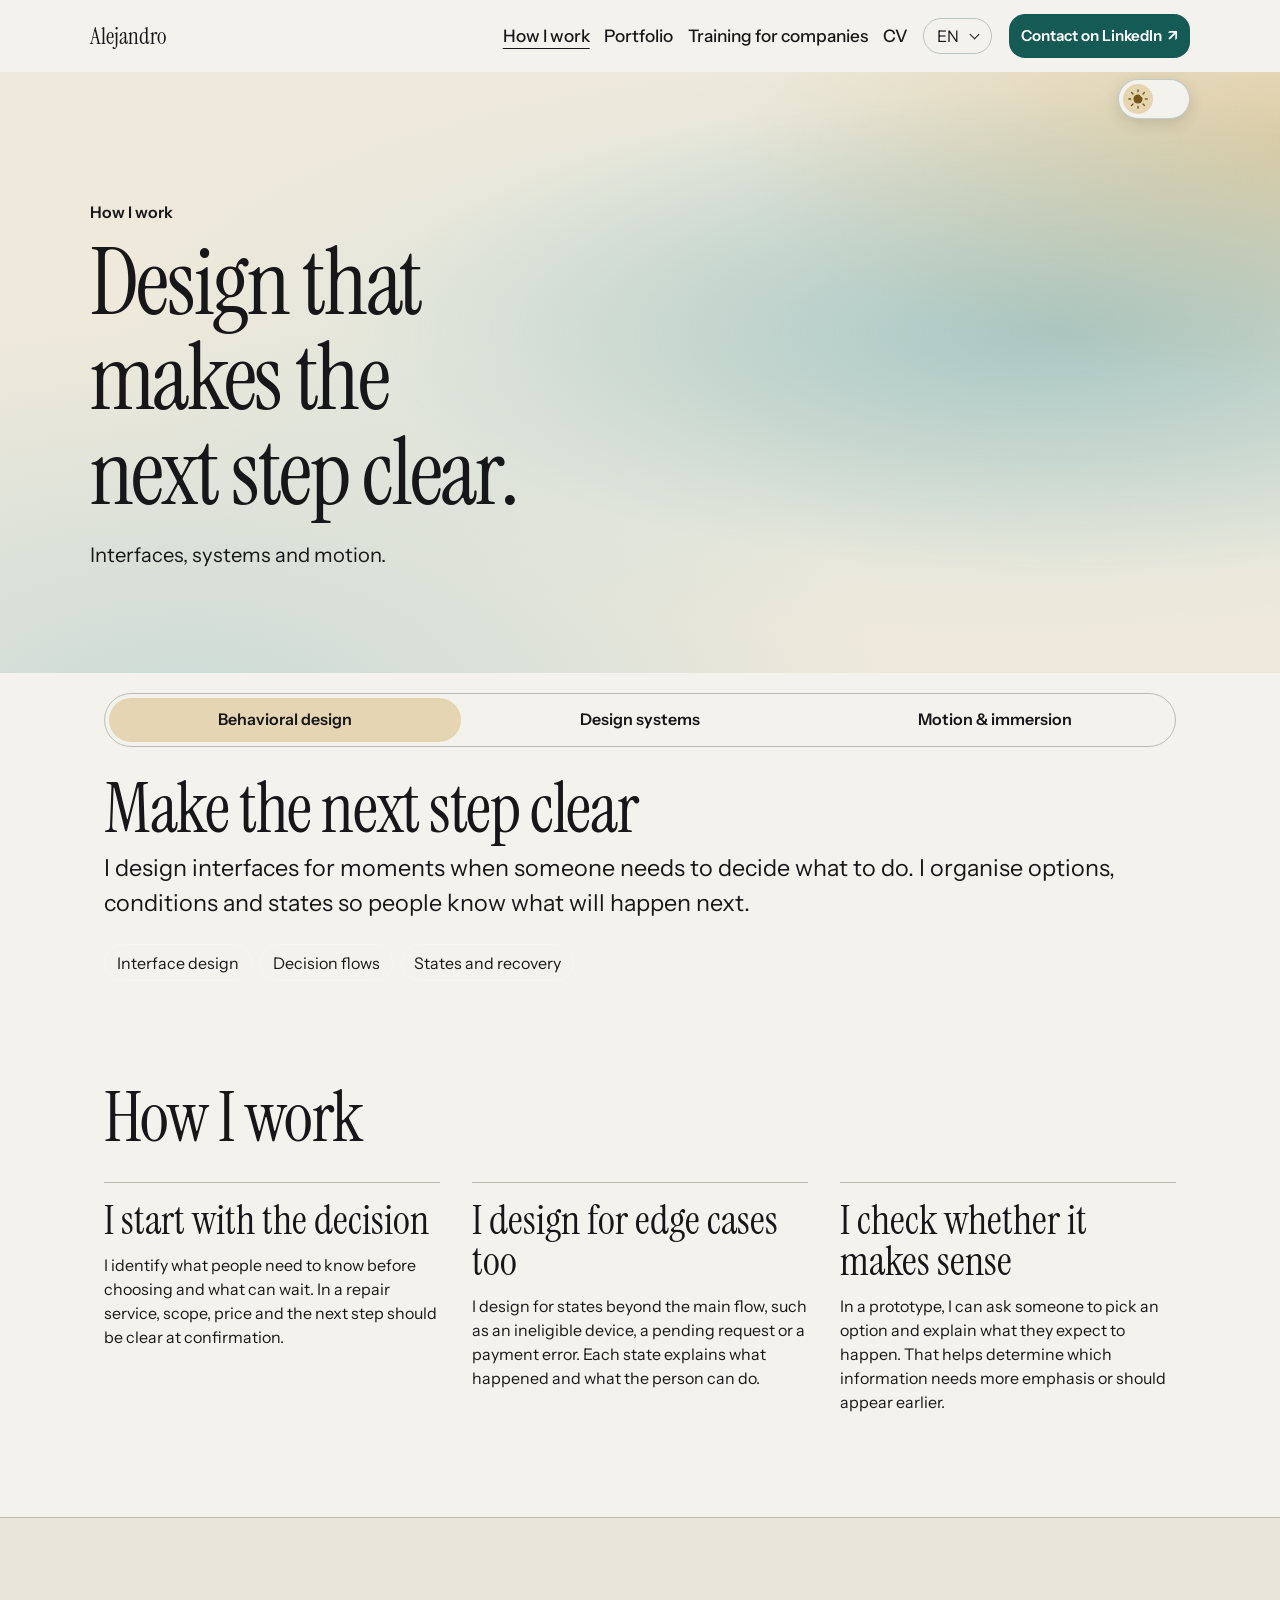
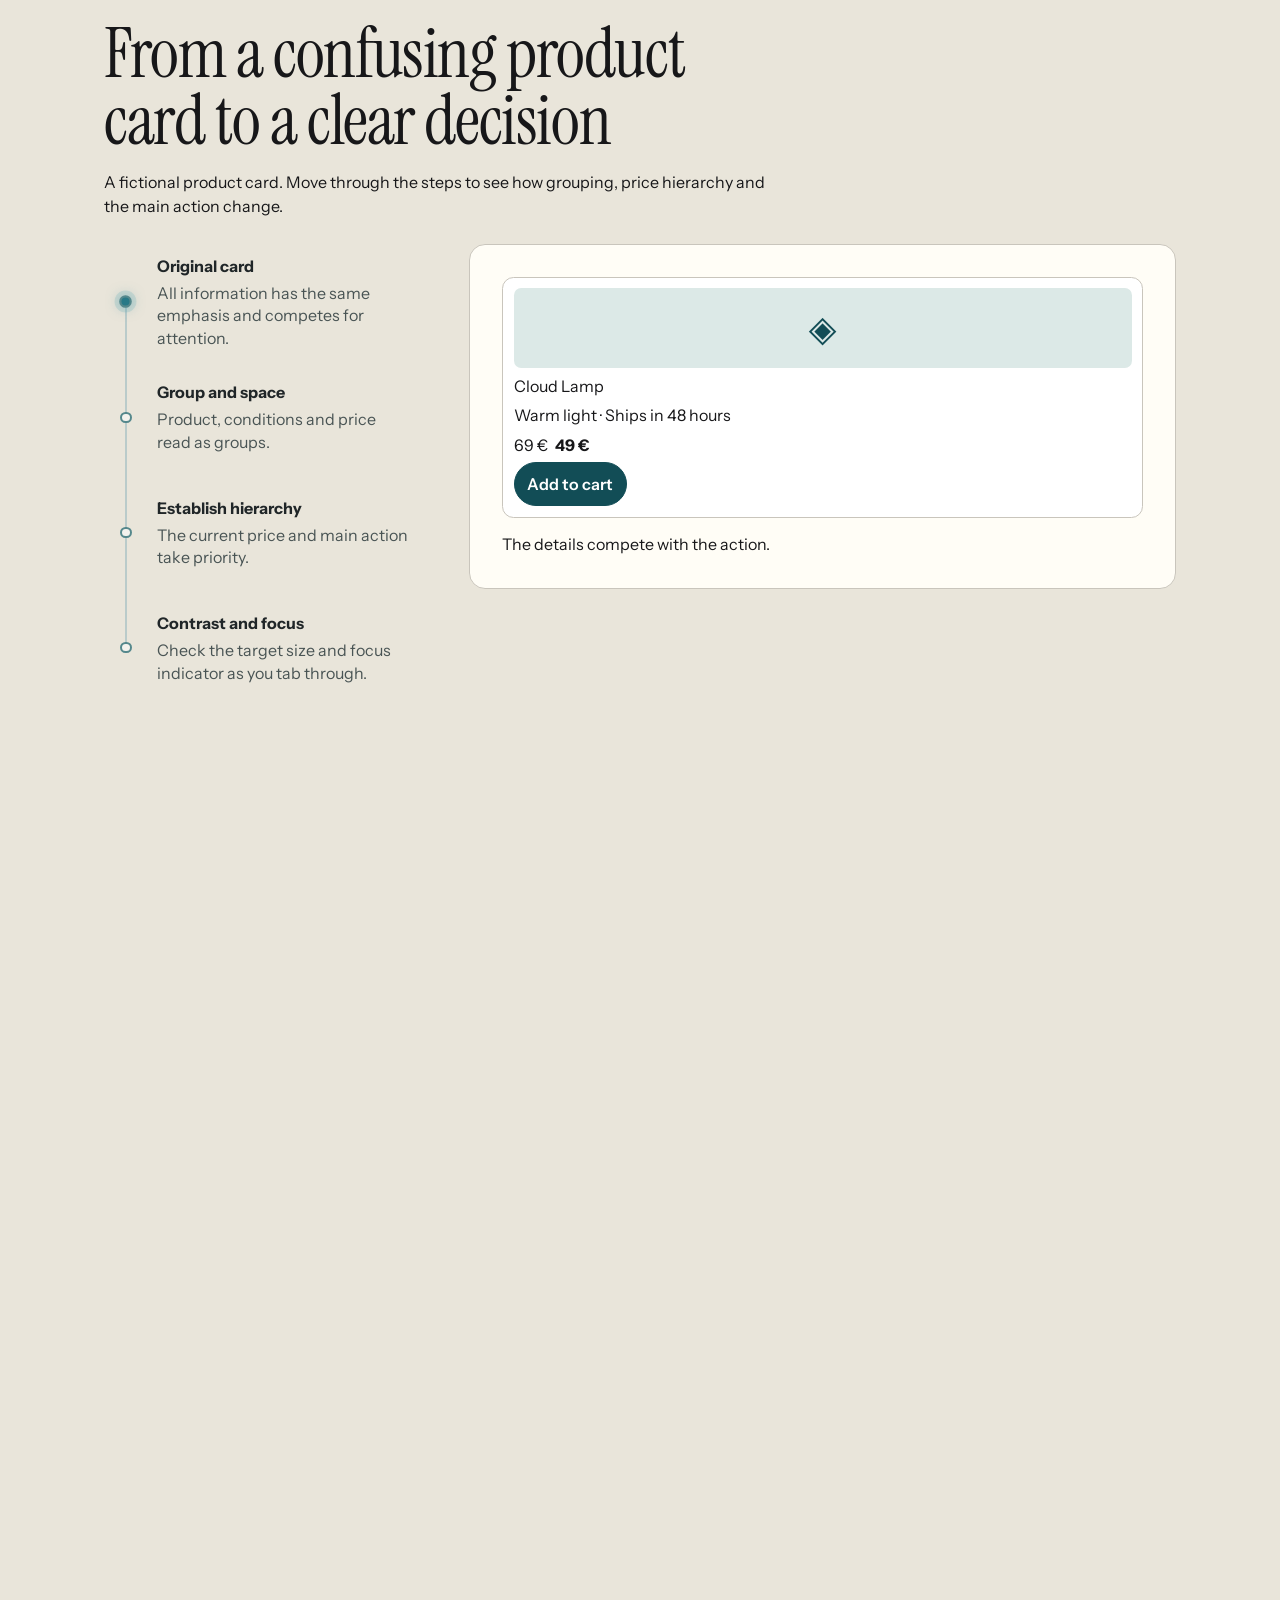
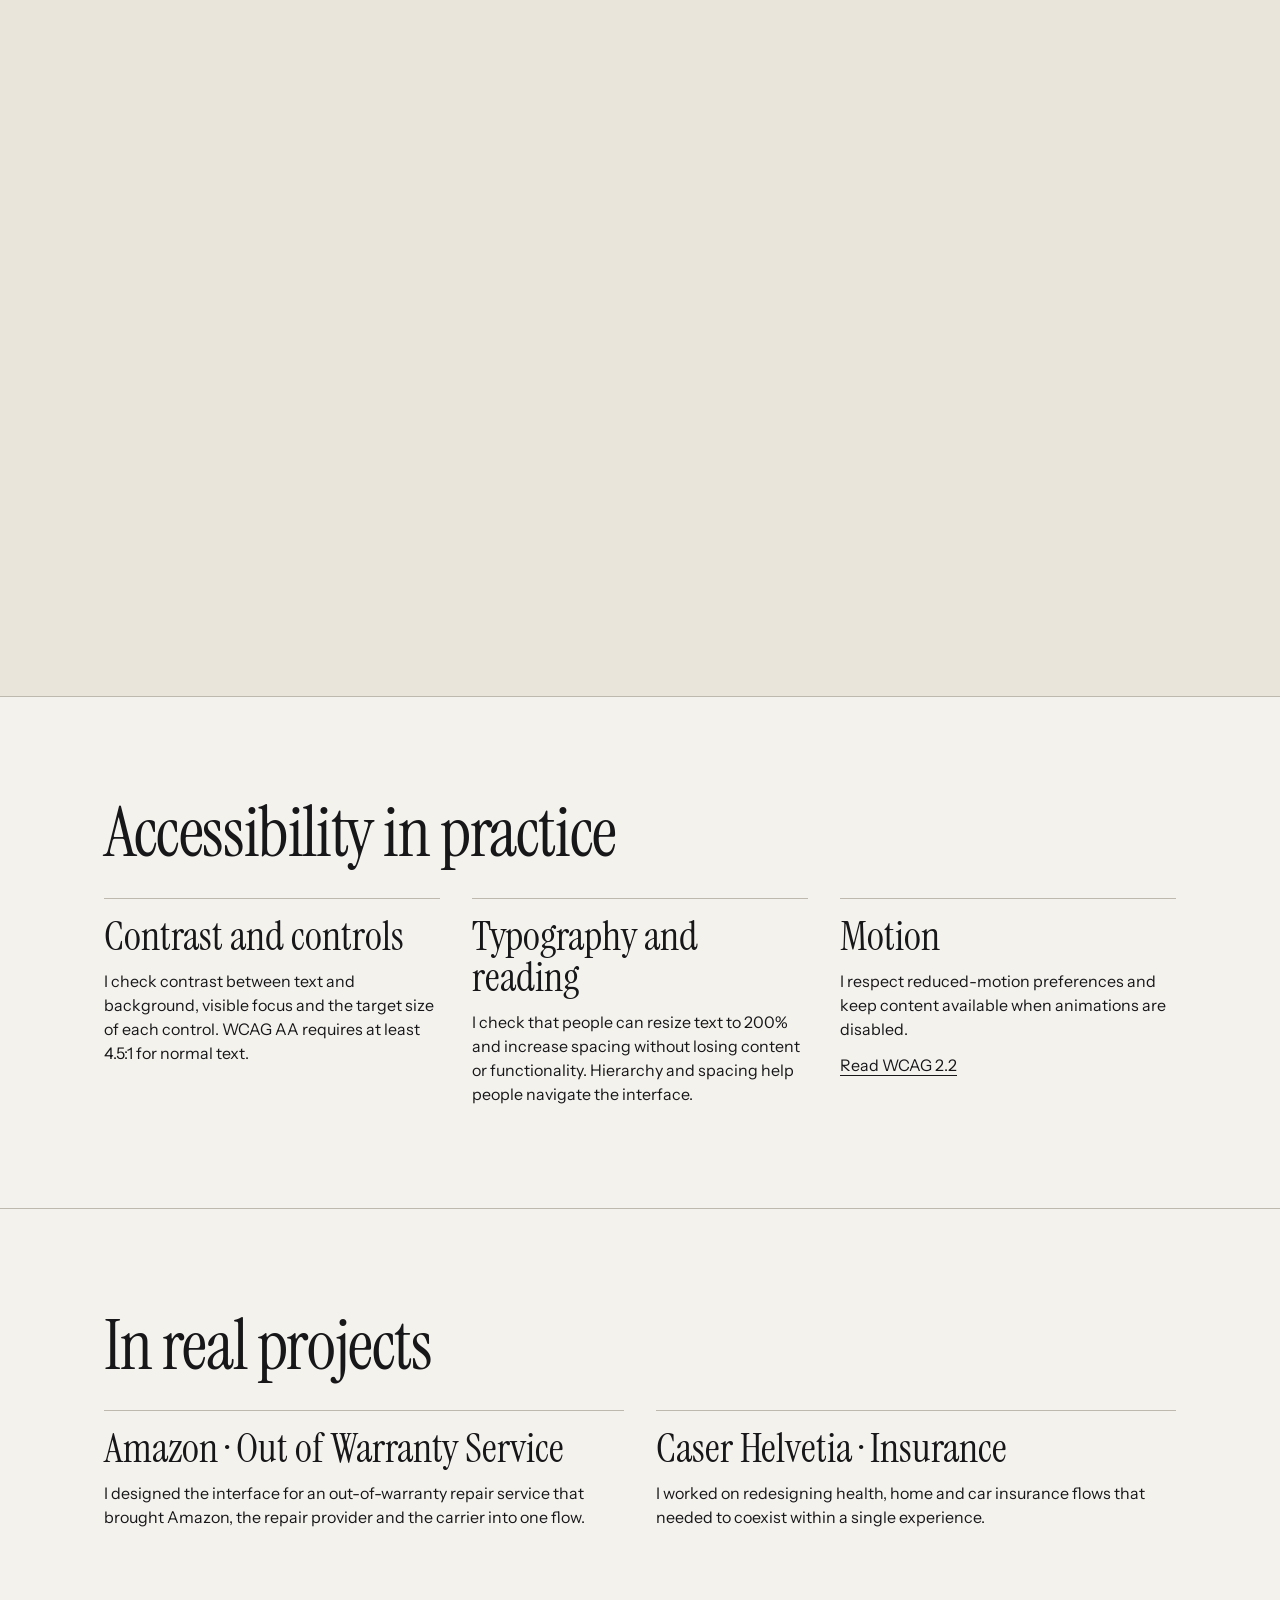
==== como-trabajo/index.html @ 4d93c833 "Add LinkedIn contact to the navigation and shorten CV and language labels" ====
<!doctype html>
<html lang="es">
<head>
<meta charset="utf-8">
<meta name="viewport" content="width=device-width,initial-scale=1">
<title>Cómo trabajo · Alejandro Sánchez Bretones</title>
<link rel="stylesheet" href="https://fonts.googleapis.com/css2?family=Instrument+Sans:wght@400;500;600&family=Instrument+Serif:ital@0;1&display=swap">
<link rel="stylesheet" href="../portfolio.css?v=nav-contact">
<script src="../site-preferences.js?v=nav-contact"></script>
<script defer src="../portfolio-interactions.js?v=specialty-controls"></script>
<script type="module" src="../portfolio-art.js?v=hero-v2"></script>
<link rel="stylesheet" href="../case-studies.css?v=section-padding">
<script defer src="../scroll-demos.js?v=2"></script>
<link rel="stylesheet" href="../curriculum/cv.css?v=interior-hero">
</head>
<body class="detail compact-program-site">
<header id="inicio" class="site-header"><a class="site-name" href="../#inicio">Alejandro</a><nav aria-label="Navegación principal"><a href="./" aria-current="page">Cómo trabajo</a><a href="../portfolio/">Portfolio</a><a href="../formaciones-a-empresas/">Formaciones a empresas</a><a href="../curriculum/">CV</a></nav><a class="site-contact-cta" href="https://www.linkedin.com/in/alejandrosanchezbretones/"><span>Contactar en LinkedIn</span><span aria-hidden="true">↗</span></a></header>
<main class="compact-program-page">
  <header class="cv-hero interior-hero"><div class="wrap cv-hero-inner"><div>
  <span class="hero-label"><span lang="es">Cómo trabajo</span><span lang="en">How I work</span></span>
  <h1><span lang="es">Diseño para que el siguiente paso esté claro.</span><span lang="en">Design that makes the next step clear.</span></h1>
  <p><span lang="es">Interfaces, sistemas y movimiento.</span><span lang="en">Interfaces, systems and motion.</span></p>
</div><canvas class="hero-art" data-interior-hero-art="work" aria-hidden="true"></canvas></div></header>
  <div class="program-selector-shell wrap">
<nav class="program-selector" data-program-selector aria-label="Especialidades" style="--segments:3">
    <a data-program="ui-behavioral-design" href="?tema=ui-behavioral-design"><span lang="es">Behavioral design</span><span lang="en">Behavioral design</span></a>
    <a data-program="sistemas-de-diseno" href="?tema=sistemas-de-diseno"><span lang="es">Sistemas de diseño</span><span lang="en">Design systems</span></a>
    <a data-program="motion-e-inmersion" href="?tema=motion-e-inmersion"><span lang="es">Motion e inmersión</span><span lang="en">Motion & immersion</span></a>
  </nav>
  </div>
  <section id="ui-behavioral-design" aria-label="Behavioral design">
<section class="program-intro"><div class="wrap"><h2>Que el siguiente paso esté claro</h2><p class="lead">Diseño interfaces para momentos en los que una persona necesita decidir qué hacer. Ordeno opciones, condiciones y estados para que pueda actuar con una idea clara de lo que viene después.</p><ul class="tags"><li>Diseño de interfaz</li><li>Flujos de decisión</li><li>Estados y recuperación</li></ul></div></section>
  <section class="detail-section"><div class="wrap"><h2>Cómo trabajo</h2><div class="story-grid"><article><h3>Empiezo por la decisión</h3><p>Identifico qué necesita saber la persona antes de elegir y qué información puede esperar. En un servicio de reparación, el alcance, el precio y el siguiente paso deben quedar claros en el momento de confirmar.</p></article><article><h3>Diseño también las excepciones</h3><p>Trabajo los estados que suelen quedar fuera del flujo principal: un dispositivo que no cumple las condiciones, una solicitud en espera o un error de pago. Cada estado explica qué ha pasado y qué puede hacer la persona.</p></article><article><h3>Compruebo si se entiende</h3><p>En un prototipo puedo pedir a alguien que elija una opción y explique qué cree que ocurrirá después. Esa respuesta ayuda a decidir qué información necesita más peso o debe aparecer antes.</p></article></div></div></section>
  <section class="detail-section example"><div class="wrap ui-demo-layout"><div><h2>De una ficha confusa a una decisión clara</h2><p>Una tarjeta ficticia. Recorre los pasos o cambia el estado para ver cómo se agrupa la información, gana jerarquía el precio y se distingue la acción.</p></div><div class="scroll-story" data-scroll-story style="--story-steps:3"><div class="scroll-story-stage case-demo-layout"><div><ol class="case-timeline" aria-label="Pasos de la demostración"><li><button type="button" data-story-node="0" aria-controls="ui-behavioral-design-preview" aria-current="step"><span class="case-node" aria-hidden="true"></span><span class="case-step-copy"><strong>Ficha inicial</strong><span>Los datos tienen el mismo peso y compiten entre sí.</span></span></button></li><li><button type="button" data-story-node="1" aria-controls="ui-behavioral-design-preview"><span class="case-node" aria-hidden="true"></span><span class="case-step-copy"><strong>Agrupar y espaciar</strong><span>Producto, condiciones y precio se leen como grupos.</span></span></button></li><li><button type="button" data-story-node="2" aria-controls="ui-behavioral-design-preview"><span class="case-node" aria-hidden="true"></span><span class="case-step-copy"><strong>Dar jerarquía</strong><span>El precio vigente y la acción ganan prioridad.</span></span></button></li><li><button type="button" data-story-node="3" aria-controls="ui-behavioral-design-preview"><span class="case-node" aria-hidden="true"></span><span class="case-step-copy"><strong>Contraste y foco</strong><span>Comprueba el tamaño del área pulsable y el foco al navegar con Tab.</span></span></button></li></ol><p class="case-mobile-step" aria-hidden="true"><strong>Ficha inicial</strong><span>Los datos tienen el mismo peso y compiten entre sí.</span></p></div><div class="demo-tool" id="ui-behavioral-design-preview" data-demo="ui"><article class="product-card" data-preview data-step="0"><div class="product-image" aria-hidden="true">◈</div><strong class="product-name">Lámpara Nube</strong><span class="product-meta">Luz cálida · Envío en 48 h</span><div class="product-price"><span class="old-price">69 €</span><strong class="current-price">49 €</strong></div><button type="button" class="demo-action product-cta">Añadir al carrito</button></article><p class="demo-caption" data-caption aria-live="polite">Los datos compiten con la acción.</p></div></div><div class="scroll-story-distance" aria-hidden="true"></div></div></div></section>
  <section class="detail-section"><div class="wrap"><h2>Accesibilidad en la práctica</h2><div class="story-grid">
    <article><h3>Contraste y controles</h3><p>Compruebo el contraste entre texto y fondo, el foco visible y el área pulsable de cada control. Para texto normal, WCAG AA pide un contraste de al menos 4,5:1.</p></article>
    <article><h3>Tipografía y lectura</h3><p>Compruebo que se pueda ampliar el texto al 200 % y aumentar su espaciado sin perder contenido ni funcionalidad. La jerarquía y el espacio ayudan a recorrer la interfaz.</p></article>
    <article><h3>Movimiento</h3><p>Respeto la preferencia de movimiento reducido y mantengo accesible el contenido cuando se desactivan las animaciones.</p><p><a href="https://www.w3.org/TR/WCAG22/">Consultar WCAG 2.2</a></p></article>
  </div></div></section>
  <section class="detail-section"><div class="wrap"><h2>En proyectos reales</h2><div class="case-grid"><article><h3>Amazon · Out of Warranty Service</h3><p>Diseñé la interfaz de un servicio de reparación fuera de garantía que reunía en un mismo recorrido a Amazon, el servicio técnico y la empresa de paquetería.</p></article><article><h3>Caser Helvetia · Seguros</h3><p>Trabajé en el rediseño de procesos e interfaces de salud, hogar y auto, con flujos que tenían que convivir dentro de una misma experiencia.</p></article></div></div></section>
  </section>
  <section id="sistemas-de-diseno" aria-label="Sistemas de diseño">
<section class="program-intro"><div class="wrap"><h2>Una base común para productos distintos</h2><p class="lead">Diseño sistemas que permiten compartir componentes, patrones y criterios entre productos o unidades de negocio, con espacio para que cada marca y cada servicio tengan sus propias necesidades.</p><ul class="tags"><li>Gobernanza</li><li>Componentes y variantes</li><li>Sistemas multiproducto</li></ul></div></section>
  <section class="detail-section"><div class="wrap"><h2>Cómo trabajo</h2><div class="story-grid"><article><h3>Defino qué merece ser común</h3><p>Reviso qué comportamientos se repiten entre productos. Un estado de confirmación puede compartir estructura, accesibilidad y reglas aunque el color, el texto o los pasos previos dependan de cada marca.</p></article><article><h3>Hago explícito qué puede variar</h3><p>Organizo los componentes para que una variante de marca sea una decisión reconocible. Los equipos pueden adaptar identidad y contenido manteniendo patrones compartidos de interacción.</p></article><article><h3>Acompaño la adopción</h3><p>Alineo prioridades con cliente y desarrollo, documento estados y excepciones, y planteo cómo introducir el sistema en productos que ya están en marcha. La gobernanza define quién revisa los cambios y cómo llegan al resto.</p></article></div></div></section>
  <section class="detail-section example"><div class="wrap "><div><h2>Un componente, tres marcas</h2><p>Cambia de marca para ver cómo los tokens de color, espaciado, radio y tipografía transforman la misma tarjeta. Su contenido y su estructura se comparten.</p></div><div class="scroll-story" data-scroll-story style="--story-steps:2"><div class="scroll-story-stage case-demo-layout"><div><ol class="case-timeline" aria-label="Pasos de la demostración"><li><button type="button" data-story-node="0" aria-controls="sistemas-de-diseno-preview" aria-current="step"><span class="case-node" aria-hidden="true"></span><span class="case-step-copy"><strong>Marca 1</strong><span>Azul petróleo, espaciado medio y tipografía sans.</span></span></button></li><li><button type="button" data-story-node="1" aria-controls="sistemas-de-diseno-preview"><span class="case-node" aria-hidden="true"></span><span class="case-step-copy"><strong>Marca 2</strong><span>Tonos cálidos, más espacio y tipografía serif.</span></span></button></li><li><button type="button" data-story-node="2" aria-controls="sistemas-de-diseno-preview"><span class="case-node" aria-hidden="true"></span><span class="case-step-copy"><strong>Marca 3</strong><span>Azul intenso, espaciado compacto y esquinas rectas.</span></span></button></li></ol><p class="case-mobile-step" aria-hidden="true"><strong>Marca 1</strong><span>Azul petróleo, espaciado medio y tipografía sans.</span></p></div><div class="demo-tool" id="sistemas-de-diseno-preview" data-demo="brands"><article class="brand-preview" data-preview data-step="0"><strong>Configura tu entrega</strong><span>Elige la franja que mejor te venga.</span><span class="sample-button">Continuar</span></article><p class="demo-caption" data-caption aria-live="polite">Petróleo, espaciado medio y tipografía sans.</p></div></div><div class="scroll-story-distance" aria-hidden="true"></div></div></div></section>
  <section class="detail-section"><div class="wrap"><h2>En proyectos reales</h2><div class="case-grid"><article><h3>Zennio · Sistema multiproducto</h3><p>Creé un sistema de diseño y definí su gobernanza e implementación para dar coherencia a distintos productos, incluidas interfaces domóticas y herramientas internas.</p></article><article><h3>Caser Helvetia · Líneas de negocio</h3><p>Participé en la actualización del sistema de diseño y en flujos de salud, hogar y auto, donde conviven patrones comunes y reglas específicas de cada servicio.</p></article></div></div></section>
  </section>
  <section id="motion-e-inmersion" aria-label="Motion e inmersión">
<section class="program-intro"><div class="wrap"><h2>Movimiento que ayuda a orientarse</h2><p class="lead">Diseño microinteracciones y experiencias web que muestran qué ha cambiado y dónde seguir. Trabajo desde el prototipo hasta la implementación, con especial atención al ritmo, el scroll y el comportamiento en móvil.</p><ul class="tags"><li>Motion e inmersión</li><li>Prototipos</li><li>Webflow</li></ul></div></section>
  <section class="detail-section"><div class="wrap"><h2>Cómo trabajo</h2><div class="story-grid"><article><h3>Doy continuidad a la acción</h3><p>Si una tarjeta cambia de estado, mantengo visible la información que permite reconocerla. La transición conecta el antes y el después y la confirmación sigue siendo legible cuando termina.</p></article><article><h3>Pruebo el ritmo con la interacción real</h3><p>Prototipo la entrada, la salida y los casos en que alguien interrumpe o repite un gesto. En esta web, el relieve señala la rama activa y la misma geometría acompaña el paso entre secciones.</p></article><article><h3>Lo llevo al navegador</h3><p>He desarrollado experiencias en Webflow y trabajado el comportamiento responsive. Ajusto la densidad, la duración y el movimiento según el dispositivo y la preferencia de movimiento reducido.</p></article></div></div></section>
  <section class="detail-section example"><div class="wrap "><div><h2>Enfoca la atención con motion</h2><p>Prueba cómo el movimiento señala contenido relevante, confirma una acción o mantiene el contexto al abrir un detalle.</p></div><div class="scroll-story" data-scroll-story style="--story-steps:2"><div class="scroll-story-stage case-demo-layout"><div><ol class="case-timeline" aria-label="Pasos de la demostración"><li><button type="button" data-story-node="0" aria-controls="motion-e-inmersion-preview" aria-current="step"><span class="case-node" aria-hidden="true"></span><span class="case-step-copy"><strong>Contenido en foco</strong><span>El detalle aparece tras un breve tiempo a la vista.</span></span></button></li><li><button type="button" data-story-node="1" aria-controls="motion-e-inmersion-preview"><span class="case-node" aria-hidden="true"></span><span class="case-step-copy"><strong>Confirmación</strong><span>La respuesta aparece junto a la acción y conserva el contexto.</span></span></button></li><li><button type="button" data-story-node="2" aria-controls="motion-e-inmersion-preview"><span class="case-node" aria-hidden="true"></span><span class="case-step-copy"><strong>Abrir detalle</strong><span>La tarjeta se amplía en su sitio para mostrar más información.</span></span></button></li></ol><p class="case-mobile-step" aria-hidden="true"><strong>Contenido en foco</strong><span>El detalle aparece tras un breve tiempo a la vista.</span></p></div><div class="demo-tool" id="motion-e-inmersion-preview" data-demo="motion"><div class="focus-scene" data-motion-panel="0"><article class="focus-card"><h3>Entrega del dispositivo</h3><p>Elige cuándo podemos recogerlo.</p><div class="extra"><div><p>Disponible de lunes a viernes. Podrás cambiar la franja desde el seguimiento.</p></div></div><button class="demo-action" type="button" data-focus>Mostrar detalle</button></article></div><div data-motion-panel="1" hidden><div class="motion-status-row"><strong>Solicitud de reparación</strong><span class="status" aria-live="polite" data-confirm-state>Lista para enviar</span></div><button class="demo-action" type="button" data-confirm>Enviar solicitud</button></div><div data-motion-panel="2" hidden><article class="focus-card is-near"><h3>Seguimiento de la reparación</h3><div class="extra"><div><p>El dispositivo está en revisión. Te avisaremos cuando esté listo.</p></div></div><button class="demo-action" type="button" data-detail aria-expanded="false">Abrir detalle</button></article></div><p class="demo-caption" data-caption aria-live="polite">Al entrar en foco, la tarjeta crece un poco. Tras 1,5 segundos a la vista muestra más información.</p></div></div><div class="scroll-story-distance" aria-hidden="true"></div></div></div></section>
  <section class="detail-section"><div class="wrap"><h2>En proyectos reales</h2><div class="case-grid"><article><h3>SweetRush · Aprendizaje digital</h3><p>Diseñé y desarrollé experiencias de formación en Webflow. Entre los proyectos del portfolio anterior están It’s about time y una experiencia de onboarding para Manpower.</p></article><article><h3>BBC English Mobile · Web</h3><p>Trabajé en el rediseño y desarrollo en Webflow, además de landings promocionales y comunicaciones por correo.</p></article></div></div></section>
  </section>
  <script>
(() => {
  const links = [...document.querySelectorAll("[data-program-selector] a")];
  if (new URLSearchParams(location.search).get("tema") === "liderazgo-y-formacion") {
    const url = new URL("../formaciones-a-empresas/", location.href);
    url.search = location.search;
    url.searchParams.delete("tema");
    location.replace(url);
    return;
  }
  const panels = links.map(link => document.getElementById(link.dataset.program));

  const selector = links[0].closest("nav");
  const mobile = matchMedia("(max-width:700px)");
  function revealSelection() {
    const selected = selector.querySelector('[aria-current="true"]');
    if (!mobile.matches || !selected) return;
    const bounds = selector.getBoundingClientRect();
    const item = selected.getBoundingClientRect();
    selector.scrollLeft += item.left - bounds.left - (bounds.width - item.width) / 2;
  }
  function select() {
    const url = new URL(location.href);
    const id = url.searchParams.get("tema") || url.hash.slice(1);
    const index = Math.max(0, links.findIndex(link => link.dataset.program === id));
    links.forEach((link, i) => {
      if (i === index) link.setAttribute("aria-current", "true");
      else link.removeAttribute("aria-current");
      panels[i].hidden = i !== index;
    });
    revealSelection();
  }
  links.forEach(link => link.addEventListener("click", event => {
    if (event.button !== 0 || event.metaKey || event.ctrlKey || event.shiftKey || event.altKey) return;
    event.preventDefault();
    const url = new URL(location.href);
    url.searchParams.set("tema", link.dataset.program);
    url.hash = "";
    if (location.href !== url.href) history.pushState(null, "", url);
    select();
  }));
  window.addEventListener("popstate", select);
  window.addEventListener("hashchange", select);
  select();
})();
</script>
</main>
</body>
</html>
---- portfolio.css ----
:root{--paper:#f4f2ed;--ink:#171719;--petrol:#124d56;--line:#c9c5bc;--display:"Instrument Serif",Georgia,serif;--header-padding:clamp(1.35rem,5vw,5rem);--reading-padding:clamp(1.35rem,5vw,5rem);--reading-width:75rem;--gutter:var(--header-padding)}
*{box-sizing:border-box}
body.detail{margin:0;background:var(--paper);color:var(--ink);font-family:"Instrument Sans",system-ui,sans-serif;line-height:1.5}
.detail h1,.detail h2,.detail h3,.detail p{margin:0}
.detail a,.site-footer a{color:inherit;text-underline-offset:.23em}
.detail a:focus-visible,.detail button:focus-visible,.site-footer a:focus-visible{outline:2px solid currentColor;outline-offset:5px}
.detail .wrap{width:min(100%,var(--reading-width));margin-inline:auto;padding-inline:var(--reading-padding)}
.detail :is(.detail-hero,.cv-hero) .wrap{width:100%;padding-inline:var(--header-padding)}
.detail-header{background:var(--ink);color:var(--paper)}
.detail-header .wrap{display:flex;justify-content:space-between;align-items:center;gap:1rem 2rem;flex-wrap:wrap;padding-block:1.2rem}
.detail-header .name{font:400 clamp(1.45rem,3vw,2rem)/1 var(--display);text-decoration:none}
.detail-header nav{display:flex;gap:1rem;flex-wrap:wrap;font-size: 1rem}
.detail-header nav a{text-decoration:none}
.detail-header nav a:hover{text-decoration:underline}
.detail-hero{background:var(--ink);color:var(--paper);padding-block:clamp(3.75rem,10vw,9rem)}
.detail h1{font:400 clamp(3.45rem,8.7vw,8rem)/.89 var(--display);letter-spacing:-.025em;max-width:14ch;text-wrap:balance}
.detail .category{margin-bottom:1.2rem;font-size: 1rem;color:#d3d0c8}
.detail .lead{margin-top:1.5rem;font-size:clamp(1.13rem,2vw,1.46rem);max-width:52ch}
.detail .tags{list-style:none;padding:0;margin:1.5rem 0 0;display:flex;gap:.5rem;flex-wrap:wrap}
.detail .tags li{padding:.35rem .75rem;border:1px solid #ffffff38;border-radius:999px;font-size: 1rem}
.detail-section{padding-block:clamp(3.4rem,8vw,7rem)}
.detail-section+.detail-section{border-top:1px solid var(--line)}
.detail h2{font:400 clamp(2.7rem,5.5vw,4.7rem)/.95 var(--display);letter-spacing:-.02em;text-wrap:balance}
.detail h3{font:400 clamp(1.75rem,3.2vw,2.6rem)/1 var(--display)}
.story-grid,.case-grid{display:grid;grid-template-columns:repeat(3,minmax(0,1fr));gap:2rem;margin-top:2rem}
.case-grid{grid-template-columns:repeat(2,minmax(0,1fr))}
.story-grid article,.case-grid article{border-top:1px solid var(--line);padding-top:1.05rem}
.story-grid p,.case-grid p{margin-top:.75rem;max-width:53ch}
.detail .example{background:#e9e5da}
.example .wrap{display:grid;grid-template-columns:1fr 1.08fr;align-items:center;gap:2.25rem}
.example p{max-width:36ch;margin-top:1rem}
.option-demo,.motion-demo,.workflow-demo,.system-demo{margin:0;background:#fffdf6;border:1px solid #c9c5bc;border-radius:1rem;padding:1rem;min-width:0;color:var(--ink)}
.option-demo legend{padding:.2rem .45rem;font-weight:600}
.option-demo label{display:flex;align-items:center;gap:.7rem;padding:.7rem;border:1px solid #d4d0c5;border-radius:.7rem;cursor:pointer}
.option-demo label+label{margin-top:.5rem}
.option-demo label:has(input:checked){border-color:var(--petrol);background:#edf4f2}
.option-demo input{accent-color:var(--petrol)}
.option-demo small{display:block}
.demo-row{display:flex;justify-content:space-between;align-items:center;gap:.6rem;flex-wrap:wrap;margin-bottom:.85rem}
.status{padding:.25rem .6rem;border-radius:999px;background:#ece9df;font-size: 1rem}
.motion-demo.is-sent .status{background:#e3efeb;color:#124d56;animation:status-in 340ms cubic-bezier(.2,.7,.3,1)}
@keyframes status-in{from{transform:translateY(5px);opacity:.4}}
.action{min-height:44px;border:0;border-radius:.6rem;padding:.55rem .9rem;background:var(--petrol);color:#fff;font:inherit;cursor:pointer}
.workflow-demo{list-style:none;padding:1rem 1.2rem}
.workflow-demo li{display:grid;grid-template-columns:5rem 1fr;gap:.65rem;padding:.6rem 0}
.workflow-demo li+li{border-top:1px solid #d4d0c5}
.system-demo{display:grid;grid-template-columns:1fr 1fr;gap:.65rem}
.example-theme{display:grid;gap:.8rem;background:#ebf1ef;padding:.8rem;border-radius:.7rem}
.example-theme.warm{background:#f5ead8}
.sample-button{background:#124d56;color:#fff;border-radius:.55rem;padding:.45rem .65rem;text-align:center}
.warm .sample-button{background:#753f29}
.related{display:flex;flex-wrap:wrap;gap:.65rem;margin-top:1.4rem}
.related a{border:1px solid var(--line);border-radius:.65rem;padding:.65rem .85rem;text-decoration:none}
.related a:hover{text-decoration:underline}
.site-footer{display:block;background:#171719;color:#f4f2ed;padding:0;border:0}
.footer-inner{width:min(100%,var(--reading-width));margin-inline:auto;padding:clamp(3rem,8vw,7rem) var(--reading-padding)}
.site-footer h2{font:400 clamp(3.2rem,8vw,7rem)/.93 var(--display);margin:0}
.site-footer p{margin:1rem 0 1.65rem;max-width:45ch}
.contact-blocks{display:grid;grid-template-columns:repeat(3,minmax(0,1fr));gap:.7rem}
.contact-blocks a{display:flex;justify-content:space-between;gap:.65rem;align-items:center;min-height:5rem;padding:.85rem 1.05rem;background:#124d56;border:1px solid #ffffff22;border-radius:.85rem;color:#f4f2ed;text-decoration:none;font-size:clamp(1rem,2vw,1.3rem)}
.contact-blocks a:hover{background:#19606a}
.footer-bottom{display:flex;justify-content:space-between;gap:1rem;flex-wrap:wrap;border-top:1px solid #ffffff35;margin-top:2.3rem;padding-top:1rem;font-size: 1rem}
@media(max-width:700px){.story-grid,.case-grid,.example .wrap,.contact-blocks{grid-template-columns:1fr}.contact-blocks a{min-height:3.65rem}.detail-header nav{gap:.7rem}}
@media(prefers-reduced-motion:reduce){.motion-demo.is-sent .status{animation:none}}

html{scroll-padding-top:var(--nav-height,4.2rem)}
.site-header{position:sticky;top:0;z-index:10;display:flex;justify-content:space-between;align-items:center;flex-wrap:wrap;gap:.55rem 1.4rem;padding:.88rem var(--gutter);background:#171719;color:#f4f2ed}
.site-header .site-name{font:400 clamp(1.22rem,1.8vw,1.54rem)/1.05 var(--display);text-decoration:none;color:inherit}
.site-header nav{display:flex;justify-content:center;gap:clamp(.7rem,1.8vw,1.55rem);flex-wrap:wrap}
.site-header nav a{font:500 clamp(.93rem,1.35vw,1.08rem)/1.4 "Instrument Sans",system-ui,sans-serif;color:inherit;text-decoration:none}
.site-header nav a:hover{text-decoration:underline}
@media(max-width:570px){.site-header{justify-content:center;text-align:center;padding-block:.65rem}}
.demo-tool{padding:clamp(1rem,2.6vw,2rem);background:#fffdf6;border:1px solid #c9c5bc;border-radius:1rem;min-width:0}
.demo-tool h3{font:600 1.15rem/1.2 "Instrument Sans",system-ui,sans-serif}
.demo-controls{display:flex;flex-wrap:wrap;gap:.42rem;margin-bottom:1rem}
.demo-controls button,.demo-action{min-height:44px;border:1px solid #c9c5bc;background:transparent;color:#171719;border-radius:999px;padding:.43rem .78rem;font:600 1rem/1.2 "Instrument Sans",system-ui,sans-serif;cursor:pointer}
.demo-controls button[aria-pressed=true],.demo-action{background:#124d56;color:#fff;border-color:#124d56}
.demo-controls button:hover,.demo-action:hover{box-shadow:0 0 0 2px #124d5626}
.demo-caption{font-size: 1rem;line-height:1.5;margin-top:.9rem!important;max-width:55ch!important}
.demo-tool button:focus-visible{outline:2px solid #124d56;outline-offset:3px}
.product-card{min-height:15rem;border:1px solid #c9c5bc;border-radius:.72rem;padding:.65rem;display:grid;gap:.34rem;align-content:start;background:#fff;transition:padding .4s,gap .4s}
.product-card .product-image{display:grid;place-items:center;background:#dce9e7;color:#124d56;border-radius:.45rem;min-height:5rem;font-size:2.25rem;line-height:1}
.product-card .product-name,.product-card .product-price,.product-card .product-meta{font-size:1rem;font-weight:400}
.product-card .product-price{display:flex;align-items:baseline;gap:.45rem}
.product-card .old-price{text-decoration:none}
.product-card .product-cta{justify-self:start;font-size: 1rem}
.product-card[data-step="1"],.product-card:is([data-step="2"],[data-step="3"]){padding:1rem;gap:.85rem}
.product-card[data-step="1"] .product-name,.product-card:is([data-step="2"],[data-step="3"]) .product-name{font-weight:600;font-size:1.16rem}
.product-card[data-step="1"] .product-meta,.product-card:is([data-step="2"],[data-step="3"]) .product-meta{font-size: 1rem;color:#4b5654}
.product-card:is([data-step="2"],[data-step="3"]) .current-price{font-size:1.55rem;font-weight:600;color:#124d56}
.product-card:is([data-step="2"],[data-step="3"]) .old-price{text-decoration:line-through;color:#515b59;font-size: 1rem}
.product-card:is([data-step="2"],[data-step="3"]) .product-cta{justify-self:stretch}
.ui-demo-layout{align-items:start!important}
.ui-demo-layout .demo-tool{position:sticky;top:calc(var(--nav-height,4rem) + 1rem)}
.design-steps{display:grid;gap:.6rem;margin-top:1.15rem}
.design-steps article{padding:.75rem 0;border-top:1px solid #c9c5bc}
.design-steps p{margin-top:.32rem!important;font-size: 1rem}
.focus-scene{min-height:13.8rem;display:grid;align-content:center;overflow:hidden;padding:.45rem}
.focus-card{display:grid;gap:.55rem;background:#edf2ef;border:1px solid #c7d7d3;border-radius:.85rem;padding:1rem;transform:scale(.97);transition:transform .4s,background .4s}
.focus-card.is-near{transform:scale(1)}
.focus-card.is-reading{transform:scale(1.02);background:#e0eeea}
.focus-card .extra{display:grid;grid-template-rows:0fr;opacity:0;transition:grid-template-rows .45s,opacity .35s}
.focus-card.is-reading .extra{grid-template-rows:1fr;opacity:1}
.focus-card .extra>div{overflow:hidden}
.focus-card p{margin:0!important}
.motion-status-row{display:flex;justify-content:space-between;align-items:center;gap:.5rem;flex-wrap:wrap;padding:1rem .1rem}
.handoff-map{position:relative;display:grid;grid-template-columns:1fr 1fr;gap:.65rem;padding-top:3.8rem}
.handoff-source{position:absolute;top:0;left:0;width:calc((100% - .65rem)/2);border-radius:.65rem;background:#124d56;color:#fff;padding:.52rem;text-align:center;font-weight:600;transition:transform .55s cubic-bezier(.25,.75,.25,1)}
.handoff-map[data-step="1"] .handoff-source{transform:translateX(calc(100% + .65rem)) translateY(.3rem) rotate(-4deg)}
.handoff-map[data-step="2"] .handoff-source{transform:translateX(calc(100% + .65rem)) translateY(3.8rem)}
.handoff-slot{border:1px dashed #808a87;border-radius:.7rem;padding:.65rem;min-height:7.1rem;font-size: 1rem}
.handoff-slot strong{display:block;font-size: 1rem}
.handoff-slot small{display:block;margin-top:.45rem}
.handoff-map[data-step="1"] .handoff-slot:last-child{background:#fff0e7;border-color:#8d4029}
.handoff-map[data-step="2"] .handoff-slot:last-child{background:#e9f3ef;border-color:#1f6959;padding-top:3rem}
.brand-preview{--brand-bg:#e7f2ef;--brand-ink:#124d56;--brand-pad:1rem;--brand-radius:.65rem;--brand-font:"Instrument Sans",sans-serif;--brand-size:1.18rem;padding:var(--brand-pad);border-radius:var(--brand-radius);background:var(--brand-bg);color:var(--brand-ink);display:grid;gap:.55rem;transition:background .35s,color .35s,padding .35s,border-radius .35s}
.brand-preview[data-step="1"]{--brand-bg:#f5e7dc;--brand-ink:#703821;--brand-pad:1.45rem;--brand-radius:1.2rem;--brand-font:"Instrument Serif",Georgia,serif;--brand-size:1.7rem}
.brand-preview[data-step="2"]{--brand-bg:#e8e9f7;--brand-ink:#393f78;--brand-pad:.8rem;--brand-radius:.3rem;--brand-font:system-ui,sans-serif;--brand-size:1.02rem}
.brand-preview strong{font:600 var(--brand-size)/1.15 var(--brand-font)}
.brand-preview .sample-button{justify-self:start;background:var(--brand-ink);border-radius:var(--brand-radius);font-family:var(--brand-font)}
@media(max-width:700px){.ui-demo-layout .demo-tool{position:static}.focus-scene{min-height:12rem}}
@media(prefers-reduced-motion:reduce){.demo-tool *{transition:none!important;animation:none!important}}

.demo-tool [hidden]{display:none!important}
.status.is-confirmed{background:#d8eee5;color:#145349;animation:status-in 340ms cubic-bezier(.2,.7,.3,1)}

.contact-item{min-width:0;position:relative;display:flex;flex-direction:column;align-items:flex-start;border-radius:.85rem;background:#124d56;border:1px solid #ffffff22}
.contact-item a{width:100%;min-height:3.25rem;background:transparent;border:0;border-radius:.85rem .85rem 0 0;font-size:clamp(1rem,1.35vw,1.12rem)}
.contact-value{overflow-wrap:anywhere;user-select:text;-webkit-user-select:text}
.contact-copy{margin:0 .9rem .65rem;min-height:36px;border:1px solid #ffffff60;border-radius:999px;background:transparent;color:#f4f2ed;padding:.25rem .72rem;font:600 .78rem "Instrument Sans",system-ui,sans-serif;cursor:pointer}
.contact-copy:hover{background:#ffffff22}
.contact-copy:focus-visible{outline:2px solid #f4f2ed;outline-offset:3px}
.site-footer .contact-status{margin:.55rem 0 0;font-size: 1rem}
.contact-status:empty{display:none}
@media(max-width:700px){.contact-item a{font-size:1rem}}

.site-header nav a[aria-current=page]{text-decoration:underline;text-underline-offset:.35em}
.specialty-selector{background:#171719;color:#f4f2ed;padding:clamp(3.5rem,8vw,7rem) var(--reading-padding)}
.specialty-inner{width:min(100%,calc(var(--reading-width) - 2 * var(--reading-padding)));margin-inline:auto}
.specialty-inner h2{font:400 clamp(2.8rem,6vw,5.8rem)/.95 var(--display);margin:0 0 1.65rem}
.specialty-cards{display:grid;grid-template-columns:repeat(auto-fit,minmax(min(100%,14rem),1fr));gap:.65rem}
.specialty-cards .specialty-card{min-height:9.5rem;display:grid;align-content:start;gap:.52rem;position:relative;padding:1.05rem 2.35rem 1.05rem 1.05rem;border:1px solid #ffffff35;border-radius:.9rem;color:#f4f2ed;text-decoration:none;background:#232326;transition:background .22s,border-color .22s,transform .22s}
.specialty-card strong{font:400 clamp(1.5rem,2.2vw,2.1rem)/1 var(--display)}
.specialty-card span{font-size: 1rem;line-height:1.4}
.specialty-card .specialty-arrow{position:absolute;right:1rem;top:1rem}
.specialty-cards .specialty-card:is(:hover,:focus-visible,.is-previewed){background:#124d56;border-color:#a7cbc8;transform:translateY(-3px)}
.selector-visual{display:grid;place-items:center;height:clamp(10rem,29vw,20rem);margin-top:1rem;overflow:hidden}
.selector-visual[hidden]{display:none}
.selector-visual canvas{display:block}
.contact-item{transition:background .25s,border-color .25s,box-shadow .25s}
.contact-blocks>a,.contact-item{position:relative}
.contact-blocks>a:is(:hover,:focus-visible),.contact-item:is(:hover,:focus-within){background:#19606a;border-color:#b2ded8;box-shadow:0 0 18px #73c2b54d}
.contact-item a:is(:hover,:focus-visible){background:transparent}
@media(max-width:570px){.specialty-cards{grid-template-columns:1fr}.specialty-cards .specialty-card{min-height:6.8rem}}
@media(prefers-reduced-motion:reduce){.specialty-cards .specialty-card,.contact-item{transition:none}}

.product-card[data-step="3"] .product-meta,.product-card[data-step="3"] .old-price{color:#333b3a}
.product-card[data-step="3"] .product-cta{min-height:48px;background:#124d56;color:#fff}
.product-card[data-step="3"] .product-cta:focus-visible{outline:3px solid #171719;outline-offset:3px}
.notes{background:var(--page);color:var(--home-ink)}

.hero{position:relative;isolation:isolate;overflow:hidden;--floor-tint:#224b59;--floor-x:73%;background:
  radial-gradient(ellipse 42% 39% at 82% 32%,#326b7a2d,transparent 100%),
  radial-gradient(ellipse 52% 42% at 51% 87%,#c2a77c3b,transparent 100%),
  radial-gradient(ellipse 38% 36% at 16% 18%,#42707833,transparent 100%),
  #171719}
.hero::before{content:"";position:absolute;inset:0;pointer-events:none;z-index:-1;
  background-color:var(--hero-key-light,#d7c7a9);opacity:.78;
  mask-image:radial-gradient(ellipse 49% 66% at var(--floor-x) 47%,#000b,transparent 91%);
  transition:background-color .85s ease}
.hero[data-lit-piece="0"]{--hero-key-light:#d7c7a9}
.hero[data-lit-piece="1"]{--hero-key-light:#368f9e}
.hero[data-lit-piece="2"]{--hero-key-light:#b79a71}
.hero[data-lit-piece="3"]{--hero-key-light:#7f858d}
.hero-floor{position:absolute;pointer-events:none;z-index:-1}
:is(.hero,.accordion-specialties)[data-lit-piece="0"]{--floor-tint:#756247}
:is(.hero,.accordion-specialties)[data-lit-piece="1"]{--floor-tint:#438a99}
:is(.hero,.accordion-specialties)[data-lit-piece="2"]{--floor-tint:#967852}
:is(.hero,.accordion-specialties)[data-lit-piece="3"]{--floor-tint:#54788b}
.hero-floor{inset:0;background:
  radial-gradient(ellipse 17% 8% at calc(var(--floor-x) + 2%) 68%,#050709dc,transparent 100%),
  radial-gradient(ellipse 23% 12% at calc(var(--floor-x) + 9%) 71%,#080c10ac,transparent 100%),
  radial-gradient(ellipse 18% 10% at calc(var(--floor-x) - 9%) 65%,#100e0ca3,transparent 100%);
}
.hero-floor::after{content:"";position:absolute;inset:0;background-color:var(--floor-tint);opacity:.52;transition:background-color .85s ease;mask-image:
  radial-gradient(ellipse 28% 19% at calc(var(--floor-x) - 16%) 75%,#000b,transparent 100%),
  radial-gradient(ellipse 31% 17% at calc(var(--floor-x) + 15%) 69%,#000a,transparent 100%),
  radial-gradient(ellipse 22% 11% at var(--floor-x) 82%,#0007,transparent 100%);
}
.accordion-specialties{position:relative;isolation:isolate;overflow:hidden;background:
  radial-gradient(ellipse 40% 38% at 24% 26%,#57695266,transparent 100%),
  radial-gradient(ellipse 45% 43% at 82% 31%,#326b7a87,transparent 100%),
  radial-gradient(ellipse 52% 40% at 60% 86%,#4b3b5860,transparent 100%),
  #171719}
.accordion-specialties::before{content:"";position:absolute;inset:0;z-index:-1;pointer-events:none;
  background-color:var(--floor-tint);opacity:.53;transition:background-color .85s ease;
  mask-image:
    radial-gradient(ellipse 37% 40% at 33% 44%,#000b,transparent 100%),
    radial-gradient(ellipse 42% 46% at 75% 59%,#000a,transparent 100%)}
.accordion-branches{display:flex;gap:.55rem}
.accordion-branches article[data-accordion-branch]{position:relative;overflow:hidden;flex:1 1 0;min-width:0;min-height:8.5rem;text-align:left;padding:clamp(.65rem,1.55vw,1.15rem);display:grid;align-content:start;gap:.55rem;border:1px solid #ffffff30;border-radius:.85rem;background:#252b2b96;backdrop-filter:blur(16px);color:#f4f2ed;text-decoration:none;transition:border-color .35s,box-shadow .35s}
.accordion-branches article[data-accordion-branch]::after{content:"";position:absolute;inset:0 0 auto;height:1px;background:linear-gradient(90deg,transparent,#c8e5e38c,transparent);opacity:.55;animation:edge-light 7s ease-in-out infinite alternate;pointer-events:none}
@keyframes edge-light{from{transform:translateX(-62%)}to{transform:translateX(64%)}}
.accordion-branches article[data-accordion-branch].is-previewed{border-color:#a8e4e4a0;box-shadow:0 0 1rem #69b5c34a,inset 0 0 .65rem #92d2db22}
.accordion-branches article[data-accordion-branch].is-previewed::after{opacity:1}
.branch-card-copy{display:grid;align-content:start;gap:.55rem}
.accordion-branches article[data-accordion-branch] strong{font:400 clamp(1.33rem,2.1vw,2rem)/1.03 var(--display);text-wrap:balance}
.accordion-branches article[data-accordion-branch] .branch-card-copy span{font-size:clamp(1rem,1.12vw,1rem);line-height:1.3;color:#d1dedb}
.accordion-branches .branch-arrow{position:absolute;z-index:2;top:.65rem;right:.65rem;display:grid;place-items:center;width:2.25rem;aspect-ratio:1;border:1px solid #cae6e64d;border-radius:50%;background:#263b40ad;backdrop-filter:blur(12px);box-shadow:inset 0 1px #f3ffff24,0 3px 12px #10141642;color:#d9eef0;font-size:1.05rem;line-height:1;opacity:0;pointer-events:none;transition:opacity .2s,background .25s,color .25s}
@media(hover:hover){.accordion-branches article[data-accordion-branch]:hover .branch-arrow{opacity:1;background:#3f6973d6;color:#fff}}
.accordion-branches article[data-accordion-branch]:focus-visible .branch-arrow{opacity:1;background:#3f6973d6;color:#fff}
@media(prefers-reduced-motion:reduce){.accordion-branches .branch-arrow{transition:none}}
.accordion-branches article[data-accordion-branch]:focus-visible{outline:2px solid #b1e6df;outline-offset:3px}
.accordion-visual{height:clamp(18rem,34vw,26rem);display:grid;place-items:center;grid-template-rows:minmax(0,1fr)}
.accordion-panel{width:min(100%,55rem);height:100%;min-height:0;display:grid;place-items:center;grid-template-rows:minmax(0,1fr)}
.accordion-panel[hidden]{display:none}
.branch-scene{position:relative;width:100%;height:100%}
.branch-scene canvas,.system-connectors{position:absolute;inset:0;width:100%;height:100%;display:block}
.system-connectors{pointer-events:none}
.system-connectors path{vector-effect:non-scaling-stroke}
.is-3d-unavailable{visibility:hidden}
.accordion-branches .branch-card-cta{display:none}
.system-track,.system-fill{fill:none;stroke-width:3.2;stroke-linecap:round}
.system-track{stroke:#fff;stroke-opacity:.20}
.system-fill{stroke:#a9d9df;stroke-dasharray:1;stroke-dashoffset:1;animation:trace-fill .34s calc(.16s + var(--step) * .38s) ease-out forwards}
@keyframes trace-fill{to{stroke-dashoffset:0}}
@media(max-width:700px){
  .hero{--floor-x:50%}
  .hero-floor{background:
    radial-gradient(ellipse 30% 5% at 50% 59%,#050709cf,transparent 100%),
    radial-gradient(ellipse 49% 7% at 62% 62%,#080c108c,transparent 100%)}
  .accordion-branches{overflow-x:auto;align-items:flex-start;min-height:var(--gallery-height,13rem);scroll-snap-type:x mandatory;scroll-padding-inline:12%;padding:4px 12% 0;overscroll-behavior-x:contain;scrollbar-width:none;gap:.75rem}
  .accordion-branches::-webkit-scrollbar{display:none}
  .accordion-branches article[data-accordion-branch],.accordion-branches article[data-accordion-branch].is-previewed{flex:0 0 100%;min-height:7.25rem;scroll-snap-align:center;padding:1rem}
  .accordion-branches article[data-accordion-branch] .branch-card-copy span{font-size: 1rem}
  .accordion-branches .branch-card-cta{display:flex;justify-content:center;align-items:center;gap:.45rem;text-align:center;min-height:44px;padding:.55rem .65rem;border-radius:.7rem;background:#194653;color:#fff;font-size: 1rem;line-height:1.22;font-weight:600}
  .accordion-branches article[data-accordion-branch]:not(.is-previewed) .branch-card-cta{position:absolute;inset:auto 1rem 1rem;visibility:hidden}
  .accordion-branches article[data-accordion-branch]:focus-visible{outline-offset:-3px}
  .accordion-visual{height:clamp(12.5rem,54vw,17rem)}
  .action,.demo-action{width:100%}
}
@media(prefers-reduced-motion:reduce){
  .accordion-branches article[data-accordion-branch]::after,.system-fill{animation:none}
  .hero-floor::after,.accordion-specialties::before,.accordion-branches article[data-accordion-branch],.branch-pagination button::before{transition:none}
  .system-fill{stroke-dashoffset:0}
}


.hero .tagline{font:400 clamp(.95rem,1.65vw,1.5rem)/1.25 "Instrument Sans",system-ui,sans-serif}
.hero-typed{display:block;min-height:1.22em;margin-top:.32em;color:#f4f2ed;font:italic 400 clamp(1.9rem,4vw,3.85rem)/1.16 var(--display)}
.hero-specialties-reader{position:absolute;width:1px;height:1px;overflow:hidden;clip-path:inset(50%);white-space:nowrap}
.system-track{stroke:#a7d2d6;stroke-opacity:.24}
.system-fill{stroke:#92d3de;filter:drop-shadow(0 0 4px #71d7efad);animation:none}
.system-pulse{visibility:hidden;filter:drop-shadow(0 0 5px #77d8e9)}
.system-halo{fill:#77d8e930;stroke:#a9e8f2;stroke-opacity:.6}
.system-core{fill:#e2fcff}
@media(max-width:700px){
  .hero .tagline{font-size:1rem}
  .hero-typed{font-size:clamp(1.85rem,7vw,3rem)}
}

.hero-title{--hero-controls-width:min(100%,23rem)}
.hero-rotation{width:var(--hero-controls-width)}
.hero-rotation,.hero-pagination{display:flex;align-items:center}
.hero-rotation{gap:.45rem;margin-top:.55rem;flex-wrap:nowrap}
.hero-pagination{flex:0 0 auto;margin-inline-start:clamp(.65rem,1.5vw,1.25rem)}
.hero-rotation button{position:relative;flex:0 0 44px;width:44px;height:44px;border:0;padding:0;color:#dbe9e8;background:transparent;cursor:pointer}
.hero-rotation .hero-pagination button{flex-basis:32px;width:32px}
.hero-rotation button:focus-visible{outline:2px solid #b1e6df;outline-offset:-5px;border-radius:8px}
.hero-rotation button.hero-rotation-toggle{flex-basis:54px;width:54px;border:1px solid #d0ecec45;border-radius:999px;background:#d5f0f018;backdrop-filter:blur(12px);box-shadow:inset 0 1px #efffff26;font:600 1rem/1 system-ui,sans-serif}
.hero-rotation button.hero-rotation-toggle:is(:hover,:focus-visible){background:#d5f0f02b;border-color:#d0ecec72}
@media(max-width:700px){.hero-rotation{margin-inline:auto}}
@media(prefers-reduced-motion:reduce){.hero-rotation .hero-rotation-toggle{display:none}}

.experience-belt{padding:.85rem var(--gutter);background:#0b0b0c;color:#f4f2ed}
.experience-belt .stats{justify-content:center;gap:clamp(.85rem,6vw,5rem);margin:0;text-align:center}
.experience-belt .stats div+div{padding-left:clamp(.85rem,6vw,5rem)}
.experience-belt .stats dt{color:#d6d9d8}
.scene-floor{position:absolute;inset:0;width:100%;height:100%;overflow:visible;pointer-events:none}
.scene-floor text{fill:#ecdbbc;font:400 var(--scene-type,38px) var(--display)}
.scene-floor .scene-back{fill:#dfcfb1;opacity:.81}

.intro-fold{min-height:calc(100svh - var(--nav-height,4.5rem));display:grid;grid-template-rows:1fr auto}
.intro-fold .hero{min-height:0;padding-block:clamp(1.25rem,4svh,3.25rem)}
.intro-fold :is(.hero-copy,.hero-visual){top:auto}
.intro-fold .hero-visual{height:clamp(13rem,47svh,29rem)}
.intro-next{display:flex;justify-content:center;margin-top:.5rem;transition:opacity .2s,visibility .2s}
.intro-next.is-away{opacity:0;visibility:hidden;pointer-events:none}

:is(#especialidades,#mobile-specialties-title,#feature-title){scroll-margin-top:calc(var(--nav-height,4.5rem) + 1rem)}
:is(#mobile-specialties-title,#feature-title):focus{outline:none}
@media(prefers-reduced-motion:reduce){.intro-next,.hero::before{transition:none}}
.intro-next-link{display:inline-flex;gap:.5rem;align-items:center;justify-content:center;min-height:44px;padding:.35rem .65rem;color:#e7e5db;font-size: 1rem;text-decoration:none}
.intro-next-link:hover{color:#9dd9e3;text-decoration:underline}
.intro-next-link:focus-visible{outline:2px solid #b1e6df;outline-offset:3px}
@media(max-width:700px){
  .intro-fold .hero{gap:.6rem;padding-block:clamp(.75rem,2svh,1.2rem)}
  .intro-fold .hero-visual{height:clamp(8.5rem,min(30svh,52vw),15rem)}
  .intro-fold h1{font-size:clamp(2.9rem,12vw,5rem)}
  .experience-belt .stats dd{font-size:clamp(1.85rem,7vw,2.65rem)}
}

.focus-floor .focus-ink{fill:#82cedc}
.focus-dot{filter:drop-shadow(0 0 6px #7dd9ec)}

.site-menu-toggle{display:none}
@media(max-width:700px){
  .intro-fold .hero-title{display:contents}
  .intro-fold .hero #saludo,.intro-fold .hero .tagline{order:0}
  .intro-fold .hero .hero-visual{order:1}
  .intro-fold .hero .hero-rotation{order:2;width:min(100%,23rem);margin-top:.15rem}
  .site-header.has-mobile-menu{flex-wrap:nowrap;gap:.65rem}
  .site-header.has-mobile-menu .site-name{font-size:clamp(1.18rem,4.5vw,1.5rem)}
  .site-menu-toggle{display:grid;place-items:center;flex:0 0 44px;width:44px;height:44px;padding:0;color:#f4f2ed;background:transparent;border:1px solid #ffffff45;border-radius:.65rem;cursor:pointer}
  .site-menu-toggle svg{width:21px;height:21px;stroke:currentColor;fill:none;stroke-width:1.7;stroke-linecap:round}
  .site-menu-toggle:focus-visible{outline:2px solid #b1e6df;outline-offset:2px}
  .site-header.has-mobile-menu nav{display:none;position:absolute;top:100%;inset-inline:0;flex-direction:column;align-items:stretch;gap:0;padding:.35rem var(--gutter) .7rem;background:#171719;border-bottom:1px solid #ffffff30;box-shadow:0 .65rem 1.8rem #0005}
  .site-header.has-mobile-menu.is-menu-open nav{display:flex}
  .site-header.has-mobile-menu nav a{display:flex;align-items:center;min-height:44px}
}


.hero-pagination{flex:1 1 0;min-width:0;margin-inline-start:0;gap:clamp(.2rem,1.2vw,.45rem)}
.hero-rotation .hero-pagination button{display:grid;place-items:center;flex:1 1 0;min-width:0;width:auto}
.hero-segment{display:block;width:100%;height:4px;overflow:hidden;border-radius:999px;background:#dceaea55}
.hero-segment>span{display:block;width:100%;height:100%;border-radius:inherit;background:#83ccda;transform:scaleX(0);transform-origin:left}
.hero-pagination button[aria-current] .hero-segment{background:#83ccda61}
@media(max-width:700px){
  .accordion-specialties .accordion-branches,.accordion-specialties .accordion-visual{
    width:calc(100% + 2 * var(--gutter));margin-inline:calc(-1 * var(--gutter))
  }
  .accordion-specialties .accordion-visual{height:clamp(14rem,60vw,19rem)}
  .accordion-specialties .accordion-panel{width:100%}
  .intro-fold .hero .hero-rotation{width:min(100%,23rem);gap:.65rem}
  .site-header.has-mobile-menu{justify-content:space-between}
  .site-header.has-mobile-menu .site-menu-toggle{margin-inline-start:auto}
}
@media(prefers-reduced-motion:reduce){.hero-pagination button[aria-current] .hero-segment>span{transform:scaleX(1)}}
.branch-pagination{display:flex;justify-content:center;align-items:center;gap:.32rem}
.branch-pagination button{position:relative;flex:0 1 64px;width:64px;min-width:44px;height:44px;border:0;padding:0;background:transparent;cursor:pointer}
.branch-pagination button:focus-visible{outline:2px solid #b1e6df;outline-offset:-5px;border-radius:8px}

@media(prefers-reduced-motion:reduce){.branch-pagination button::before{transition:none}}

@media(max-width:700px){
  .intro-fold .hero .tagline{padding-block-end:24px}
  .intro-fold .hero #portfolio-art{top:calc(55% + 22px)}
}

.hero-typed-box{display:inline-grid;max-width:100%;text-align:left}
.hero-typed-box>span{grid-area:1 / 1}
.hero-typed-size{visibility:hidden}
.hero-typed-ink{align-self:start}
.specialty-mobile-break{display:none}
.intro-next-link span{display:inline-block;animation:intro-arrow 1.75s ease-in-out infinite}
@keyframes intro-arrow{0%,100%{transform:translateY(0)}55%{transform:translateY(4px)}}
@media(max-width:700px){.specialty-mobile-break{display:initial}}
@media(prefers-reduced-motion:reduce){.intro-next-link span{animation:none}}

@media(min-width:701px){.specialty-inner h2{margin-bottom:2.45rem}.hero-rotation .hero-rotation-toggle{margin-inline-start:1.5rem}}

.branch-pagination{gap:.4rem}
.branch-pagination button[data-branch-page]{display:grid;align-items:start;padding-top:11px}
.branch-progress{display:block;width:100%;height:4px;overflow:hidden;border-radius:999px;background:#c4cece66}
.branch-progress>span{display:block;width:100%;height:100%;border-radius:inherit;background:#83ccda;transform-origin:left;transform:scaleX(0)}
.branch-pagination button[aria-current] .branch-progress{background:#83ccda83}
.branch-pagination button.branch-rotation-toggle{flex:0 0 44px;width:44px;height:36px;margin-left:.35rem;border:1px solid #d0ecec45;border-radius:999px;background:#d5f0f018;color:#f4f2ed}
@media(max-width:700px){.branch-pagination{gap:.3rem}.branch-pagination button[data-branch-page]{padding-top:7px}}
@media(prefers-reduced-motion:reduce){.branch-pagination button[aria-current] .branch-progress>span{transform:scaleX(1)}.branch-pagination button.branch-rotation-toggle{display:none}}

@media(max-width:700px){.branch-pagination{position:relative;z-index:1;transform:translateY(calc(-1 * var(--branch-control-shift,0px)))}}

/* Specialty carousel */
.branch-carousel{position:relative}
.branch-nav{position:absolute;z-index:4;top:50%;transform:translateY(-50%);display:grid;place-items:center;width:44px;height:44px;padding:0 0 .16rem;border:1px solid #c0dcdc80;border-radius:50%;background:#24373ce8;color:#f4f2ed;box-shadow:0 4px 16px #0005;font:400 1.85rem/1 system-ui;cursor:pointer}
.branch-prev{left:-22px}.branch-next{right:-22px}
.branch-nav:is(:hover,:focus-visible){background:#3c6470}
.accordion-branches{align-items:stretch}
.intro-next-link{gap:.3rem;font-size: 1rem;letter-spacing:.1em;text-transform:uppercase}
.intro-next-link svg{display:block;width:20px;height:20px;fill:none;stroke:currentColor;stroke-width:1.4}
.site-language{display:flex;align-items:center}
.site-language select{min-height:44px;padding-inline:.45rem;border:0;border-radius:.35rem;background:transparent;color:inherit;font:inherit;cursor:pointer}
.site-language option{background:var(--nav-surface,#171719);color:var(--nav-ink,#f4f2ed)}
.site-header nav{align-items:center}
.theme-switch{position:fixed;z-index:9;top:calc(var(--nav-height,70px) + .45rem);right:var(--gutter);display:grid;place-items:center;width:44px;height:44px;border:1px solid #91a8aa80;border-radius:50%;background:var(--nav-surface,#171719);color:var(--moon-ink);box-shadow:0 4px 16px #0002;cursor:pointer}
.theme-switch svg{width:25px;height:25px}.theme-switch .sun{display:none}
[data-theme=light] .theme-switch .moon{display:none}[data-theme=light] .theme-switch .sun{display:block;color:#775119}
[data-theme=light]{color-scheme:light;--nav-surface:#f4f2ed;--nav-ink:#171719}
[data-theme=dark]{color-scheme:dark}
[data-theme=light] .site-header,[data-theme=light] .site-header.has-mobile-menu nav{background:var(--nav-surface);color:var(--nav-ink)}
[data-theme=light] .hero,[data-theme=light] .accordion-specialties{background:#eeeae0;color:#171719}
[data-theme=light] .hero-floor{opacity:.28}
[data-theme=light] .accordion-specialties::before{opacity:.24}
[data-theme=light] .accordion-branches article[data-accordion-branch]{background:#fff9;color:#171719;border-color:#37636a55}
[data-theme=light] .accordion-branches article[data-accordion-branch] .branch-card-copy span{color:#31474a}
[data-theme=light] .hero-rotation button{color:#173e47}
[data-theme=light] .hero-segment{background:#193c4650}
[data-theme=light] .hero-segment>span{background:#176478}
[data-theme=dark] body.detail{background:#1b1e20;color:#f4f2ed;--line:#657074}
[data-theme=dark] .detail .example{background:#272f32}
@media(max-width:700px){
  .accordion-specialties .accordion-branches{align-items:stretch;min-height:0}
  .accordion-branches article[data-accordion-branch],.accordion-branches article[data-accordion-branch].is-previewed{grid-template-rows:auto 1fr auto;align-content:stretch;row-gap:.9rem}
  .accordion-branches .branch-card-cta{grid-row:3}
  .accordion-branches article[data-accordion-branch]:not(.is-previewed) .branch-card-cta{position:static}
  .branch-prev{left:calc(12% - 22px)}.branch-next{right:calc(12% - 22px)}
  .site-header.has-mobile-menu nav{height:calc(100vh - var(--nav-height,64px));height:calc(100dvh - var(--nav-height,64px));overflow:auto;justify-content:flex-start;align-content:stretch;padding-block:clamp(1.25rem,7vh,4rem)}
  .site-header.has-mobile-menu nav a{font-size:clamp(1.2rem,5vw,1.65rem);min-height:3.5rem}
  .site-header.is-menu-open nav > *{animation:menu-item-in .38s both;animation-delay:calc(var(--menu-order,0)*55ms)}
}
@keyframes menu-item-in{from{opacity:0;transform:translateY(12px)}to{opacity:1;transform:translateY(0)}}
@media(prefers-reduced-motion:reduce){.site-header.is-menu-open nav > *{animation:none}}

[data-theme=light] .hero-typed{color:#174e58}
[data-theme=light] .hero{background:radial-gradient(ellipse at 72% 40%,#cbd9d5,transparent 62%),#f0ece1}
[data-theme=light] .accordion-specialties{background:radial-gradient(ellipse at 72% 20%,#d2e1dc,transparent 58%),#f0ece1}
[data-theme=light] .scene-back,[data-theme=light] .scene-front{fill:#1d5865}

html[data-theme=light]{--page:#f4f2ed;--home-ink:#171719;--line:#bdb9af}
html[data-theme=dark]{--page:#202022;--home-ink:#f4f2ed;--line:#555357}
@media(max-width:700px){.site-header.is-menu-open nav{flex-wrap:nowrap}}

[data-theme=dark] .demo-tool{color:#171719;color-scheme:light}
@media(max-width:700px){html:has(.site-header.is-menu-open){overflow:hidden}}

.branch-carousel{padding-inline:24px}
.branch-nav{width:44px;height:44px;border:0;background:transparent;box-shadow:none;color:inherit;font-size:1.4rem}
.branch-nav::before{content:"";position:absolute;inset:7px;z-index:-1;border:1px solid currentColor;border-radius:50%;opacity:.24;background:var(--nav-surface,#171719)}
.branch-nav:is(:hover,:focus-visible){background:transparent}
.branch-nav:is(:hover,:focus-visible)::before{opacity:.65}
.branch-prev{left:-20px}.branch-next{right:-20px}
.site-language{margin-inline-start:clamp(.75rem,2vw,1.8rem)}
.site-language select{padding-inline:.7rem;border:1px solid #82969b80;border-radius:999px;min-height:36px;font-size: 1rem}
.theme-switch{width:76px;height:42px;border-radius:999px;display:block;padding:4px;text-align:start}
:root{--selection-surface:#cce0e21b;--moon-ink:#dccba6;--selection-ink:var(--moon-ink)}
[data-theme=light]{--selection-surface:#e5d5b2;--selection-ink:#171719}
.theme-thumb{display:grid;place-items:center;width:32px;height:32px;border-radius:50%;background:var(--selection-surface);transform:translateX(34px);transition:transform .28s ease,background .28s ease}
.theme-thumb svg{width:22px;height:22px;overflow:visible}
.theme-disc{transform-origin:center;transition:transform .28s ease;transform:scale(1.42)}
.theme-cutout{transition:transform .28s ease;transform:translate(-3px,3px)}
.theme-rays{opacity:0;transition:opacity .22s ease}
[data-theme=light] .theme-thumb{transform:translateX(0);color:#785519;background:var(--selection-surface)}
[data-theme=light] .theme-disc{transform:none}
[data-theme=light] .theme-cutout{transform:none}
[data-theme=light] .theme-rays{opacity:1}
@media(max-width:700px){
  .branch-carousel{padding-inline:0}
  .accordion-specialties .accordion-branches{padding-inline:max(15%,49px);scroll-padding-inline:max(15%,49px)}
  .branch-prev{left:calc(3px - var(--gutter))}.branch-next{right:calc(3px - var(--gutter))}
  .accordion-branches article[data-accordion-branch]{transition:opacity .25s,border-color .35s,box-shadow .35s}
  .accordion-branches article[data-accordion-branch]:not(.is-previewed){opacity:.63}
  .accordion-branches .branch-card-cta{visibility:hidden;opacity:0;transform:translateY(4px)}
  .accordion-branches article[data-accordion-branch].is-cta-ready .branch-card-cta{visibility:visible;opacity:1;transform:none;transition:opacity .22s,transform .22s}
  .site-language{margin:.9rem 0 0;align-self:flex-start}
  .site-language select{min-height:44px}
}
@media(prefers-reduced-motion:reduce){.theme-thumb,.theme-disc,.theme-cutout,.theme-rays,.accordion-branches article[data-accordion-branch].is-cta-ready .branch-card-cta{transition:none}}

.theme-switch{--thumb-size:30px;--switch-travel:32px;width:72px;height:40px;padding:4px}
.theme-thumb{width:var(--thumb-size);height:var(--thumb-size);transform:translateX(var(--switch-travel))}
.site-language{position:relative}
.site-language::after{content:"";position:absolute;right:.86rem;top:50%;width:.38rem;height:.38rem;border:solid currentColor;border-width:0 1.5px 1.5px 0;transform:translateY(-70%) rotate(45deg);pointer-events:none}
.site-language select{appearance:none;padding-inline:.85rem 2rem}
[data-theme=light] .site-menu-toggle,[data-theme=light] .hero-rotation button.hero-rotation-toggle{color:#17434b;background:#f4f2ed;border:1px solid #63787a}
[data-theme=light] .site-menu-toggle:focus-visible,[data-theme=light] .hero-rotation button:focus-visible,[data-theme=light] .branch-pagination button:focus-visible{outline-color:#124d56}
[data-theme=light] .branch-progress{background:#687d80}
[data-theme=light] .branch-pagination button[aria-current] .branch-progress{background:#426c77}
[data-theme=light] .branch-progress>span{background:#12323d}
.focus-floor .focus-type{opacity:1}
.focus-floor .focus-type text:not(.focus-ink){fill:#f0dfbb}
.focus-floor .focus-ink{fill:#92e3f6}
.focus-floor .focus-dot .system-core{fill:#ddfbff}
.focus-floor .focus-dot .system-halo{stroke:#a8ecfc;stroke-opacity:1}
[data-theme=light] .focus-floor .focus-type text:not(.focus-ink){fill:#282c2d}
[data-theme=light] .focus-floor .focus-ink{fill:#085c78}
[data-theme=light] .focus-floor .focus-dot{filter:drop-shadow(0 0 5px #147b9c)}
[data-theme=light] .focus-floor .focus-dot .system-core{fill:#08475f}
[data-theme=light] .focus-floor .focus-dot .system-halo{fill:#1f8bae38;stroke:#176984}
@media(max-width:700px){.accordion-specialties .accordion-visual{height:clamp(16rem,67vw,20rem)}}
.theme-thumb{position:absolute;inset-block-start:4px;inset-inline-start:4px}

@media(max-width:700px){.specialty-inner h2{text-align:center}}

.intro-fold{min-height:calc(100svh - var(--nav-height,4.5rem) - clamp(2rem,6svh,4rem))}
.intro-next{margin-top:1.5rem}
.intro-next-link{flex-direction:column;gap:.35rem;padding-block:.45rem}
@media(min-width:701px){:root{--header-padding:clamp(2.25rem,7vw,7rem)}}

.accordion-specialties .branch-pagination{margin-top:12px}
.accordion-specialties .accordion-visual{height:clamp(26rem,55vw,39rem)}
@media(max-width:700px){.accordion-specialties .accordion-visual{height:clamp(20rem,90vw,27rem)}}

@media(min-width:701px){
  .accordion-specialties .accordion-panel{width:min(100%,64rem)}
  .accordion-specialties .accordion-visual{height:clamp(28rem,55vw,42rem)}
}
@media(max-width:700px){
  .accordion-specialties.has-card-scenes .accordion-visual{display:none}
  .has-card-scenes .accordion-branches article[data-accordion-branch],.has-card-scenes .accordion-branches article[data-accordion-branch].is-previewed{
    grid-template-rows:auto 1fr auto;row-gap:.85rem
  }
  .has-card-scenes .branch-scene{
    grid-row:2;align-self:center;width:calc(100% + 1.25rem);margin-inline:-.625rem;
    height:clamp(9.5rem,46vw,13rem);pointer-events:none
  }
  .has-card-scenes .scene-back,.has-card-scenes .scene-front,.has-card-scenes .focus-dot{display:none}
}

.hero-rotation .hero-rotation-toggle[hidden]{display:none}
.hero-rotation .hero-pagination{width:100%}
.intro-fold{min-height:calc(100svh - var(--nav-height,4.5rem) - clamp(1rem,2svh,2rem))}
.intro-fold .hero{padding-block-start:clamp(2.25rem,6svh,4.5rem)}
body{font-size:1rem}
.feature-specialties{display:none}
@media(min-width:701px){
  .mobile-specialties{display:none}
  .feature-specialties{display:block;background:radial-gradient(ellipse at 78% 10%,#173b3d,transparent 70%),#171719}
  .specialty-grid{display:grid;grid-template-columns:repeat(2,minmax(0,1fr));gap:clamp(.75rem,1.5vw,1.25rem)}
  .specialty-tile{
    position:relative;isolation:isolate;display:block;overflow:hidden;min-height:clamp(13rem,21vw,18rem);
    --tile-padding:clamp(1.15rem,2.6vw,2.25rem);
    padding:var(--tile-padding);padding-block-end:calc(var(--tile-padding) + 3rem);border:1px solid #a7cbc84d;border-radius:1rem;
    background:#202628;color:#f4f2ed;text-decoration:none
  }
  .specialty-tile-copy{position:relative;z-index:1}
  .specialty-tile h3{margin:0;font:400 clamp(1.8rem,3.2vw,3.25rem)/1.04 var(--display)}
  .specialty-tile p{max-inline-size:min(68%,30ch);margin:.45rem 0 0;font-size:1rem;color:#d1dedb}
  .specialty-tile .feature-art{
    position:absolute;inset:auto 0 0 auto;width:76%;height:75%;
    pointer-events:none;opacity:0;transition:opacity .22s ease
  }
  .specialty-tile .feature-art .branch-scene{min-height:0;padding:0}
  .specialty-tile :is(.scene-back,.scene-front,.focus-dot){display:none}
  .specialty-tile-arrow{
    position:absolute;z-index:2;inset:auto auto var(--tile-padding) var(--tile-padding);
    display:grid;place-items:center;width:2.6rem;height:2.25rem;border:1px solid transparent;border-radius:999px;
    color:#65d9b1;font-size:1.45rem;transition:background .22s,border-color .22s
  }
  .specialty-tile:is(:hover,:focus-visible){border-color:#74c3b1}
  .specialty-tile:is(:hover,:focus-visible) .feature-art{opacity:1}
  .specialty-tile:is(:hover,:focus-visible) .specialty-tile-arrow{background:#65d9b122;border-color:#65d9b13d}
  [data-theme=light] .feature-specialties{
    background:
      radial-gradient(ellipse at 12% 23%,#eeeae0 0%,#eeeae000 43%),
      radial-gradient(ellipse at 79% 26%,#54788b30,transparent 59%),
      radial-gradient(ellipse at 43% 90%,#54788b24,transparent 64%),
      linear-gradient(105deg,#eeeae0 25%,#54788b16),#eeeae0;
    color:#171719
  }
  [data-theme=light] .specialty-tile{background:radial-gradient(ellipse at 27% 17%,#fffdf6,transparent 80%),#f7f3e9;color:#171719;border-color:#37636a55}
  [data-theme=light] .specialty-tile p{color:#31474a}
  [data-theme=light] .specialty-tile-arrow{color:#116652}
  @media(prefers-reduced-motion:reduce){
    .specialty-tile .feature-art,.specialty-tile-arrow{transition:none}
  }
}
@media(max-width:700px){
  .intro-fold .hero{padding-block-start:1.55rem}
  .has-card-scenes .accordion-branches article[data-accordion-branch],.has-card-scenes .accordion-branches article[data-accordion-branch].is-previewed{padding-block:1.5rem 1.2rem;row-gap:1.1rem}
  .has-card-scenes .branch-card-copy strong{font-size:clamp(1.85rem,7vw,2.45rem)}
  .has-card-scenes .accordion-branches article[data-accordion-branch] .branch-card-copy span{font-size:1.125rem;line-height:1.3}
}
.has-card-scenes [data-accordion-branch] .branch-scene{
  opacity:0;transition:opacity .3s ease
}
.has-card-scenes [data-accordion-branch].is-previewed .branch-scene{opacity:1}
@media(prefers-reduced-motion:reduce){.has-card-scenes [data-accordion-branch] .branch-scene{transition:none}}

.accordion-branches .branch-card-cta{
  display:inline-flex;align-items:center;justify-content:center;gap:.45rem;
  min-height:44px;padding:.55rem .75rem;border-radius:.7rem;background:#194653;color:#fff;
  font-size:1rem;text-decoration:none;line-height:1.2;font-weight:600;
  opacity:0;visibility:hidden;pointer-events:none;transition:opacity .28s ease,visibility .28s
}
.accordion-branches article.is-cta-ready .branch-card-cta{opacity:1;visibility:visible;pointer-events:auto}
.accordion-branches article[data-accordion-branch]{align-content:start}
@media(min-width:701px){
  .accordion-branches .branch-card-cta{justify-self:start;width:fit-content}
  .accordion-branches article[data-accordion-branch]{grid-template-rows:auto 1fr auto}
  .accordion-branches .branch-card-cta{grid-row:3}
}
@media(max-width:700px){
  .accordion-branches .branch-card-cta{width:100%;text-align:center}
}
@media(prefers-reduced-motion:reduce){.accordion-branches .branch-card-cta{transition:none}}

.accordion-specialties .accordion-branches article[data-accordion-branch] .branch-card-copy>strong{
  font-size:clamp(1.65rem,2.65vw,2.45rem)
}
.accordion-specialties .branch-card-description{margin:0;font-size:1.125rem;font-weight:400;line-height:1.42;color:#d1dedb}
[data-theme=light] .accordion-specialties .branch-card-description{color:#31474a}
@media(max-width:700px){
  .intro-fold .hero{padding-block-start:3.25rem;align-content:start}
  .accordion-specialties .accordion-branches article[data-accordion-branch] .branch-card-copy>strong{
    font-size:clamp(2.05rem,8vw,2.7rem)
  }
}

.work-specialties h1{
  font:400 clamp(2.8rem,6vw,5.8rem)/.95 var(--display);
  margin:0 0 1.65rem
}
@media(max-width:700px){
  .work-specialties{display:block;padding-block:3rem}
  .work-specialties .specialty-grid{display:grid;gap:.75rem}
  .work-specialties .specialty-tile{
    position:relative;display:block;padding:1.1rem 3.5rem 1.1rem 1.1rem;
    border:1px solid #a7cbc86e;border-radius:1rem;color:inherit;text-decoration:none
  }
  .work-specialties .specialty-tile h3{font:400 1.9rem/1.05 var(--display)}
  .work-specialties .specialty-tile p{margin-top:.4rem}
  .work-specialties .specialty-tile-arrow{position:absolute;top:1.1rem;right:1.1rem;color:#65d9b1}
  .work-specialties .feature-art{display:none}
  [data-theme=light] .work-specialties{background:#eeeae0;color:#171719}
  [data-theme=light] .work-specialties .specialty-tile-arrow{color:#116652}
}

:root{--action-radius:16px;--training-card-padding:clamp(16px,2vw,26px)}
@media(max-width:700px){:root{--action-radius:12px}}
.home-training{--training-accent:#165a56;--training-rule:#165a5666}
[data-theme=dark] .home-training{--training-accent:#3bc4bc;--training-rule:#3bc4bc66}
.home-training-areas{display:grid;gap:.75rem;margin-top:2rem}
.home-training details{border:1px solid var(--training-rule);border-radius:calc(var(--action-radius) + var(--training-card-padding))}
.home-training details[open]{border-color:var(--training-accent)}
.home-training summary{display:flex;align-items:center;justify-content:space-between;gap:1rem;padding:var(--training-card-padding);cursor:pointer;list-style:none;font:400 clamp(1.6rem,3vw,2.6rem)/1.06 var(--display)}
.home-training summary::-webkit-details-marker{display:none}
.home-training summary::after{content:"+" / "";font:400 1.4rem/1 system-ui;color:var(--training-accent)}
.home-training details[open]>summary::after{content:"−" / ""}
.home-training-content{padding:0 var(--training-card-padding) var(--training-card-padding);line-height:1.55}
.home-training-content p{margin:0}
.home-training-content li+li{margin-top:.3rem}
.home-training-content ul{margin:1rem 0 0;padding-inline-start:1.25rem}
.home-training .training-consult{display:inline-flex;align-items:center;justify-content:center;min-height:44px;margin-top:calc(1.5rem + 24px);padding:.55rem 1rem;border-radius:var(--action-radius);background:#194653;color:#fff;text-decoration:none;font-weight:600}
.home-training .training-consult:is(:hover,:focus-visible){background:#246070}
.home-training-content strong{font-weight:600}
html[lang=en] .home-training span[lang=es],html:not([lang=en]) .home-training span[lang=en]{display:none}
@media(max-width:700px){.home-training .training-consult{display:flex;justify-content:center;width:100%}}

.compact-program-page .program-selector{display:grid;grid-template-columns:repeat(var(--segments),minmax(0,1fr));gap:.2rem;padding:.25rem;margin:clamp(.75rem,2vw,1.25rem) auto;border:1px solid #bcbdb2;border-radius:999px}
.compact-program-page .program-selector.wrap{width:min(calc(100% - 2 * var(--reading-padding)),calc(var(--reading-width) - 2 * var(--reading-padding)))}
[data-theme=dark] .compact-program-page .program-selector{border-color:#525e60}
.compact-program-page .program-selector a{display:grid;place-items:center;min-height:44px;padding:.4rem .5rem;border-radius:999px;font-weight:600;text-align:center;text-decoration:none;line-height:1.2}
.compact-program-page .program-selector a[aria-current=true]{background:var(--selection-surface);color:var(--selection-ink)}
.compact-program-page .training-catalog{padding-top:0}
.program-intro{padding-block:.5rem 0}
.program-intro .lead{max-width:65ch;margin:.5rem 0}
.compact-training-proof{display:flex;flex-wrap:wrap;gap:.5rem 1.75rem;padding:0;list-style:none;margin:.8rem 0 1.25rem}
.compact-program-page [hidden]{display:none}
html[lang=en] .compact-program-page span[lang=es],html:not([lang=en]) .compact-program-page span[lang=en]{display:none}

.compact-program-page .program-selector a:focus-visible{outline:2px solid currentColor;outline-offset:-3px}
.compact-program-page .training-context{padding-block-start:1.25rem}

.program-selector-shell{position:relative;min-width:0}
.detail .program-selector-shell.wrap{padding-inline:var(--reading-padding)}
@media(max-width:700px){
  .compact-program-page .program-selector{display:flex;gap:0;overflow-x:auto;overscroll-behavior-inline:contain}
  .compact-program-page .program-selector a{flex:0 0 auto;white-space:nowrap;padding-inline:.85rem}
}
.interior-hero + .project-grid{padding-block-start:clamp(1.5rem,4vw,3rem)}

.interior-hero .hero-art{display:block;width:100%;aspect-ratio:1.2;justify-self:center}
.interior-hero .hero-label{display:block;margin-bottom:.65rem;font-weight:600}
.interior-hero .cv-hero-tags{margin-top:1.15rem}
html[lang=en] .interior-hero span[lang=es],html:not([lang=en]) .interior-hero span[lang=en]{display:none}
@media(max-width:700px){.interior-hero .hero-art{width:min(70%,15rem)}}

.site-header:has(.site-contact-cta){column-gap:clamp(.6rem,1.3vw,1.25rem)}
.site-header:has(.site-contact-cta) nav{margin-inline-start:auto;column-gap:clamp(.55rem,1.15vw,1.1rem)}
.site-header:has(.site-contact-cta) .site-language{margin-inline-start:0}
.site-header .site-contact-cta{display:inline-flex;align-items:center;justify-content:center;gap:.35rem;min-height:44px;padding:.45rem .75rem;border-radius:var(--action-radius,12px);background:#165a56;color:#fff;font-size:.95rem;font-weight:600;text-decoration:none;white-space:nowrap}
.site-header .site-contact-cta:is(:hover,:focus-visible){background:#204b48}
@media (701px <= width <= 900px){
  .site-header:has(.site-contact-cta){padding-inline:1.25rem}
}
@media(max-width:700px){
  .site-header.has-mobile-menu .site-contact-cta{margin-inline-start:auto;padding-inline:.55rem;font-size:.85rem}
  .site-header.has-mobile-menu:has(.site-contact-cta) .site-menu-toggle{margin-inline-start:0}
}
---- case-studies.css ----
.case-page{background:#f4f2ed;color:#171719}
.case-page main{min-height:65vh}
.case-wrap{width:min(calc(100% - 2 * var(--reading-padding)),calc(var(--reading-width) - 2 * var(--reading-padding)));margin-inline:auto}
.case-intro{width:calc(100% - 2 * var(--header-padding));padding-block:clamp(3rem,8vw,7rem) clamp(2rem,5vw,4rem)}
.case-page h1,.case-page h2{font-family:var(--display);font-weight:400;line-height:1.02}
.case-page h1{font-size:clamp(3.1rem,7.5vw,7rem);max-width:14ch;margin:.32em 0 .22em}
.case-page h2{font-size:clamp(2rem,4vw,3.6rem);margin:0 0 .3em}
.case-intro>p:not(.case-kicker),.case-brief p,.case-demo>p{max-width:57ch;font-size:clamp(1rem,1.8vw,1.22rem);line-height:1.55}
.case-kicker{color:#31575b;font-size: 1rem;font-weight:700}
.case-back{display:inline-block;color:#31575b;margin-bottom:1.35rem}
.project-grid{display:grid;grid-template-columns:repeat(3,minmax(0,1fr));gap:1rem;padding-bottom:clamp(3rem,8vw,7rem)}
.project-tile{display:grid;align-content:start;gap:.75rem;padding:1.15rem;border-radius:1rem;border:1px solid #15394328;color:inherit;text-decoration:none}
.project-tile h2{font-size:clamp(1.9rem,3.5vw,3rem);margin:0}
.project-tile p{margin:0;line-height:1.45}
.project-tile-featured{background:#fffaf0;transition:border-color .25s,box-shadow .25s}
.project-tile-featured:is(:hover,:focus-visible){border-color:#25737d;box-shadow:0 .6rem 2rem #15394321}
.project-tile-pending{place-content:center;min-height:15rem;border-style:dashed;color:#515a5b}
.project-art{display:flex;justify-content:center;align-items:center;gap:.45rem;min-height:9rem;border-radius:.7rem;background:radial-gradient(ellipse at 55% 90%,#32616a,#192f38 65%);overflow:hidden}
.project-art i{width:20%;height:4.25rem;border:1px solid #e4d7b6;border-radius:.4rem;background:#eee2c9;transform:rotate(-9deg)}
.project-art i:nth-child(2){height:5.4rem;background:#d7b875;transform:translateY(-.15rem)}
.project-art i:nth-child(3){transform:rotate(9deg)}
.project-link{color:#12515a;font-weight:700}
[data-theme=dark] .project-tile{border-color:#a7cbc840}
[data-theme=dark] .project-tile-featured{background:#232b2e;color:#f4f2ed}
[data-theme=dark] .project-tile-featured :is(.case-kicker,.project-link){color:#a7cbc8}
[data-theme=dark] .project-tile-featured:is(:hover,:focus-visible){border-color:#a7cbc8}
[data-theme=dark] .project-tile-pending{color:#b8c7c8}
.case-results{display:grid;grid-template-columns:repeat(3,minmax(0,1fr));gap:1rem;margin:clamp(2rem,5vw,4rem) 0 0;padding:1.2rem 0;border-block:1px solid #bdb6aa}
.case-results dt{font:400 clamp(2.25rem,6vw,4.8rem)/1 var(--display);color:#124d56}
.case-results dd{margin:.4rem 0 0;max-width:24ch;font-size:clamp(1rem,1.5vw,1.08rem);line-height:1.45}
.case-brief{display:grid;grid-template-columns:1fr 1fr;gap:1.5rem 3rem;padding-block:1rem 3rem}
.case-demo{padding-block:2rem clamp(3rem,8vw,7rem)}
.case-demo-layout{display:grid;grid-template-columns:minmax(14rem,1fr) minmax(0,2.25fr);gap:clamp(1.25rem,4vw,3.5rem);margin-top:2rem}
.case-timeline{--case-progress:0;position:relative;display:grid;grid-template-rows:repeat(4,1fr);gap:0;list-style:none;margin:0;padding:0}
.case-timeline::before,.case-timeline::after{content:"";position:absolute;left:21px;top:12.5%;bottom:12.5%;width:2px;background:#bacbca;pointer-events:none}
.case-timeline::after{background:#287987;transform:scaleY(var(--case-progress));transform-origin:top;transition:transform 320ms cubic-bezier(.25,.65,.25,1)}
.case-timeline li{display:grid}
.case-timeline button{position:relative;z-index:1;display:grid;grid-template-columns:44px minmax(0,1fr);align-items:center;gap:.55rem;width:100%;min-height:44px;padding:.6rem .45rem .6rem 0;border:0;border-radius:.5rem;background:transparent;color:#202628;text-align:left;font:inherit;cursor:pointer}
.case-node{justify-self:center;width:.7rem;height:.7rem;border:2px solid #55888c;border-radius:50%;background:#f4f2ed;transition:background .23s,box-shadow .23s,transform .23s}
.case-timeline button[aria-current] .case-node{background:#287987;box-shadow:0 0 0 4px #69aeb73d,0 0 .7rem #438a9b8a;transform:scale(1.15)}
.case-step-copy{display:grid;gap:.25rem}
.case-step-copy strong,.case-mobile-step strong{font-weight:700}
.case-step-copy>span,.case-mobile-step>span{font-size: 1rem;line-height:1.42;color:#495454}
.case-switches{display:grid;gap:.5rem;margin:1.1rem 0 0;padding:.75rem .95rem;border:1px solid #bfbab0;border-radius:.7rem}
.case-switches legend{font-size: 1rem;font-weight:700}
.case-switches label{display:flex;align-items:center;gap:.6rem;min-height:32px;font-size: 1rem}
.case-switches input{width:1.05rem;height:1.05rem;accent-color:#124d56}
.case-mobile-step{display:none}
.case-sr{position:absolute;width:1px;height:1px;margin:-1px;overflow:hidden;clip-path:inset(50%)}
.ticket-comparison{display:grid;grid-template-columns:repeat(3,minmax(0,1fr));gap:.65rem;align-items:stretch;padding:.65rem;background:#1e2f36;border-radius:1rem}
.ticket-card{min-width:0;display:flex;flex-direction:column;border-radius:.65rem;background:#fcf8f0;color:#1c292b;overflow:hidden}
.ticket-art{position:relative;aspect-ratio:1.75;overflow:hidden}
.ticket-art svg{display:block;width:100%;height:100%}
.ticket-crowd{opacity:0;transform:translateY(8px);transition:opacity .4s,transform .4s}
.has-imagery .ticket-crowd{opacity:1;transform:translateY(0)}
.ticket-copy{display:flex;flex:1;flex-direction:column;gap:.55rem;padding:.75rem}
.ticket-copy h3{margin:0;font:400 clamp(1.38rem,2.25vw,2rem)/1 var(--display)}
.ticket-copy p,.ticket-copy ul{margin:0;font-size: 1rem;line-height:1.4}
.ticket-copy ul{padding-left:1rem}
.ticket-action{display:block;padding:.4rem .35rem;border:1px solid #52696d;border-radius:.35rem;text-align:center;font-size: 1rem;font-weight:700}
.ticket-reframed{display:none}
.has-framing .ticket-premium{background:#f0d79e}
.has-framing .ticket-legacy{display:none}
.has-framing .ticket-reframed{display:block}
.has-framing .ticket-premium .ticket-action{order:1;margin-top:auto;background:#203a41;color:#fff;border-color:#203a41}
.ticket-play{display:none;position:absolute;right:.25rem;bottom:.25rem;width:44px;height:44px;place-items:center;border:1px solid #ffffff80;border-radius:50%;background:#102329e0;color:#fff;font-size: 1rem;cursor:pointer}
.has-imagery .ticket-play{display:grid}
.ticket-fan{transform-origin:69px 94px}
.has-imagery .ticket-premium.is-playing .ticket-fan{animation:ticket-celebrate 1.25s ease-in-out infinite alternate}
.has-imagery .ticket-premium.is-playing .ticket-light{animation:ticket-light 1.6s ease-in-out infinite alternate}
@media(hover:hover){
  .has-imagery .ticket-premium:hover .ticket-fan{animation:ticket-celebrate 1.25s ease-in-out infinite alternate}
  .has-imagery .ticket-premium:hover .ticket-light{animation:ticket-light 1.6s ease-in-out infinite alternate}
}
@keyframes ticket-celebrate{0%{transform:translateY(1px) rotate(-5deg)}100%{transform:translateY(-5px) rotate(6deg)}}
@keyframes ticket-light{to{opacity:.56}}
.case-demo-note{margin:.6rem 0 0;color:#495454;font-size: 1rem}
.case-footer{display:flex;flex-wrap:wrap;justify-content:space-between;gap:1rem;padding:2rem var(--gutter);background:#171719;color:#f4f2ed}
.case-page :is(a,button,input,[tabindex]):focus-visible{outline:2px solid #18717e;outline-offset:3px}
@media(max-width:700px){
  .project-grid,.case-brief,.case-demo-layout{grid-template-columns:1fr}
  .project-tile-pending{min-height:7rem}
  .case-results{gap:.5rem}
  .case-timeline{grid-template-columns:repeat(4,minmax(0,1fr));grid-template-rows:auto}
  .case-timeline::before,.case-timeline::after{left:12.5%;right:12.5%;top:21px;bottom:auto;width:auto;height:2px}
  .case-timeline::after{transform:scaleX(var(--case-progress));transform-origin:left}
  .case-timeline button{display:grid;grid-template-columns:1fr;padding:0;place-items:center}
  .case-step-copy{position:absolute;width:1px;height:1px;overflow:hidden;clip-path:inset(50%)}
  .case-mobile-step{display:grid;gap:.35rem;min-height:5rem;margin:.35rem 0 0}
  .ticket-comparison{grid-template-columns:none;grid-auto-flow:column;grid-auto-columns:minmax(70%,1fr);overflow:auto;scroll-snap-type:x mandatory}
  .ticket-card{scroll-snap-align:start}
}
@media(prefers-reduced-motion:reduce){
  .case-timeline::after,.case-node,.ticket-crowd{transition:none}
  .has-imagery .ticket-premium:is(:hover,.is-playing) :is(.ticket-fan,.ticket-light){animation:none}
  .has-imagery .ticket-play{display:none}
}

.detail-section.example .wrap:has(.scroll-story){display:block}
.example .wrap:has(.scroll-story)>div:first-child p{max-width:62ch}
.scroll-story{position:relative;margin-top:1.65rem}
.scroll-story-stage{position:sticky;top:calc(var(--nav-height,4.5rem) + .75rem);margin:0;align-items:start;z-index:1;overflow-anchor:none}
.scroll-story-distance{box-sizing:content-box;height:calc(var(--story-steps) * clamp(13rem,48svh,27rem));padding-bottom:clamp(5rem,22svh,12rem);pointer-events:none}
.scroll-story .case-timeline::after{transition:transform 100ms linear}
.scroll-story-stage .demo-tool{min-height:19rem}
.scroll-story-stage .demo-caption{margin-bottom:0}
.scroll-story + .case-switches{max-width:28rem}
.case-timeline button:focus-visible{outline:2px solid #18717e;outline-offset:-2px}
@media(max-width:700px){
  .scroll-story-stage{gap:.65rem;top:calc(var(--nav-height,4.5rem) + .4rem)}
  .scroll-story-stage .demo-tool{min-height:16rem}
  .scroll-story-stage .case-mobile-step{min-height:4.6rem}
  .scroll-story-stage .case-timeline{grid-template-columns:repeat(calc(var(--story-steps) + 1),minmax(0,1fr))}
  .scroll-story-stage .case-timeline::before,.scroll-story-stage .case-timeline::after{inset-inline:calc(50% / (var(--story-steps) + 1))}
  .scroll-story-stage .ticket-comparison{grid-auto-columns:minmax(72%,1fr)}
}
@media(prefers-reduced-motion:reduce){.scroll-story .case-timeline::after{transition:none}}
---- curriculum/cv.css ----
.cv{--cv-accent:#235c65;--cv-muted:#4f5b5d;--cv-rule:#bcbdb2;--cv-columns:minmax(9.5rem,.52fr) minmax(0,2fr);--cv-gap:clamp(1.25rem,3vw,3rem)}
[data-theme=dark] .cv{--cv-accent:#a2d7da;--cv-muted:#bec9c9;--cv-rule:#525e60}
.cv-hero{overflow:hidden;background:radial-gradient(ellipse at 78% 45%,#234249 0%,transparent 57%),#171719;color:#f4f2ed}
[data-theme=light] .cv-hero{background:radial-gradient(ellipse at 78% 45%,#d2e2dd 0%,transparent 63%),#eee9db;color:#171719}
.cv-hero-inner{display:grid;grid-template-columns:minmax(0,1.65fr) minmax(8rem,.65fr);align-items:center;gap:2rem;padding-block:clamp(3.8rem,8vw,7.25rem)}
.cv .cv-hero h1,.detail .interior-hero h1{font-size:clamp(3.25rem,7.3vw,7.25rem);max-width:12ch}
.detail .interior-hero h1{font-family:var(--display);font-weight:400;line-height:1.02}
.detail .interior-hero p{color:inherit}
@media(max-width:700px){.detail .interior-hero h1{font-size:clamp(2.5rem,9vw,4.5rem)}}
.cv-hero p{margin-top:1.25rem;max-width:42ch;font-size:clamp(1rem,1.75vw,1.26rem);color:var(--cv-accent)}
.cv-section{padding-block:clamp(2.6rem,6vw,5rem) 0}
.cv-section:last-child{padding-bottom:clamp(3rem,7vw,6rem)}
.cv .cv-section h2{padding-bottom:.65rem;border-bottom:1px solid var(--cv-rule);font-size:clamp(2.2rem,4vw,3.9rem)}
.cv-profile .cv-copy{padding-top:1rem;max-width:67ch}
.cv-row{display:grid;grid-template-columns:var(--cv-columns);gap:var(--cv-gap);padding-block:clamp(1.15rem,3vw,2.4rem)}
.cv-row+.cv-row{border-top:1px solid var(--cv-rule)}
.cv .cv-row h3,.cv .cv-skills h3{font-size:clamp(1.36rem,2.55vw,2rem);line-height:1.05}
.cv-row .cv-copy{padding-inline-start:clamp(.9rem,2vw,1.5rem);border-inline-start:1px solid var(--cv-rule)}
.cv .cv-role{margin-top:.45rem;font-weight:600}
.cv .cv-date{margin-top:.3rem;color:var(--cv-muted);font-variant-numeric:tabular-nums;font-size: 1rem}
.cv-copy p+p{margin-top:.78rem}
.cv-copy strong{color:var(--cv-accent)}
.cv-education{padding-block:1.2rem}
.cv-skills{display:grid;grid-template-columns:repeat(3,minmax(0,1fr));gap:clamp(1rem,4vw,3rem);margin-top:1.4rem}
.cv-skills p{margin-top:.55rem}
@media(max-width:700px){
  .cv-hero-inner{gap:1rem;grid-template-columns:1fr minmax(3.5rem,16vw)}
  .cv .cv-hero h1{overflow-wrap:normal}
  .cv-row{grid-template-columns:1fr;gap:1rem}
  .cv-row .cv-copy{padding-inline-start:0;border-inline-start:0}
  .cv-skills{grid-template-columns:1fr;gap:1.4rem}
}
@media print{
  .site-header,.theme-switch,.cv-pillars,.footer-bottom,.contact-copy{display:none!important}
  .cv .cv-hero,.site-footer{background:white!important;color:#171719!important}
  .cv-hero-inner{display:block;padding-block:1rem}
  .cv .cv-hero h1{font-size:2.8rem;max-width:none}
  .cv{--cv-accent:#235c65!important;--cv-muted:#4f5b5d!important;--cv-rule:#bcbdb2!important;color:#171719}
  .cv-section{padding-top:1rem}
  .cv-row{break-inside:avoid}
}

.cv{--cv-page:#f4f2ed}
[data-theme=dark] .cv{--cv-page:#1b1e20}
.cv .cv-section h2{position:sticky;top:var(--nav-height,4.5rem);z-index:3;background:var(--cv-page);padding-top:.55rem}
.cv-copy{font-weight:400}
.cv-copy strong{font-weight:600}
.cv-copy strong a{text-decoration:underline;text-underline-offset:.2em}
.cv-clients{display:flex;flex-wrap:wrap;gap:.45rem;margin:.9rem 0 0;padding:0;list-style:none}
.cv-clients li{border:1px solid var(--cv-rule);border-radius:999px;padding:.2rem .65rem;font-size: 1rem}
@media(max-width:700px){.cv .cv-section h2{font-size:clamp(1.8rem,6vw,2.45rem);padding-inline-end:4.5rem}}
@media print{.cv .cv-section h2{position:static}}


.cv-profile .cv-copy{max-width:none}
.cv-profile-story{
  --profile-ink:#124d56;
  --profile-unfilled:#124d5640;
  font-size:clamp(2rem,5.8vw,5rem);
  line-height:1.16;
  letter-spacing:-.028em
}
[data-theme=dark] .cv-profile-story{--profile-ink:#c2f6f2;--profile-unfilled:#c2f6f247}
.cv-profile-fill{position:relative;display:block;max-width:min(100%,32ch);color:var(--profile-ink)}
.cv-profile-disciplines{
  position:relative;left:50%;margin-inline-start:-50vw;width:100vw;
  display:grid;gap:.18em;padding-block:clamp(3rem,8vw,8rem);
  font:400 clamp(2.2rem,10vw,11rem)/.88 var(--display);letter-spacing:-.035em;
  overflow:clip
}
.cv-profile-disciplines span{
  display:block;width:fit-content;white-space:nowrap;
  --profile-edge:clamp(.6rem,2vw,2rem);
  margin-inline:var(--profile-edge);color:var(--cv-accent)
}
.cv-fill-overlay{position:absolute;inset:0;pointer-events:none;user-select:none;color:var(--profile-ink);clip-path:var(--profile-mask, inset(0))}
.cv-profile-fill.is-filling{color:var(--profile-unfilled)}
.cv-profile-disciplines.is-sliding [data-profile-slide]{transform:translateX(var(--profile-shift,0px))}
.cv-client-heading{margin:1.15rem 0 0;font:600 1rem/1.3 "Instrument Sans",system-ui,sans-serif;color:var(--cv-accent)}
@media(prefers-reduced-motion:reduce),(forced-colors:active){
  .cv-profile-fill.is-filling{color:inherit}
  .cv-fill-overlay{display:none}
  .cv-profile-disciplines.is-sliding [data-profile-slide]{transform:none}
}
@media print{
  .cv-profile-story{font-size:1.3rem}
  .cv-profile-disciplines{left:auto;margin:0;width:auto;display:flex;flex-wrap:wrap;gap:.5em;font-size:1.5rem;padding-block:.6rem}
  .cv-profile-disciplines.is-sliding [data-profile-slide]{transform:none}
  .cv-profile-fill.is-filling{color:inherit}
  .cv-fill-overlay{display:none}
}

.cv:has([data-profile-story]){overflow-x:clip}

.cv-hero-tags{display:flex;flex-wrap:wrap;gap:.45rem;margin:.9rem 0 0;padding:0;list-style:none}
.cv-hero-tags li{border:1px solid currentColor;border-radius:999px;padding:.2rem .65rem;font-size: 1rem}

.cv .cv-profile h2{position:static}
.cv-profile-fill:first-child{max-width:none}
.cv-clients-flat [hidden]{display:none}
.cv-clients-flat .cv-client-control{padding:0;border:0}
.cv-client-control button{font:inherit;font-weight:600;min-height:32px;padding:.2rem .7rem;border-radius:999px;border:1px solid var(--cv-accent);background:var(--cv-accent);color:var(--cv-page);cursor:pointer;white-space:nowrap}
@media(max-width:700px){
  .cv .cv-section:not(.cv-profile) h2{box-shadow:0 -2px var(--cv-page)}
  .cv-client-control button{min-height:44px}
  .cv-clients-flat{align-items:center}
}

.cv-hero{position:relative;isolation:isolate}
.cv-hero::before{
  content:"";position:absolute;z-index:-1;inset:-18%;pointer-events:none;
  background:radial-gradient(ellipse at 73% 52%,#37707a70,transparent 36%),
    radial-gradient(ellipse at 89% 22%,#b5945b42,transparent 27%),
    radial-gradient(ellipse at 24% 95%,#40526980,transparent 39%);
  animation:cv-hero-light 16s ease-in-out infinite alternate
}
[data-theme=light] .cv-hero::before{
  background:radial-gradient(ellipse at 74% 45%,#80aaa67d,transparent 38%),
    radial-gradient(ellipse at 89% 22%,#dcc696c9,transparent 27%),
    radial-gradient(ellipse at 24% 95%,#bad3d5ad,transparent 38%)
}
@keyframes cv-hero-light{from{transform:translate3d(-2%,1%,0)}to{transform:translate3d(4%,-4%,0)}}
.cv-kicker{display:block;margin-bottom:.55rem;color:var(--cv-accent);font-size:1.05rem}
.cv-pillars{position:relative;width:min(100%,22rem);aspect-ratio:1;justify-self:center}
.cv-pillar{
  position:absolute;left:var(--pillar-x);bottom:var(--pillar-y);width:30%;height:var(--pillar-height);
  --cap:clamp(19px,3.2vw,54px);
  transition:transform .52s cubic-bezier(.2,.8,.28,1);
  filter:drop-shadow(4px 7px 4px #14212840)
}
.cv-pillar::before,.cv-pillar::after,.cv-pillar i{content:"";position:absolute;inset:0}
.cv-pillar::before{background:linear-gradient(175deg,var(--pillar-side),#132025);clip-path:polygon(0 calc(var(--cap)/2),50% var(--cap),50% 100%,0 calc(100% - var(--cap)/2))}
.cv-pillar::after{background:linear-gradient(158deg,var(--pillar-top),var(--pillar-side));clip-path:polygon(50% var(--cap),100% calc(var(--cap)/2),100% calc(100% - var(--cap)/2),50% 100%)}
.cv-pillar i{background:linear-gradient(135deg,var(--pillar-top),var(--pillar-side));clip-path:polygon(50% 0,100% calc(var(--cap)/2),50% var(--cap),0 calc(var(--cap)/2))}
.cv-pillar-back{--pillar-x:35%;--pillar-y:34%;--pillar-height:54%;--pillar-top:#77bac3;--pillar-side:#215a65;--pillar-lift:-10px}
.cv-pillar-left{--pillar-x:8%;--pillar-y:21%;--pillar-height:74%;--pillar-top:#e0cfa8;--pillar-side:#85714e;--pillar-lift:-16px}
.cv-pillar-right{--pillar-x:62%;--pillar-y:21%;--pillar-height:37%;--pillar-top:#63828b;--pillar-side:#364b55;--pillar-lift:-13px}
.cv-pillar-front{--pillar-x:35%;--pillar-y:8%;--pillar-height:24%;--pillar-top:#fff3d6;--pillar-side:#b2a38a;--pillar-lift:-7px}
@media(hover:hover){.cv-pillars .cv-pillar:hover{transform:translateY(calc(var(--pillar-lift) * 1.6))}}
.cv-profile-story{--profile-ink:#171719;--profile-unfilled:#17171942}
[data-theme=dark] .cv-profile-story{--profile-ink:#fff;--profile-unfilled:#ffffff47}
.cv-profile-disciplines span:nth-child(1){color:#d8c497}
.cv-profile-disciplines span:nth-child(2){color:#82bec9}
.cv-profile-disciplines span:nth-child(3){color:#fff4df}
[data-theme=light] .cv-profile-disciplines span:nth-child(1){color:#76603b}
[data-theme=light] .cv-profile-disciplines span:nth-child(2){color:#185667}
[data-theme=light] .cv-profile-disciplines span:nth-child(3){color:#62594b}
@media(min-width:701px){.cv-profile-story{font-size:clamp(2.2rem,4vw,3.9rem)}}
@media(max-width:700px){
  .cv-hero-inner{grid-template-columns:minmax(0,1fr);gap:1.2rem}
  .cv-pillars{width:min(70%,13rem)}
  .cv-profile-disciplines{font-size:25vw}
  .cv-profile{padding-bottom:clamp(2.5rem,10vw,4rem)}
}
@media(prefers-reduced-motion:reduce){.cv-hero::before{animation:none}.cv-pillars .cv-pillar{transition:none;transform:none}}

.cv-hero-inner{padding-block-start:clamp(5rem,10vw,8rem)}
.cv-hero-pillar-copy{color:#e0cfa8}
[data-theme=light] .cv-hero-pillar-copy{color:#765d37}
.cv-pillar-front{--pillar-height:28%;--pillar-top:#fffdf6;--pillar-side:#b8b5aa}
.cv-pillar-right{--pillar-height:41%;--pillar-top:#f2e9d5;--pillar-side:#a79a83}
.cv-pillar-back{--pillar-top:#e8d9b9;--pillar-side:#9a8664}
.cv-profile{padding-bottom:clamp(4rem,9vw,8rem)}
.cv-profile-disciplines{font-size:var(--cv-disciplines-size,clamp(2rem,9vw,9rem));gap:.25em}
.cv-profile-disciplines span{margin-inline:1.25vw}
.cv-profile-disciplines span:nth-child(1),.cv-profile-disciplines span:nth-child(3){color:#fff5e2}
.cv-profile-disciplines span:nth-child(2),.cv-profile-disciplines span:nth-child(4){color:#e0ccaa}
[data-theme=light] .cv-profile-disciplines span:nth-child(odd){color:#635847}
[data-theme=light] .cv-profile-disciplines span:nth-child(even){color:#785e3f}
.cv-profile-fill em{font-style:normal}
.cv-profile-fill:not(.is-filling) em,.cv-fill-overlay em{color:#145468}
[data-theme=dark] .cv-profile-fill:not(.is-filling) em,[data-theme=dark] .cv-fill-overlay em{color:#91d6e6}
.cv-clients [hidden]{display:none}
.cv-clients .cv-client-control{padding:0;border:0}
.cv-client-control button{
  display:inline-flex;align-items:center;gap:.4rem;background:none;border:0;border-radius:0;
  color:var(--cv-muted);padding:.2rem .1rem;text-decoration:underline;text-underline-offset:.2em;
  font-weight:400
}
.cv-client-control button i{width:.42rem;height:.42rem;border:solid currentColor;border-width:0 1px 1px 0;transform:translateY(-2px) rotate(45deg)}
.cv-client-control button[aria-expanded=true] i{transform:translateY(2px) rotate(225deg)}
@media(max-width:700px){
  .cv-profile-disciplines{font-size:var(--cv-disciplines-size,9vw)}
  .cv-hero-inner{padding-block-start:4.7rem}
}

.cv .cv-section:not(.cv-profile) h2{padding-top:1.2rem}

[data-theme=dark] .cv-profile-disciplines [data-profile-slide]:nth-child(1){color:#fffdf6}
[data-theme=dark] .cv-profile-disciplines [data-profile-slide]:nth-child(2){color:#f2e9d5}
[data-theme=dark] .cv-profile-disciplines [data-profile-slide]:nth-child(3){color:#e8d9b9}
[data-theme=dark] .cv-profile-disciplines [data-profile-slide]:nth-child(4){color:#e0cfa8}
[data-theme=light] .cv-profile-disciplines [data-profile-slide]:nth-child(1){color:#785e3f}
[data-theme=light] .cv-profile-disciplines [data-profile-slide]:nth-child(2){color:#6c573e}
[data-theme=light] .cv-profile-disciplines [data-profile-slide]:nth-child(3){color:#5e503e}
[data-theme=light] .cv-profile-disciplines [data-profile-slide]:nth-child(4){color:#51483c}

.cv-clients{align-items:center}

.cv-profile-disciplines{justify-items:center}
.cv-profile-disciplines [data-profile-slide]{margin-inline:0}

.cv-profile{padding-top:clamp(4.5rem,8vw,8rem)}
.cv-profile .cv-copy{padding-top:clamp(2.5rem,5vw,5rem)}
.cv-profile-fill em{font-weight:600}
@media(max-width:700px){
  .cv-hero-inner{padding-block:3.7rem 1.75rem}
  .cv-profile{padding-top:3.25rem}
  .cv-profile .cv-copy{padding-top:2.25rem}
}
@media print{
  .cv-hero-inner{padding-block:1rem}
  .cv-profile,.cv-profile .cv-copy{padding-top:1rem}
}

@media(max-width:700px){.cv-profile-disciplines{row-gap:calc(.25em + 16px)}}

.cv-section-switch{
  position:relative;isolation:isolate;display:grid;grid-template-columns:1fr 1fr;gap:.2rem;
  width:min(100%,30rem);padding:.25rem;margin:0 auto 1rem;border:1px solid var(--cv-rule);border-radius:999px
}
.cv-section-switch[hidden],.cv-switch-panel[hidden]{display:none}
.cv-section-switch button{min-height:44px;border:0;border-radius:999px;background:transparent;color:inherit;padding:.4rem .55rem;font:600 1rem/1.2 "Instrument Sans",system-ui,sans-serif;cursor:pointer}
.cv-section-switch button[aria-selected=true]{color:var(--selection-ink)}
.cv-section-switch button:focus-visible{outline:2px solid currentColor;outline-offset:-3px}
.cv-section-indicator{
  position:absolute;inset-block:.25rem;inset-inline-start:.25rem;width:calc(50% - .35rem);
  border-radius:999px;background:var(--selection-surface);z-index:-1;
  transition:transform .38s cubic-bezier(.42,0,.22,1),background-color .38s ease
}
.cv-section-switch[data-active="1"] .cv-section-indicator{transform:translateX(calc(100% + .2rem))}
.cv-switch-panel.is-entering{animation:cv-panel-in .24s ease-out both}
@keyframes cv-panel-in{from{opacity:.5}to{opacity:1}}
.cv-switch-panel.cv-section,.cv-switch-panel>.cv-section:first-child{padding-top:1.25rem}
.cv-education-tools{padding-bottom:clamp(3rem,7vw,6rem)}
@media(prefers-reduced-motion:reduce){.cv-section-indicator{transition:none}.cv-switch-panel.is-entering{animation:none}}
@media print{.cv-section-switch{display:none}.cv-switch-panel[hidden]{display:block}}

#cv-experience{padding-bottom:clamp(3rem,7vw,6rem)}

.cv-section-switch button{transition:color .38s ease}
.cv-footer .contact-blocks{margin-top:clamp(1.6rem,4vw,2.75rem)}
@media(prefers-reduced-motion:reduce){.cv-section-switch button{transition:none}}

@media(max-width:700px){
  .cv-profile-disciplines.has-rise-entries [data-profile-slide]{
    transform:translate3d(0,24px,0);opacity:0;
    transition:transform .3s ease-in-out,opacity .3s ease-out
  }
  .cv-profile-disciplines.has-rise-entries [data-profile-slide].is-in-view{
    transform:translate3d(0,0,0);opacity:1;transition:transform .3s ease-out,opacity 0s
  }
  .cv-switch-panel :is(.cv-row,.cv-skills>div){color:var(--cv-muted);transition:color .25s ease}
  .cv-switch-panel :is(.cv-row,.cv-skills>div).is-reading{color:inherit}
  .cv-switch-panel .cv-row:not(.is-reading) strong{color:inherit}
}
@media(prefers-reduced-motion:reduce){
  .cv-switch-panel :is(.cv-row,.cv-skills>div){transition:none}
}
@media print{
  .cv-profile-disciplines.has-rise-entries [data-profile-slide]{opacity:1;transform:none}
}

[data-theme=light] .cv-pillar{filter:drop-shadow(-3px -4px 7px #fff9e6b0)}
[data-theme=light] .cv-pillar::before{
  background:linear-gradient(165deg,color-mix(in srgb,var(--pillar-top) 72%,#fffdf6),var(--pillar-top))
}
[data-theme=light] .cv-pillar::after{
  background:linear-gradient(155deg,var(--pillar-top),color-mix(in srgb,var(--pillar-top) 60%,var(--pillar-side)))
}
[data-theme=light] .cv-pillar i{
  background:linear-gradient(145deg,#fffdf4,color-mix(in srgb,var(--pillar-top) 76%,#fffdf6))
}
.cv-profile-disciplines.has-rise-entries [data-profile-slide]{
  transform:translate3d(0,24px,0);opacity:0;transition:transform .3s ease-in-out,opacity .3s ease-out
}
.cv-profile-disciplines.has-rise-entries [data-profile-slide].is-in-view{
  transform:translate3d(0,0,0);opacity:1;transition:transform .3s ease-out,opacity 0s
}
@media print{.cv-profile-disciplines.has-rise-entries [data-profile-slide]{opacity:1;transform:none}}

@media (hover:hover){
  .cv .cv-switch-panel .cv-row .cv-copy strong{color:inherit}
}

.cv-switch-panel{--cv-row-primary:#42464a;--cv-row-secondary:#4b5054;--cv-row-accent:#165a56}
[data-theme=dark] .cv-switch-panel{--cv-row-primary:#cdd1d5;--cv-row-secondary:#b4bcc2;--cv-row-accent:#3bc4bc}
.cv .cv-switch-panel :is(.cv-row,.cv-skills>div){color:var(--cv-row-secondary)}
.cv .cv-switch-panel :is(.cv-row,.cv-skills>div).is-reading,
.cv .cv-switch-panel :is(.cv-row,.cv-skills>div) h3{color:var(--cv-row-primary)}
@media(hover:hover){
  .cv .cv-switch-panel .cv-row:is(:hover,:focus-within) :is(h3,.cv-copy strong),
  .cv .cv-switch-panel .cv-skills>div:hover h3{color:var(--cv-row-accent)}
}

@media screen and (min-width:701px){
  .cv-profile-disciplines{left:auto;margin-inline:0;width:auto;justify-items:start;text-align:left;font-size:clamp(2.2rem,7vw,7.5rem)}
  .cv-profile-disciplines span{white-space:normal}
  .cv-profile-disciplines.has-rise-entries [data-profile-slide].is-in-view{transition:transform .48s ease-out,opacity .4s ease-out}
}
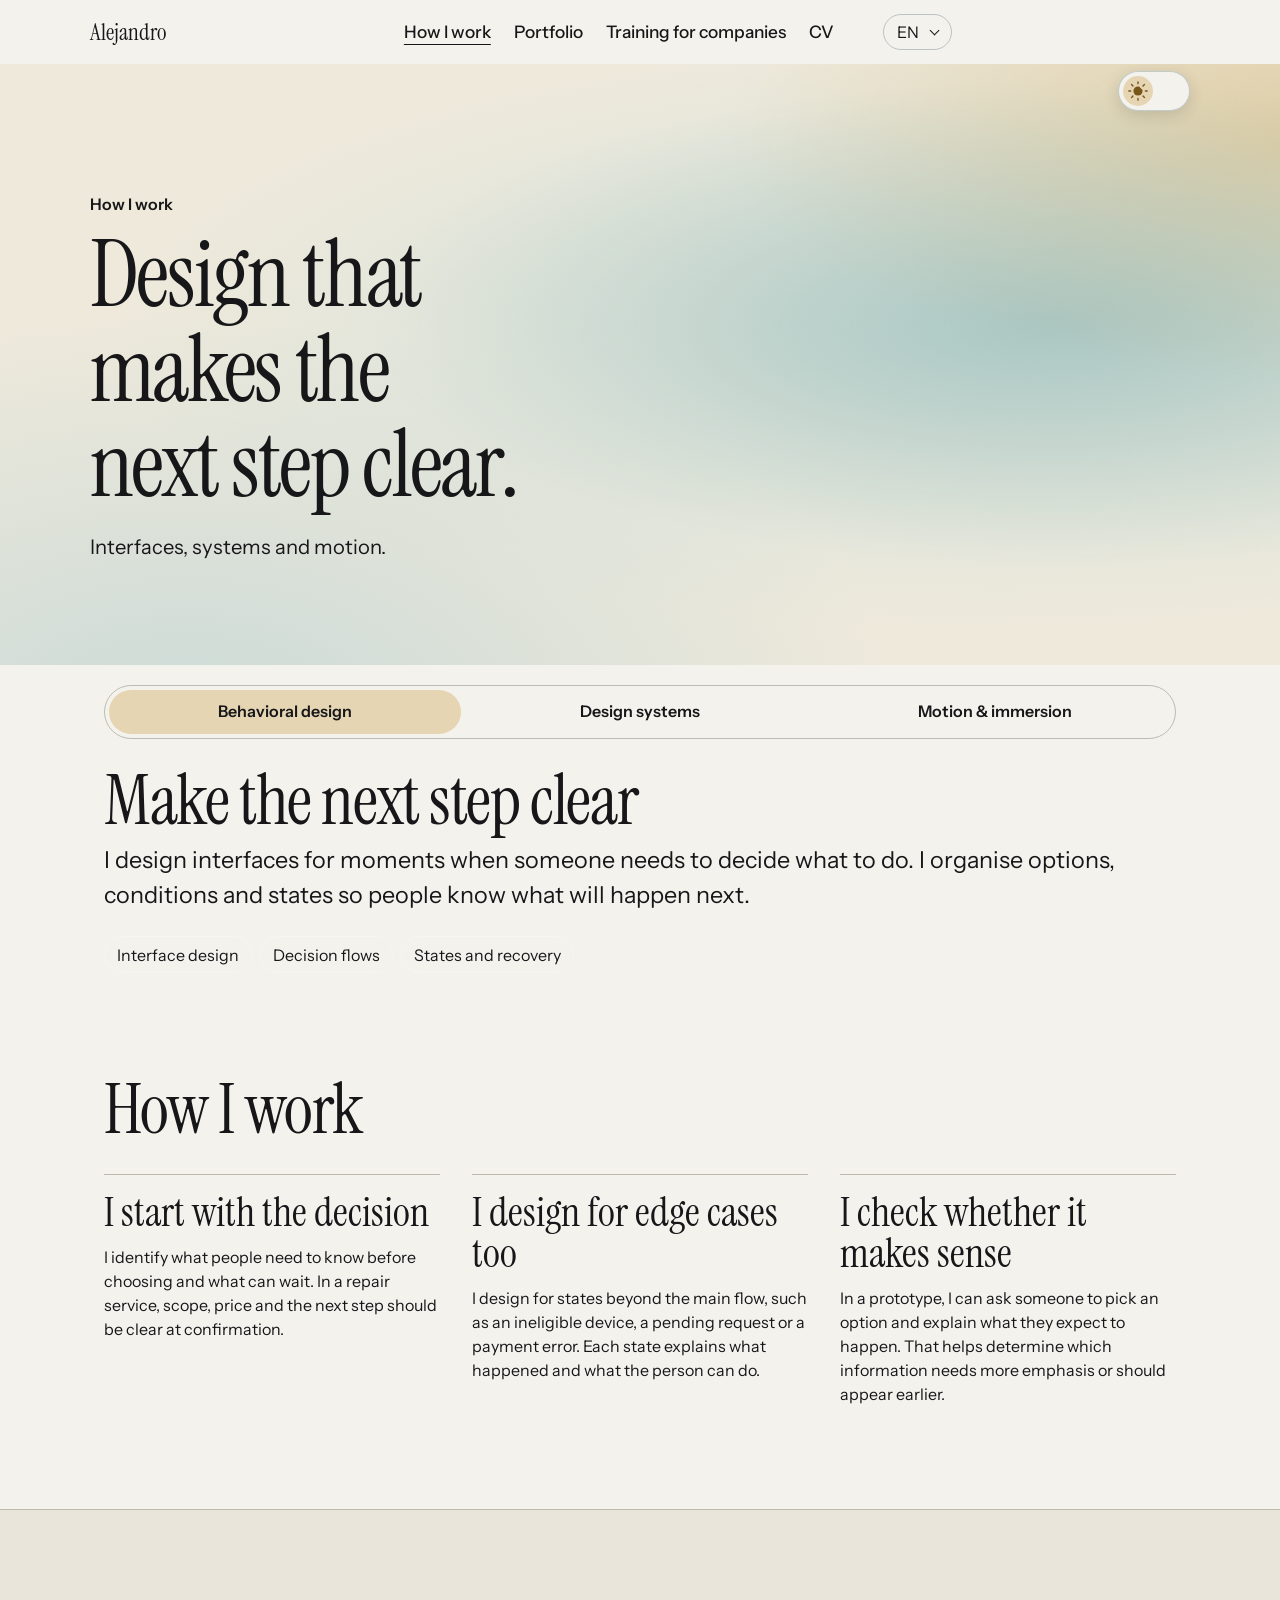
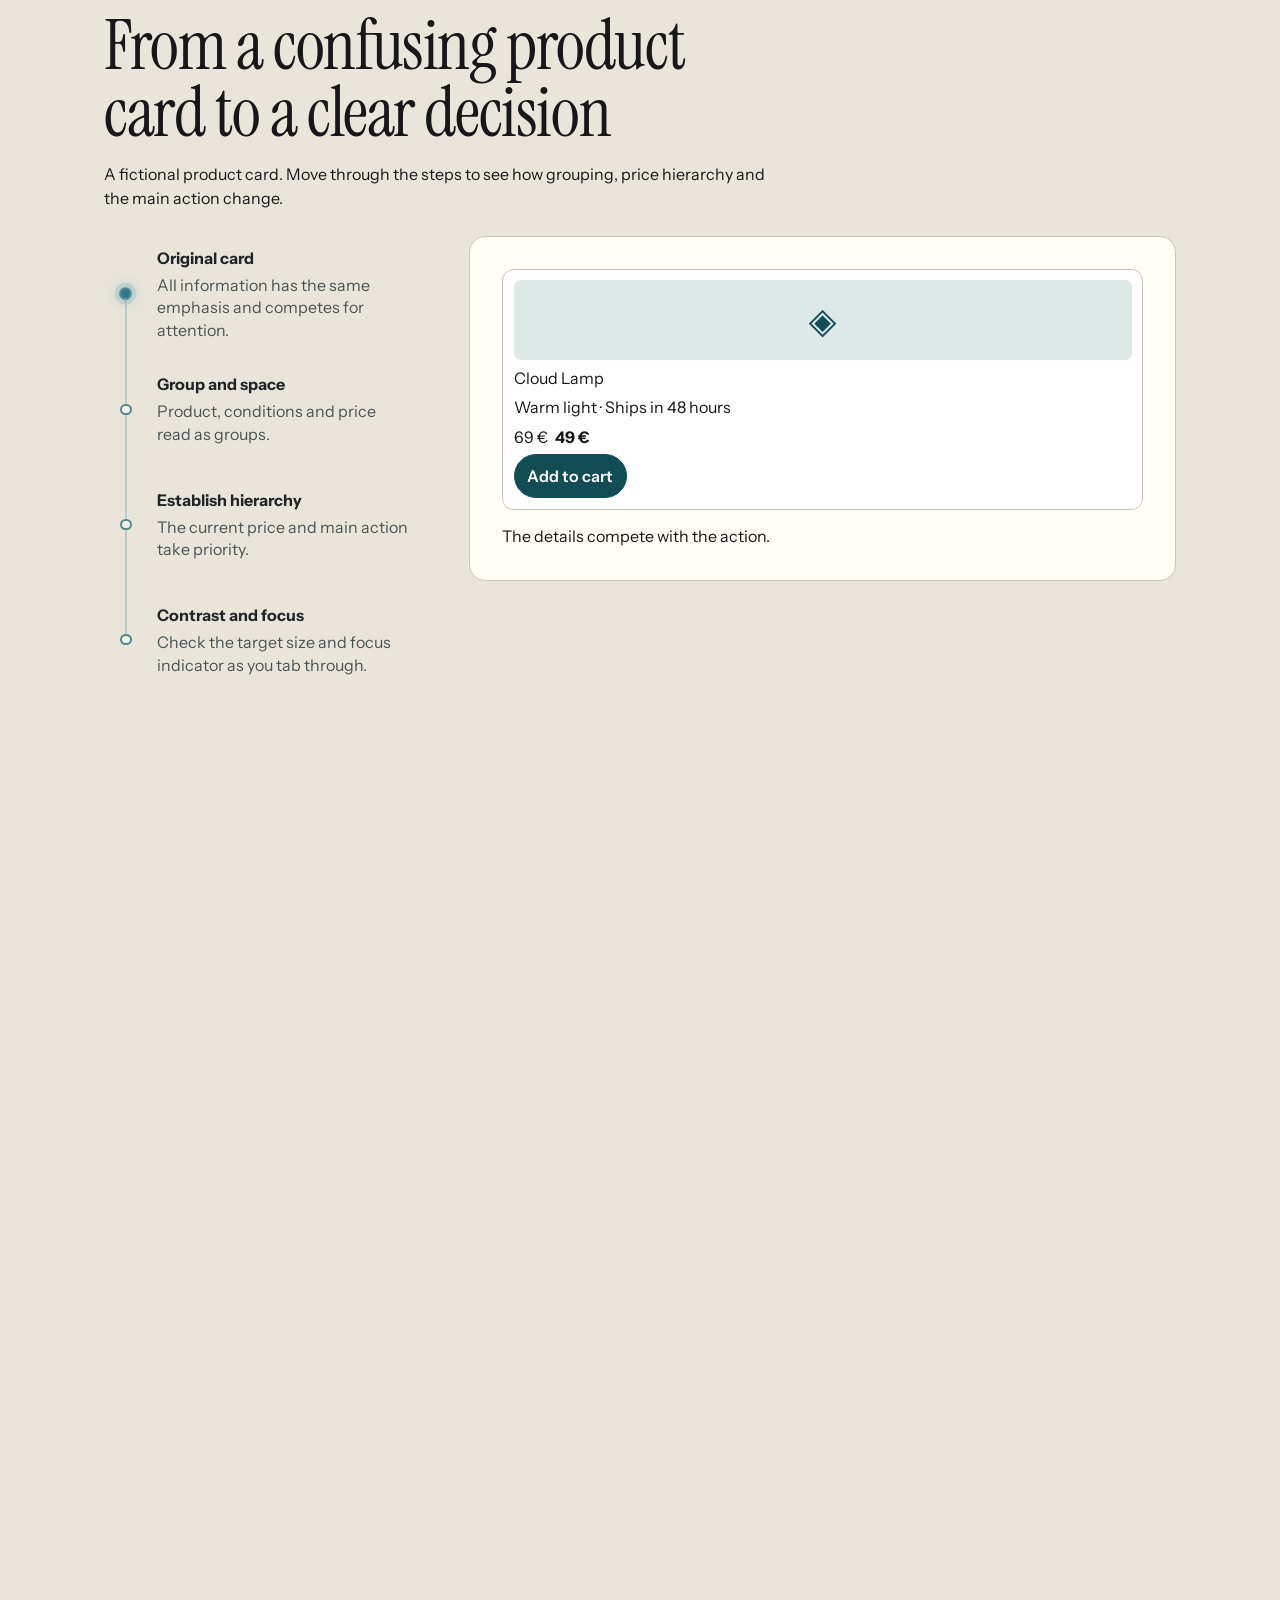
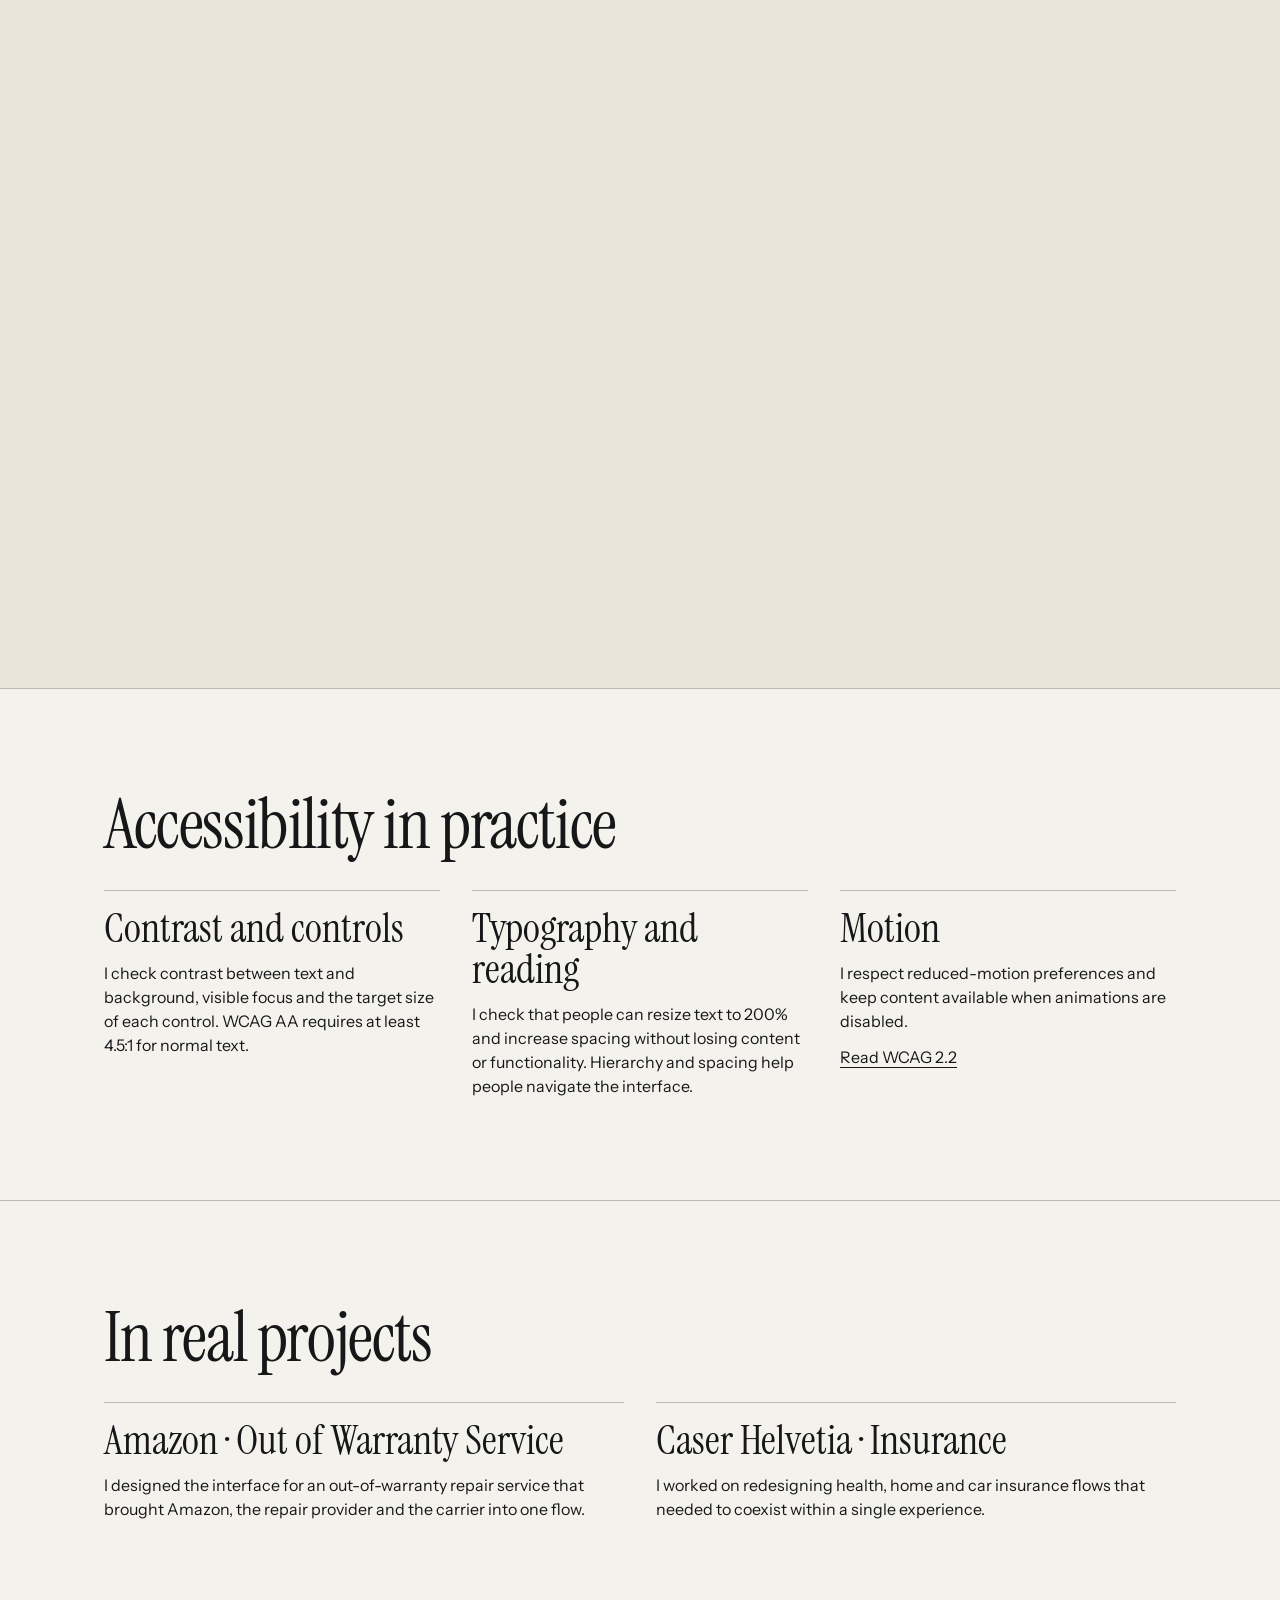
==== commit fd037ecb: "Refine home storytelling layout and simplify navigation controls" ====
--- a/como-trabajo/index.html
+++ b/como-trabajo/index.html
@@ -5,16 +5,16 @@
 <meta name="viewport" content="width=device-width,initial-scale=1">
 <title>Cómo trabajo · Alejandro Sánchez Bretones</title>
 <link rel="stylesheet" href="https://fonts.googleapis.com/css2?family=Instrument+Sans:wght@400;500;600&family=Instrument+Serif:ital@0;1&display=swap">
-<link rel="stylesheet" href="../portfolio.css?v=nav-contact">
-<script src="../site-preferences.js?v=nav-contact"></script>
-<script defer src="../portfolio-interactions.js?v=specialty-controls"></script>
+<link rel="stylesheet" href="../portfolio.css?v=contact-icons">
+<script src="../site-preferences.js?v=floating-prefs"></script>
+<script defer src="../portfolio-interactions.js?v=contact-icons"></script>
 <script type="module" src="../portfolio-art.js?v=hero-v2"></script>
 <link rel="stylesheet" href="../case-studies.css?v=section-padding">
 <script defer src="../scroll-demos.js?v=2"></script>
 <link rel="stylesheet" href="../curriculum/cv.css?v=interior-hero">
 </head>
 <body class="detail compact-program-site">
-<header id="inicio" class="site-header"><a class="site-name" href="../#inicio">Alejandro</a><nav aria-label="Navegación principal"><a href="./" aria-current="page">Cómo trabajo</a><a href="../portfolio/">Portfolio</a><a href="../formaciones-a-empresas/">Formaciones a empresas</a><a href="../curriculum/">CV</a></nav><a class="site-contact-cta" href="https://www.linkedin.com/in/alejandrosanchezbretones/"><span>Contactar en LinkedIn</span><span aria-hidden="true">↗</span></a></header>
+<header id="inicio" class="site-header"><a class="site-name" href="../#inicio">Alejandro</a><nav aria-label="Navegación principal"><a href="./" aria-current="page">Cómo trabajo</a><a href="../portfolio/">Portfolio</a><a href="../formaciones-a-empresas/">Formaciones a empresas</a><a href="../curriculum/">CV</a></nav><div class="site-contact-icons"><a href="tel:+34648246290" aria-label="Llamar"><svg viewBox="0 0 24 24" fill="none" stroke="currentColor" stroke-width="1.6" stroke-linecap="round" stroke-linejoin="round" aria-hidden="true"><path d="M8 3H5a2 2 0 0 0-2 2c0 8.8 7.2 16 16 16a2 2 0 0 0 2-2v-3l-5-2-2 2a13 13 0 0 1-6-6l2-2z"/></svg></a><a href="mailto:alejandrosanchezbretones@gmail.com" aria-label="Enviar correo"><svg viewBox="0 0 24 24" fill="none" stroke="currentColor" stroke-width="1.6" stroke-linecap="round" stroke-linejoin="round" aria-hidden="true"><rect x="3" y="5" width="18" height="14" rx="2"/><path d="m3 7 9 6 9-6"/></svg></a><a href="https://www.linkedin.com/in/alejandrosanchezbretones/" aria-label="LinkedIn"><svg viewBox="0 0 24 24" fill="none" stroke="currentColor" stroke-width="1.6" stroke-linecap="round" stroke-linejoin="round" aria-hidden="true"><rect x="3" y="3" width="18" height="18" rx="3"/><path d="M8 11v6m0-10v.1m4 9.9v-6m0 2a2 2 0 0 1 4 0v4"/></svg></a></div></header>
 <main class="compact-program-page">
   <header class="cv-hero interior-hero"><div class="wrap cv-hero-inner"><div>
   <span class="hero-label"><span lang="es">Cómo trabajo</span><span lang="en">How I work</span></span>
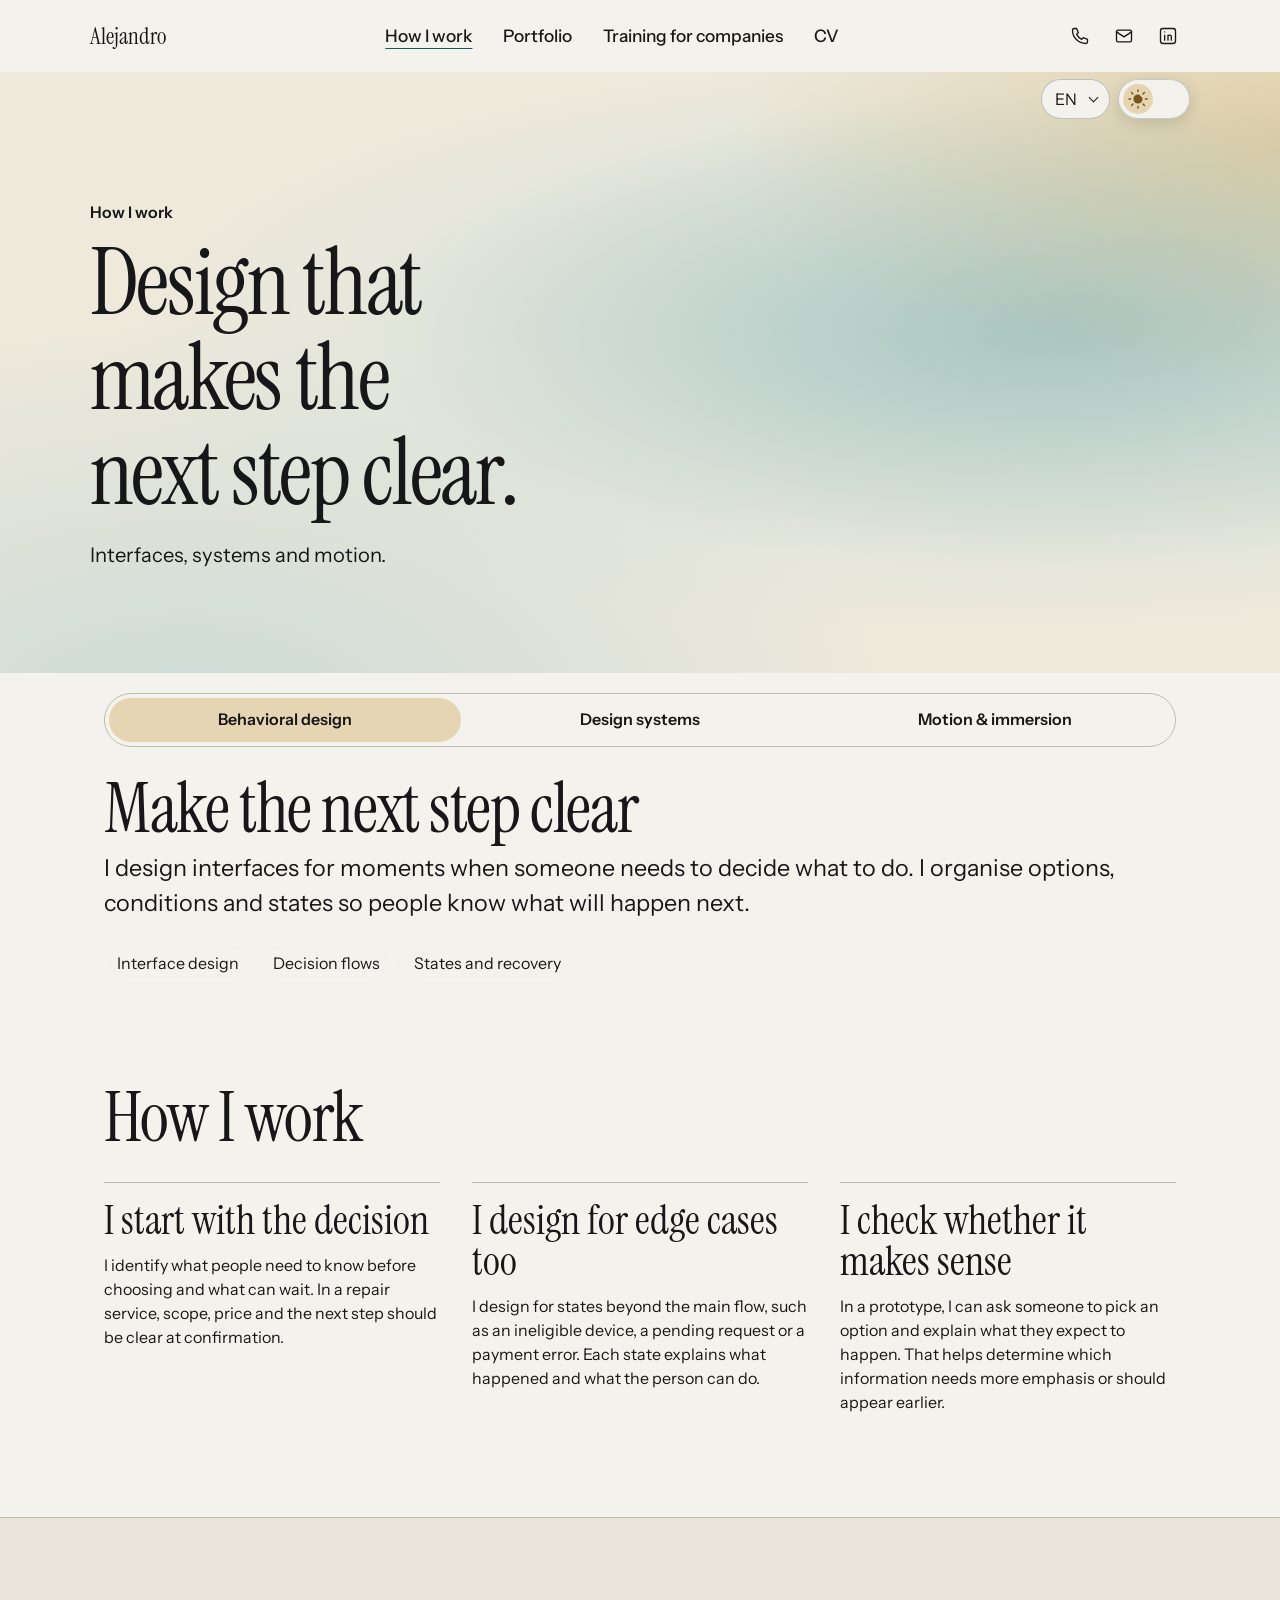
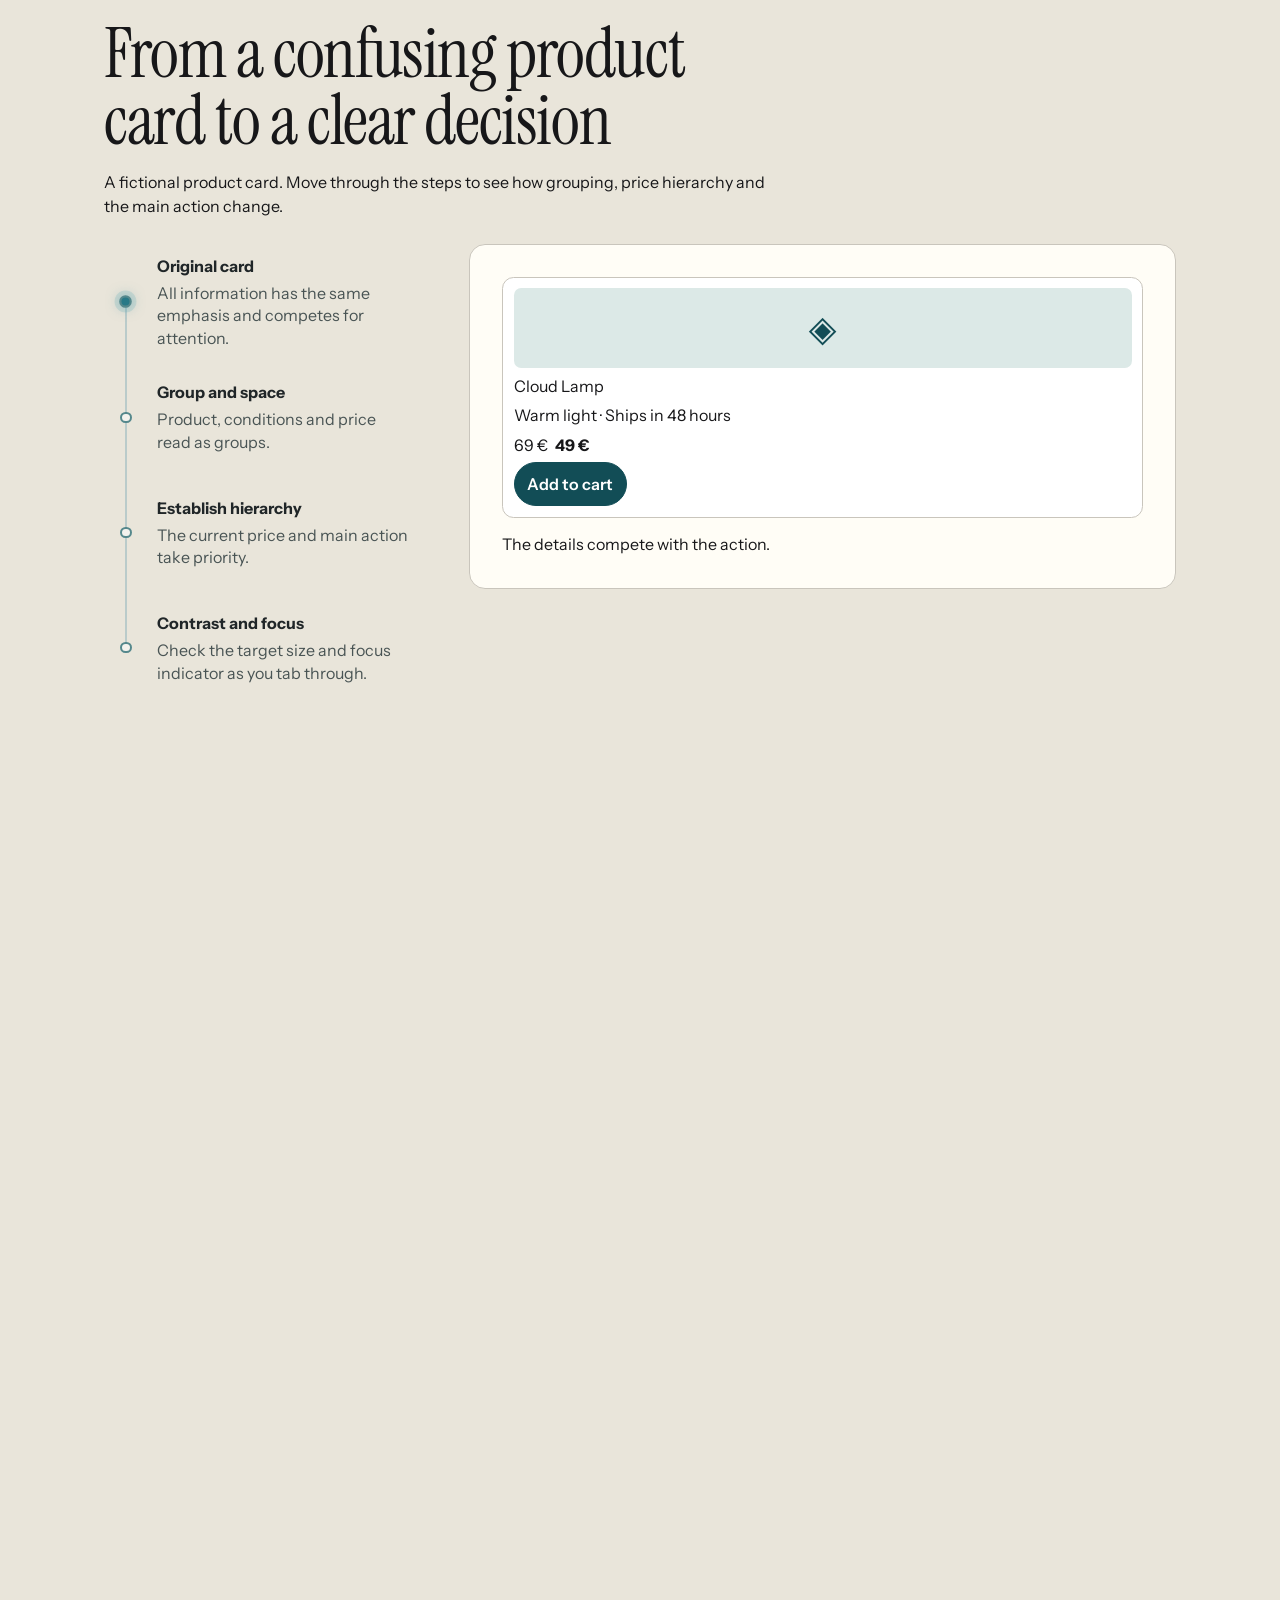
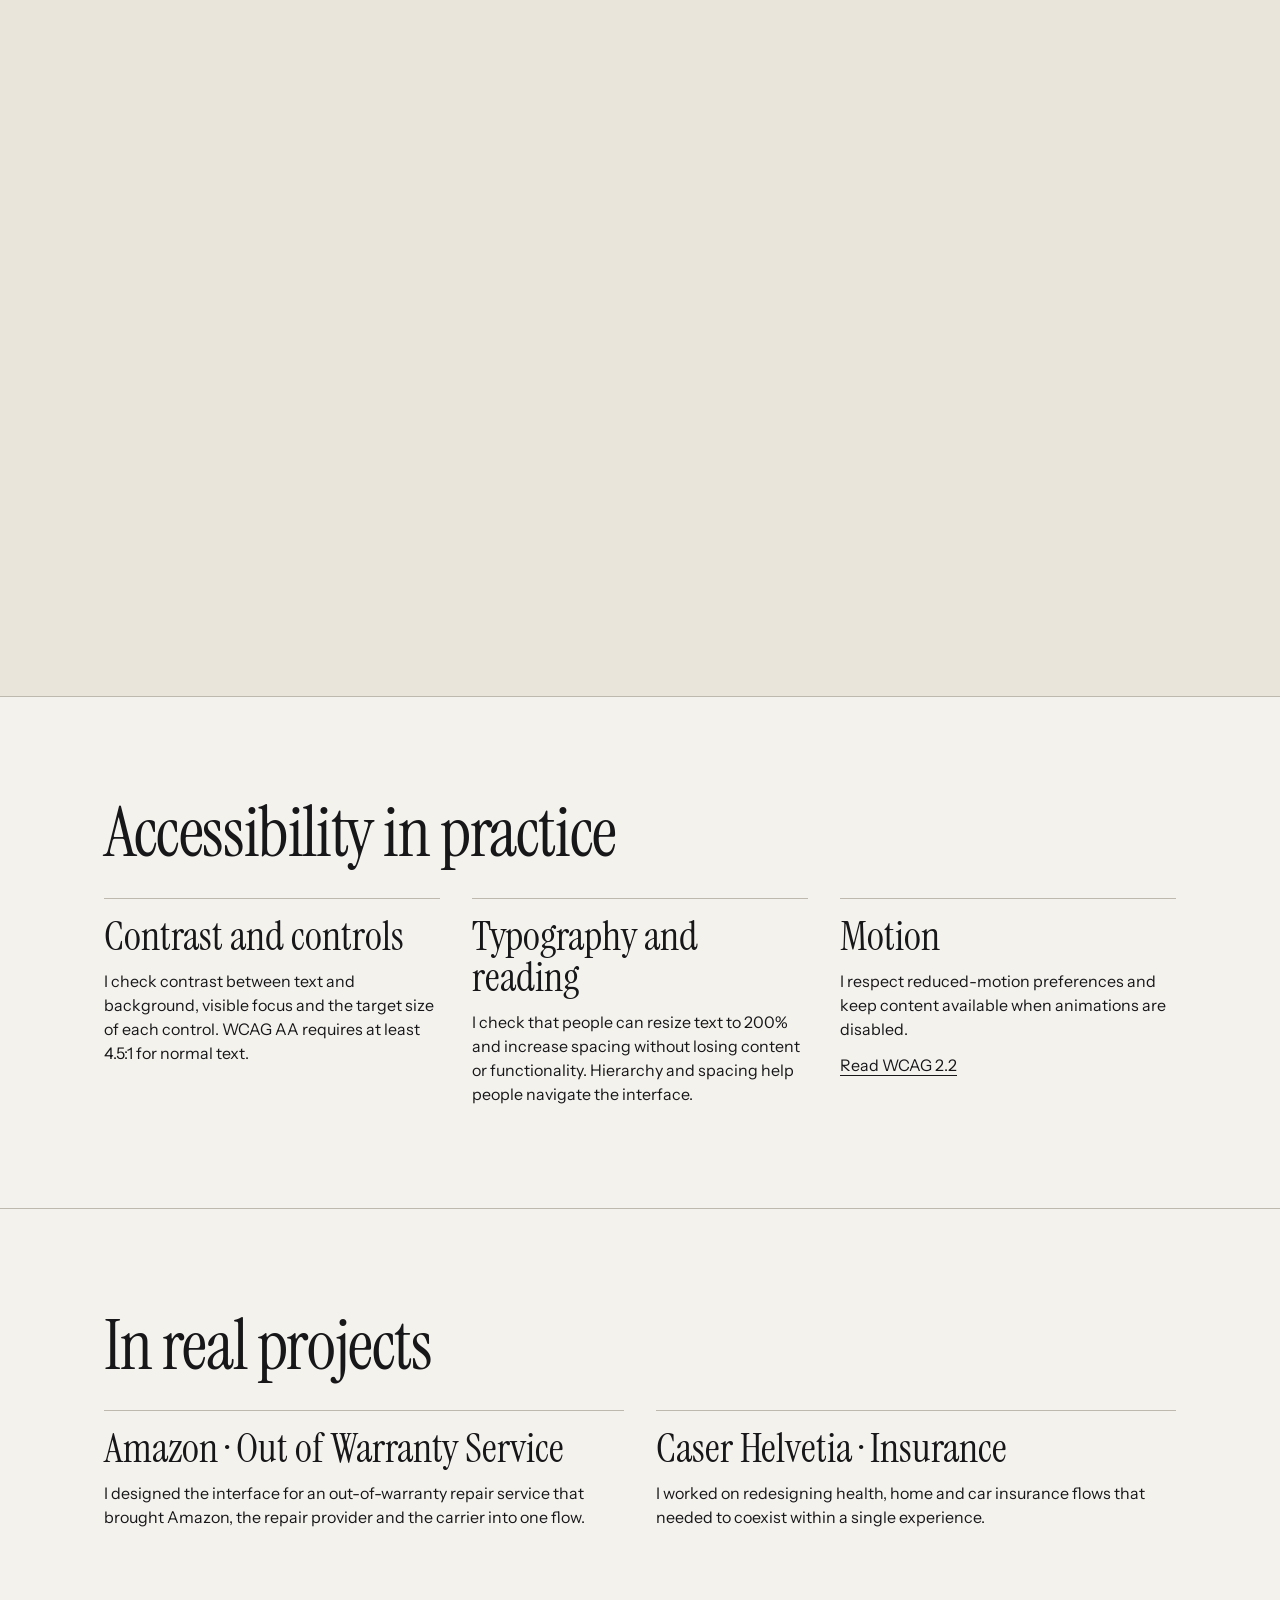
==== commit d95d7931: "Space navigation links and use lagoon accents for active and hover states" ====
--- a/como-trabajo/index.html
+++ b/como-trabajo/index.html
@@ -5,7 +5,7 @@
 <meta name="viewport" content="width=device-width,initial-scale=1">
 <title>Cómo trabajo · Alejandro Sánchez Bretones</title>
 <link rel="stylesheet" href="https://fonts.googleapis.com/css2?family=Instrument+Sans:wght@400;500;600&family=Instrument+Serif:ital@0;1&display=swap">
-<link rel="stylesheet" href="../portfolio.css?v=contact-icons">
+<link rel="stylesheet" href="../portfolio.css?v=nav-accent">
 <script src="../site-preferences.js?v=floating-prefs"></script>
 <script defer src="../portfolio-interactions.js?v=contact-icons"></script>
 <script type="module" src="../portfolio-art.js?v=hero-v2"></script>
--- a/portfolio.css
+++ b/portfolio.css
@@ -134,7 +134,7 @@
 .contact-status:empty{display:none}
 @media(max-width:700px){.contact-item a{font-size:1rem}}
 
-.site-header nav a[aria-current=page]{text-decoration:underline;text-underline-offset:.35em}
+.site-header nav a[aria-current=page]{text-decoration:underline;text-decoration-color:var(--nav-accent,#165a56);text-underline-offset:.35em}
 .specialty-selector{background:#171719;color:#f4f2ed;padding:clamp(3.5rem,8vw,7rem) var(--reading-padding)}
 .specialty-inner{width:min(100%,calc(var(--reading-width) - 2 * var(--reading-padding)));margin-inline:auto}
 .specialty-inner h2{font:400 clamp(2.8rem,6vw,5.8rem)/.95 var(--display);margin:0 0 1.65rem}
@@ -665,15 +665,30 @@
 html[lang=en] .interior-hero span[lang=es],html:not([lang=en]) .interior-hero span[lang=en]{display:none}
 @media(max-width:700px){.interior-hero .hero-art{width:min(70%,15rem)}}
 
-.site-header:has(.site-contact-cta){column-gap:clamp(.6rem,1.3vw,1.25rem)}
-.site-header:has(.site-contact-cta) nav{margin-inline-start:auto;column-gap:clamp(.55rem,1.15vw,1.1rem)}
-.site-header:has(.site-contact-cta) .site-language{margin-inline-start:0}
-.site-header .site-contact-cta{display:inline-flex;align-items:center;justify-content:center;gap:.35rem;min-height:44px;padding:.45rem .75rem;border-radius:var(--action-radius,12px);background:#165a56;color:#fff;font-size:.95rem;font-weight:600;text-decoration:none;white-space:nowrap}
-.site-header .site-contact-cta:is(:hover,:focus-visible){background:#204b48}
-@media (701px <= width <= 900px){
-  .site-header:has(.site-contact-cta){padding-inline:1.25rem}
-}
-@media(max-width:700px){
-  .site-header.has-mobile-menu .site-contact-cta{margin-inline-start:auto;padding-inline:.55rem;font-size:.85rem}
-  .site-header.has-mobile-menu:has(.site-contact-cta) .site-menu-toggle{margin-inline-start:0}
-}
+
+.career-cta{display:inline-flex;align-items:center;gap:.65rem;min-height:44px;margin-top:calc(1.5rem + 24px);padding:.55rem 1rem;border:1px solid #25737d;border-radius:.7rem;background:#194653;color:#fff;text-decoration:none;font-weight:600}
+.career-cta:is(:hover,:focus-visible){background:#246070}
+.site-header{--nav-accent:#165a56;--nav-hover:#165a561a}
+[data-theme=dark] .site-header{--nav-accent:#3bc4bc;--nav-hover:#3bc4bc24}
+.site-header:has(.site-contact-icons){column-gap:clamp(.35rem,1vw,1rem)}
+.site-header:has(.site-contact-icons) nav{margin-inline-start:auto;column-gap:calc(clamp(.55rem,1.15vw,1.1rem) + 16px)}
+.site-header:has(.site-contact-icons) .site-language{margin-inline-start:0}
+.site-contact-icons{display:flex;align-items:center;margin-inline-start:auto}
+.site-contact-icons a{display:grid;place-items:center;width:44px;height:44px;border-radius:.7rem;color:inherit}
+.site-contact-icons a:is(:hover,:focus-visible){background:var(--nav-hover);color:var(--nav-accent)}
+.site-contact-icons svg{width:20px;height:20px}
+@media(701px <= width <= 960px){.site-header:has(.site-contact-icons){padding-inline:1.25rem}}
+@media(max-width:700px){
+  .site-header.has-mobile-menu:has(.site-contact-icons){text-align:start;gap:.35rem}
+  .site-header.has-mobile-menu:has(.site-contact-icons) .site-menu-toggle{margin-inline-start:16px}
+}
+
+.site-floating-preferences{position:fixed;z-index:9;top:calc(var(--nav-height,70px) + .45rem);right:var(--gutter);display:flex;align-items:center;gap:.5rem;transition:transform .24s ease,opacity .24s ease}
+.site-floating-preferences.is-tucked{transform:translateY(calc(-100% - .45rem));opacity:0;pointer-events:none}
+.site-floating-preferences .theme-switch{position:relative;inset:auto}
+.site-floating-preferences .site-language{margin:0;align-self:center;color:var(--nav-ink,#f4f2ed)}
+.site-floating-preferences .site-language select{min-height:40px;background:var(--nav-surface,#171719)}
+@media(max-width:700px){
+  .site-header.has-mobile-menu:has(.site-contact-icons) .site-menu-toggle{order:2}
+}
+@media(prefers-reduced-motion:reduce){.site-floating-preferences{transition:none}}
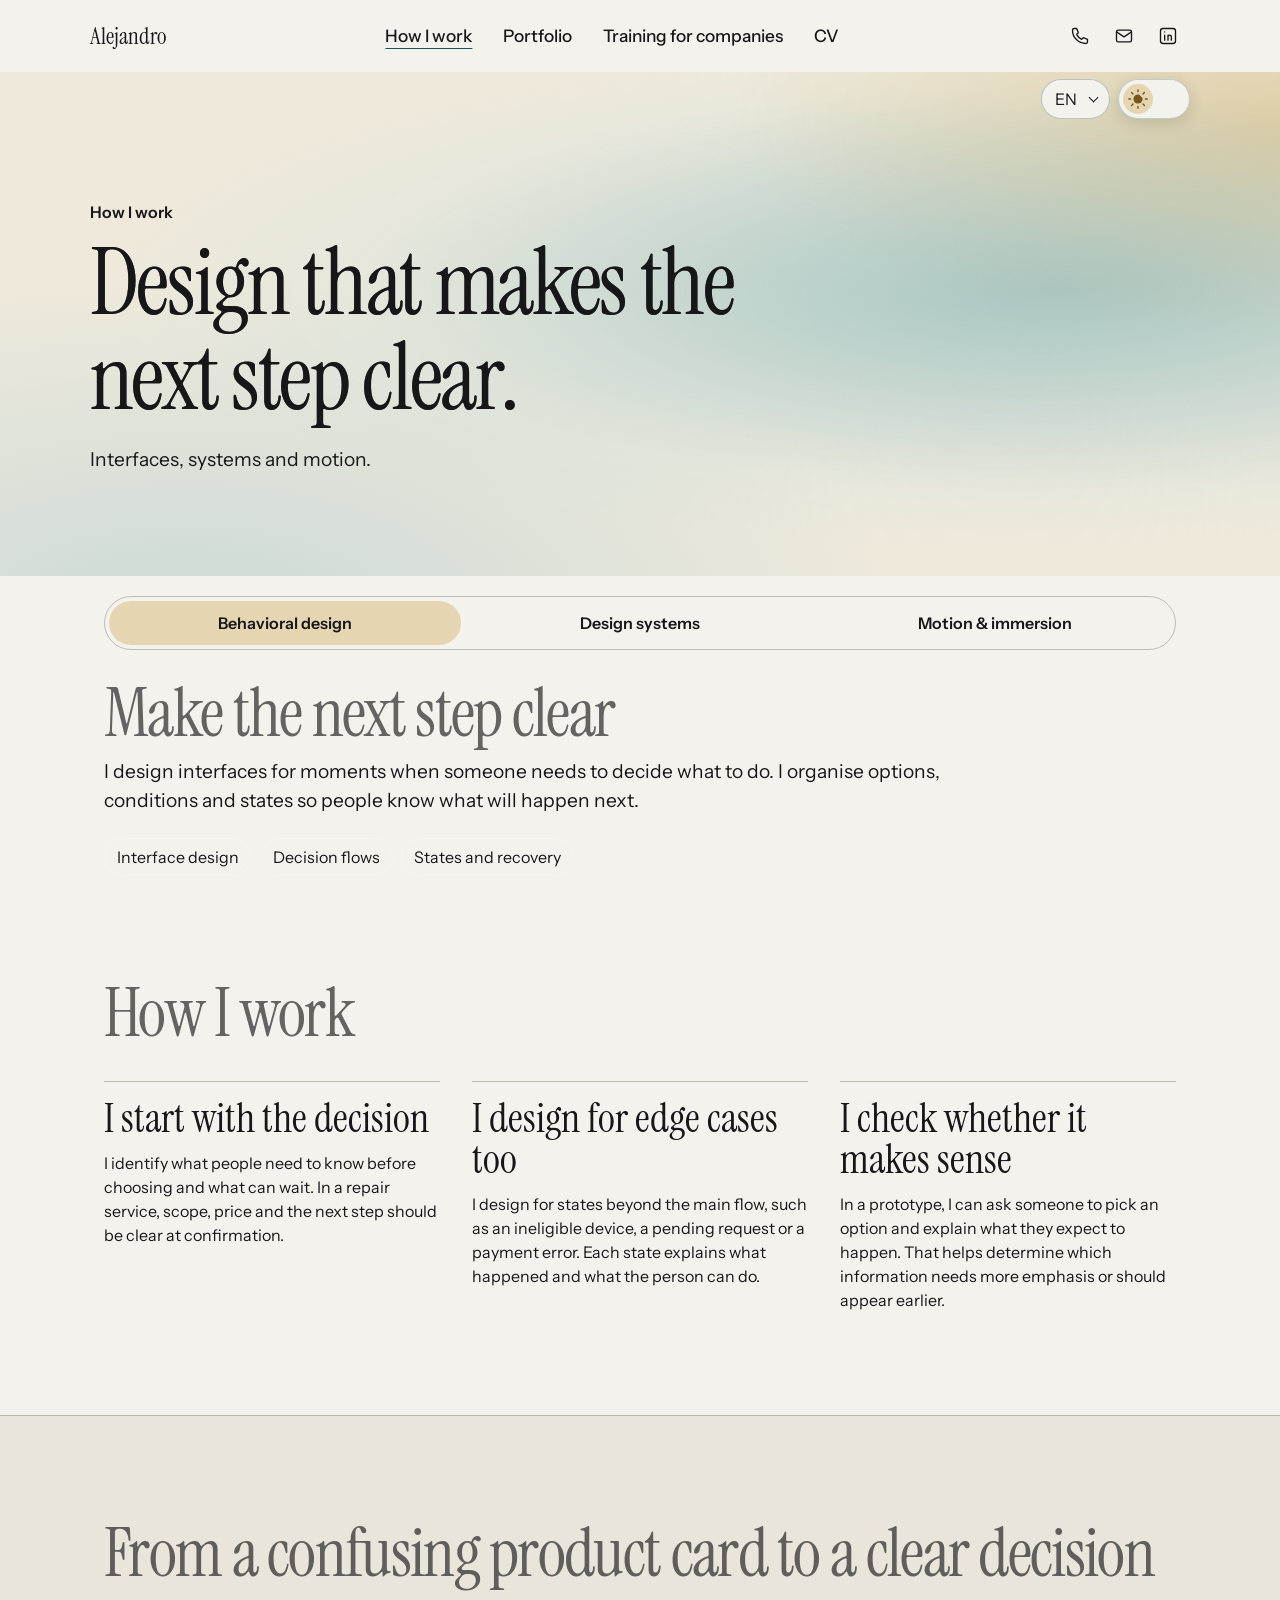
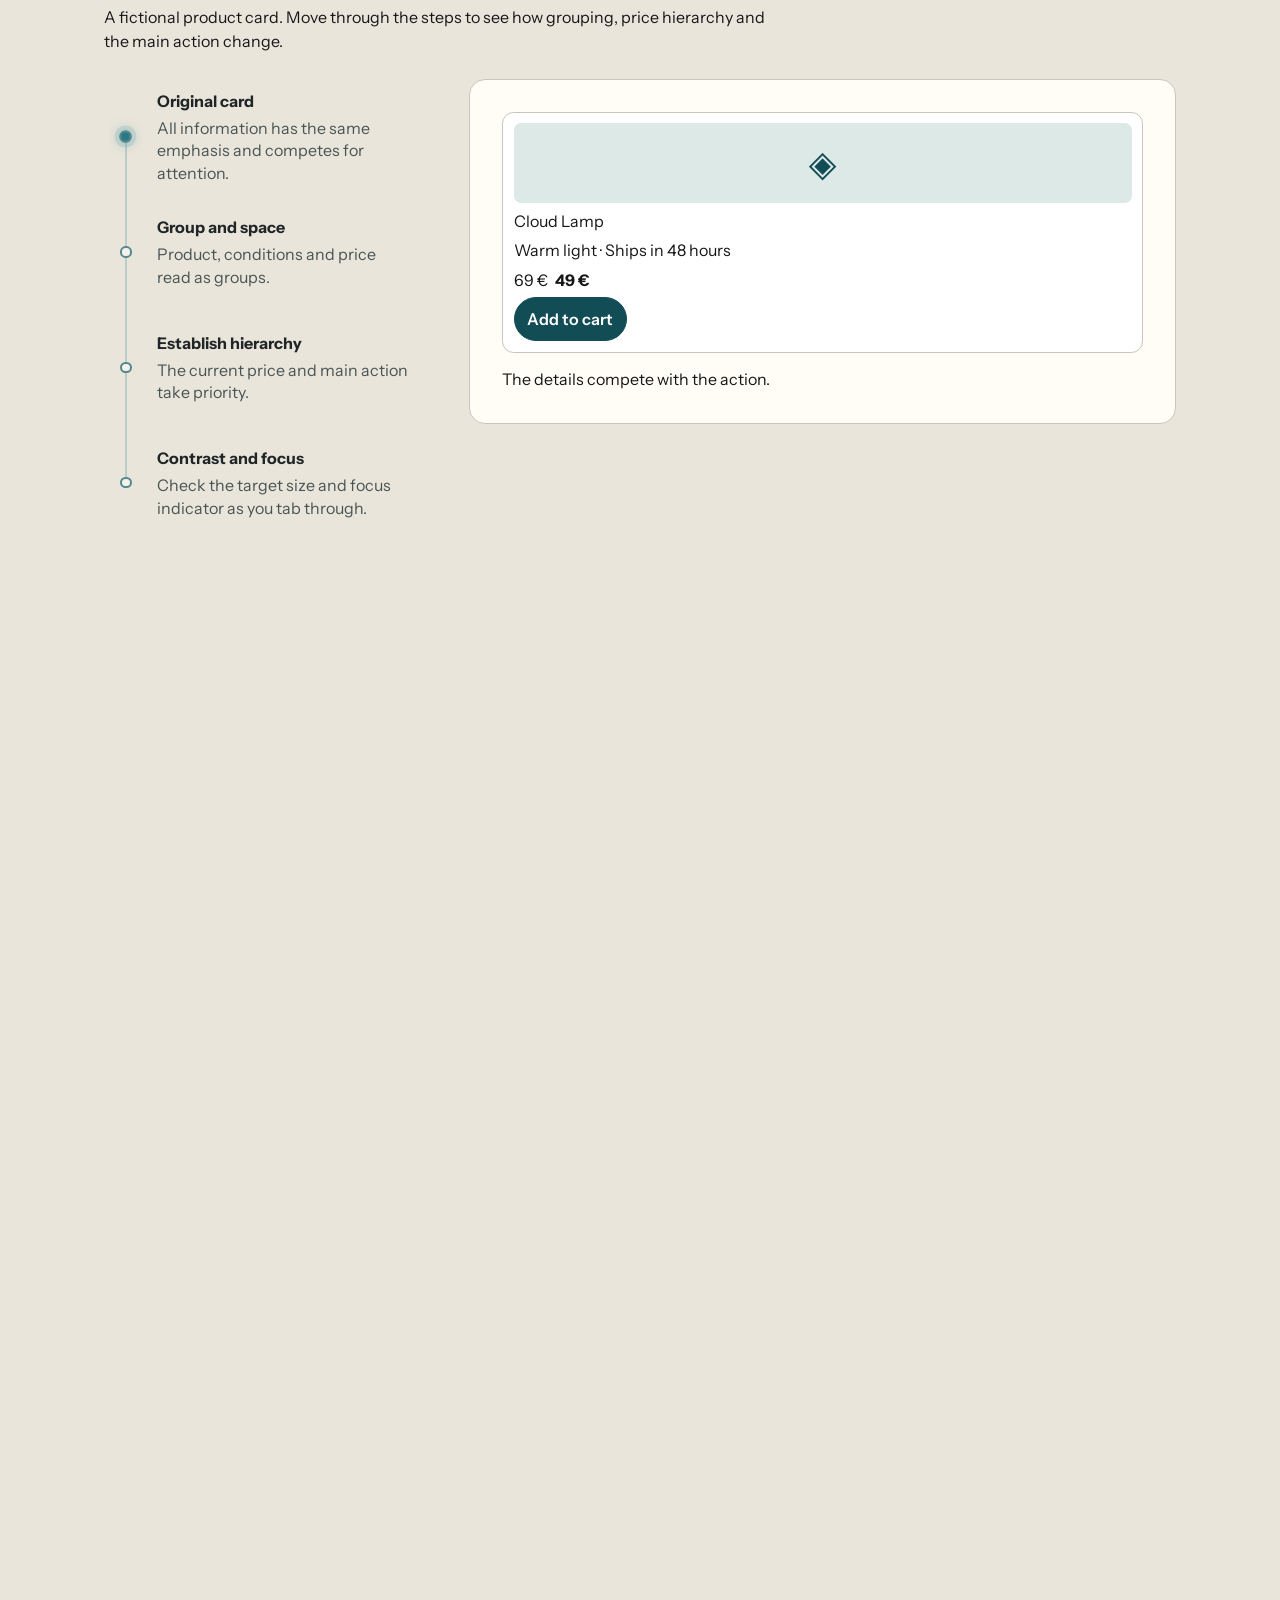
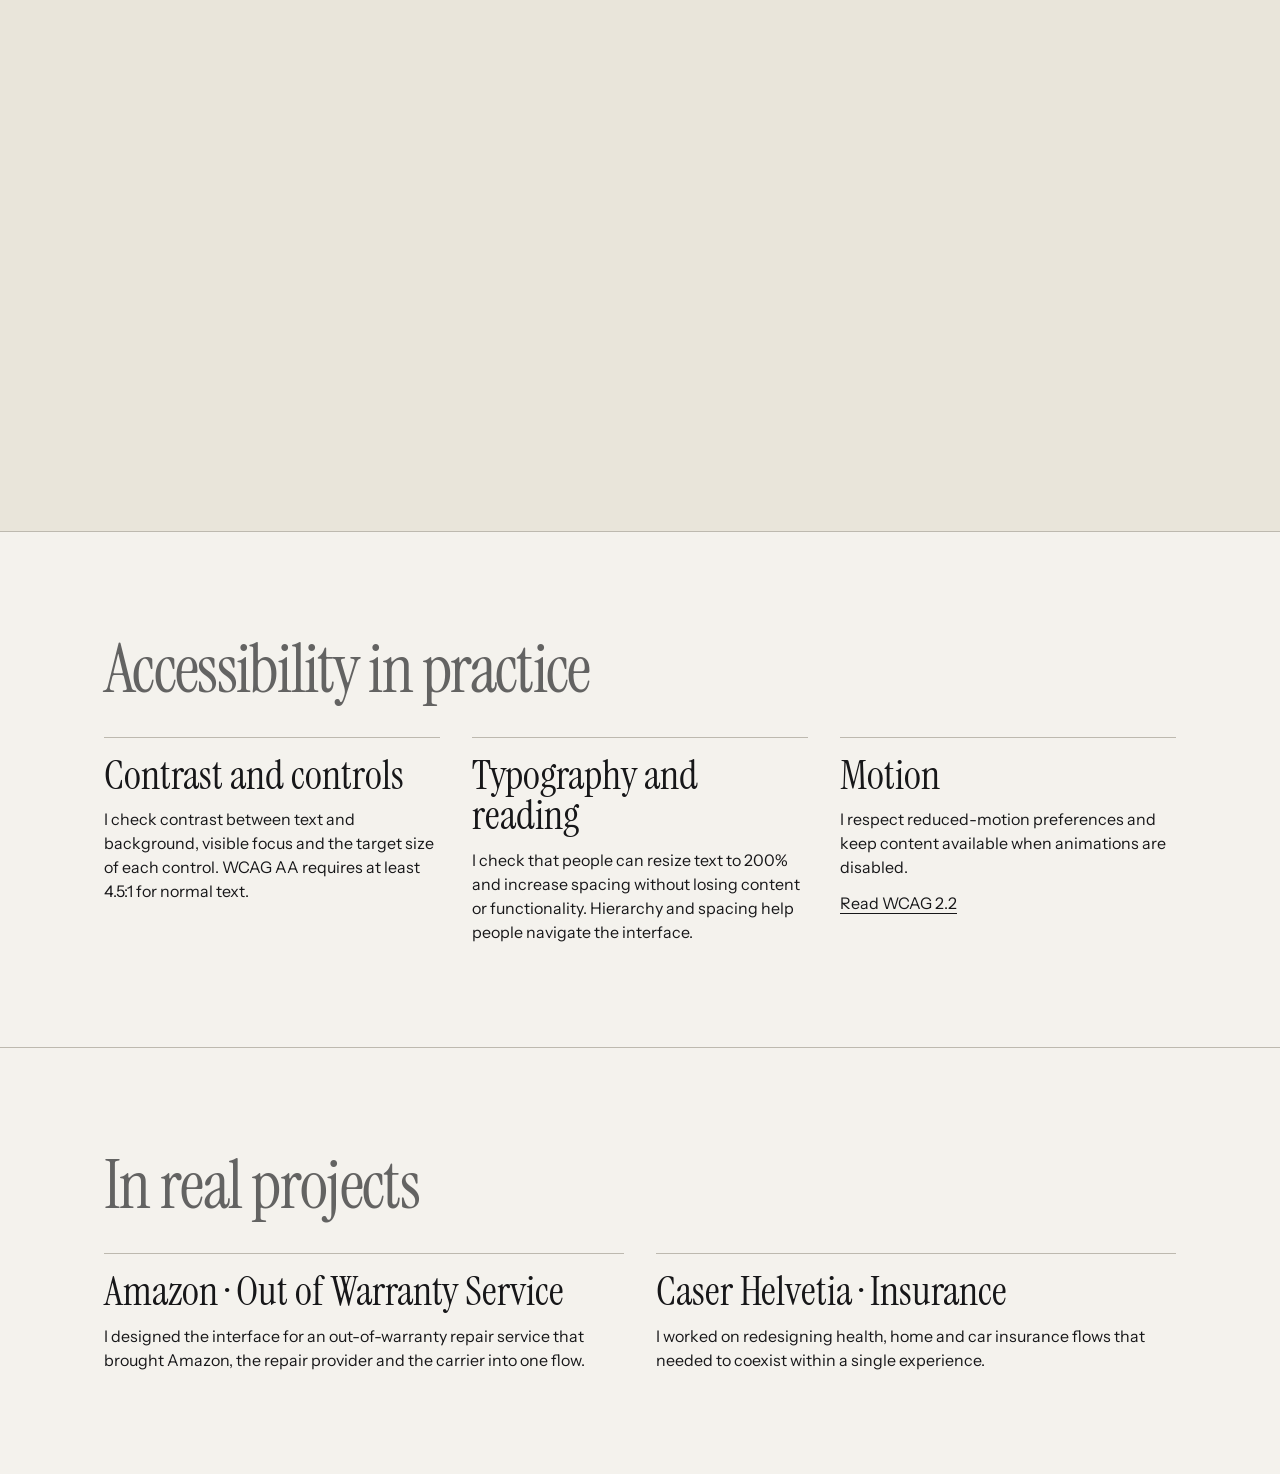
==== commit 254a5f0e: "Unify section headings and reveal their ink around the reading focus" ====
--- a/como-trabajo/index.html
+++ b/como-trabajo/index.html
@@ -5,20 +5,21 @@
 <meta name="viewport" content="width=device-width,initial-scale=1">
 <title>Cómo trabajo · Alejandro Sánchez Bretones</title>
 <link rel="stylesheet" href="https://fonts.googleapis.com/css2?family=Instrument+Sans:wght@400;500;600&family=Instrument+Serif:ital@0;1&display=swap">
-<link rel="stylesheet" href="../portfolio.css?v=nav-accent">
+<link rel="stylesheet" href="../portfolio.css?v=section-headings">
 <script src="../site-preferences.js?v=floating-prefs"></script>
 <script defer src="../portfolio-interactions.js?v=contact-icons"></script>
 <script type="module" src="../portfolio-art.js?v=hero-v2"></script>
 <link rel="stylesheet" href="../case-studies.css?v=section-padding">
 <script defer src="../scroll-demos.js?v=2"></script>
 <link rel="stylesheet" href="../curriculum/cv.css?v=interior-hero">
+<script defer src="../section-headings.js?v=1"></script>
 </head>
 <body class="detail compact-program-site">
 <header id="inicio" class="site-header"><a class="site-name" href="../#inicio">Alejandro</a><nav aria-label="Navegación principal"><a href="./" aria-current="page">Cómo trabajo</a><a href="../portfolio/">Portfolio</a><a href="../formaciones-a-empresas/">Formaciones a empresas</a><a href="../curriculum/">CV</a></nav><div class="site-contact-icons"><a href="tel:+34648246290" aria-label="Llamar"><svg viewBox="0 0 24 24" fill="none" stroke="currentColor" stroke-width="1.6" stroke-linecap="round" stroke-linejoin="round" aria-hidden="true"><path d="M8 3H5a2 2 0 0 0-2 2c0 8.8 7.2 16 16 16a2 2 0 0 0 2-2v-3l-5-2-2 2a13 13 0 0 1-6-6l2-2z"/></svg></a><a href="mailto:alejandrosanchezbretones@gmail.com" aria-label="Enviar correo"><svg viewBox="0 0 24 24" fill="none" stroke="currentColor" stroke-width="1.6" stroke-linecap="round" stroke-linejoin="round" aria-hidden="true"><rect x="3" y="5" width="18" height="14" rx="2"/><path d="m3 7 9 6 9-6"/></svg></a><a href="https://www.linkedin.com/in/alejandrosanchezbretones/" aria-label="LinkedIn"><svg viewBox="0 0 24 24" fill="none" stroke="currentColor" stroke-width="1.6" stroke-linecap="round" stroke-linejoin="round" aria-hidden="true"><rect x="3" y="3" width="18" height="18" rx="3"/><path d="M8 11v6m0-10v.1m4 9.9v-6m0 2a2 2 0 0 1 4 0v4"/></svg></a></div></header>
 <main class="compact-program-page">
   <header class="cv-hero interior-hero"><div class="wrap cv-hero-inner"><div>
   <span class="hero-label"><span lang="es">Cómo trabajo</span><span lang="en">How I work</span></span>
-  <h1><span lang="es">Diseño para que el siguiente paso esté claro.</span><span lang="en">Design that makes the next step clear.</span></h1>
+  <h1 class="scroll-heading"><span lang="es">Diseño para que el siguiente paso esté claro.</span><span lang="en">Design that makes the next step clear.</span></h1>
   <p><span lang="es">Interfaces, sistemas y movimiento.</span><span lang="en">Interfaces, systems and motion.</span></p>
 </div><canvas class="hero-art" data-interior-hero-art="work" aria-hidden="true"></canvas></div></header>
   <div class="program-selector-shell wrap">
@@ -29,27 +30,27 @@
   </nav>
   </div>
   <section id="ui-behavioral-design" aria-label="Behavioral design">
-<section class="program-intro"><div class="wrap"><h2>Que el siguiente paso esté claro</h2><p class="lead">Diseño interfaces para momentos en los que una persona necesita decidir qué hacer. Ordeno opciones, condiciones y estados para que pueda actuar con una idea clara de lo que viene después.</p><ul class="tags"><li>Diseño de interfaz</li><li>Flujos de decisión</li><li>Estados y recuperación</li></ul></div></section>
-  <section class="detail-section"><div class="wrap"><h2>Cómo trabajo</h2><div class="story-grid"><article><h3>Empiezo por la decisión</h3><p>Identifico qué necesita saber la persona antes de elegir y qué información puede esperar. En un servicio de reparación, el alcance, el precio y el siguiente paso deben quedar claros en el momento de confirmar.</p></article><article><h3>Diseño también las excepciones</h3><p>Trabajo los estados que suelen quedar fuera del flujo principal: un dispositivo que no cumple las condiciones, una solicitud en espera o un error de pago. Cada estado explica qué ha pasado y qué puede hacer la persona.</p></article><article><h3>Compruebo si se entiende</h3><p>En un prototipo puedo pedir a alguien que elija una opción y explique qué cree que ocurrirá después. Esa respuesta ayuda a decidir qué información necesita más peso o debe aparecer antes.</p></article></div></div></section>
-  <section class="detail-section example"><div class="wrap ui-demo-layout"><div><h2>De una ficha confusa a una decisión clara</h2><p>Una tarjeta ficticia. Recorre los pasos o cambia el estado para ver cómo se agrupa la información, gana jerarquía el precio y se distingue la acción.</p></div><div class="scroll-story" data-scroll-story style="--story-steps:3"><div class="scroll-story-stage case-demo-layout"><div><ol class="case-timeline" aria-label="Pasos de la demostración"><li><button type="button" data-story-node="0" aria-controls="ui-behavioral-design-preview" aria-current="step"><span class="case-node" aria-hidden="true"></span><span class="case-step-copy"><strong>Ficha inicial</strong><span>Los datos tienen el mismo peso y compiten entre sí.</span></span></button></li><li><button type="button" data-story-node="1" aria-controls="ui-behavioral-design-preview"><span class="case-node" aria-hidden="true"></span><span class="case-step-copy"><strong>Agrupar y espaciar</strong><span>Producto, condiciones y precio se leen como grupos.</span></span></button></li><li><button type="button" data-story-node="2" aria-controls="ui-behavioral-design-preview"><span class="case-node" aria-hidden="true"></span><span class="case-step-copy"><strong>Dar jerarquía</strong><span>El precio vigente y la acción ganan prioridad.</span></span></button></li><li><button type="button" data-story-node="3" aria-controls="ui-behavioral-design-preview"><span class="case-node" aria-hidden="true"></span><span class="case-step-copy"><strong>Contraste y foco</strong><span>Comprueba el tamaño del área pulsable y el foco al navegar con Tab.</span></span></button></li></ol><p class="case-mobile-step" aria-hidden="true"><strong>Ficha inicial</strong><span>Los datos tienen el mismo peso y compiten entre sí.</span></p></div><div class="demo-tool" id="ui-behavioral-design-preview" data-demo="ui"><article class="product-card" data-preview data-step="0"><div class="product-image" aria-hidden="true">◈</div><strong class="product-name">Lámpara Nube</strong><span class="product-meta">Luz cálida · Envío en 48 h</span><div class="product-price"><span class="old-price">69 €</span><strong class="current-price">49 €</strong></div><button type="button" class="demo-action product-cta">Añadir al carrito</button></article><p class="demo-caption" data-caption aria-live="polite">Los datos compiten con la acción.</p></div></div><div class="scroll-story-distance" aria-hidden="true"></div></div></div></section>
-  <section class="detail-section"><div class="wrap"><h2>Accesibilidad en la práctica</h2><div class="story-grid">
+<section class="program-intro"><div class="wrap"><h2 class="scroll-heading">Que el siguiente paso esté claro</h2><p class="lead">Diseño interfaces para momentos en los que una persona necesita decidir qué hacer. Ordeno opciones, condiciones y estados para que pueda actuar con una idea clara de lo que viene después.</p><ul class="tags"><li>Diseño de interfaz</li><li>Flujos de decisión</li><li>Estados y recuperación</li></ul></div></section>
+  <section class="detail-section"><div class="wrap"><h2 class="scroll-heading">Cómo trabajo</h2><div class="story-grid"><article><h3>Empiezo por la decisión</h3><p>Identifico qué necesita saber la persona antes de elegir y qué información puede esperar. En un servicio de reparación, el alcance, el precio y el siguiente paso deben quedar claros en el momento de confirmar.</p></article><article><h3>Diseño también las excepciones</h3><p>Trabajo los estados que suelen quedar fuera del flujo principal: un dispositivo que no cumple las condiciones, una solicitud en espera o un error de pago. Cada estado explica qué ha pasado y qué puede hacer la persona.</p></article><article><h3>Compruebo si se entiende</h3><p>En un prototipo puedo pedir a alguien que elija una opción y explique qué cree que ocurrirá después. Esa respuesta ayuda a decidir qué información necesita más peso o debe aparecer antes.</p></article></div></div></section>
+  <section class="detail-section example"><div class="wrap ui-demo-layout"><div><h2 class="scroll-heading">De una ficha confusa a una decisión clara</h2><p>Una tarjeta ficticia. Recorre los pasos o cambia el estado para ver cómo se agrupa la información, gana jerarquía el precio y se distingue la acción.</p></div><div class="scroll-story" data-scroll-story style="--story-steps:3"><div class="scroll-story-stage case-demo-layout"><div><ol class="case-timeline" aria-label="Pasos de la demostración"><li><button type="button" data-story-node="0" aria-controls="ui-behavioral-design-preview" aria-current="step"><span class="case-node" aria-hidden="true"></span><span class="case-step-copy"><strong>Ficha inicial</strong><span>Los datos tienen el mismo peso y compiten entre sí.</span></span></button></li><li><button type="button" data-story-node="1" aria-controls="ui-behavioral-design-preview"><span class="case-node" aria-hidden="true"></span><span class="case-step-copy"><strong>Agrupar y espaciar</strong><span>Producto, condiciones y precio se leen como grupos.</span></span></button></li><li><button type="button" data-story-node="2" aria-controls="ui-behavioral-design-preview"><span class="case-node" aria-hidden="true"></span><span class="case-step-copy"><strong>Dar jerarquía</strong><span>El precio vigente y la acción ganan prioridad.</span></span></button></li><li><button type="button" data-story-node="3" aria-controls="ui-behavioral-design-preview"><span class="case-node" aria-hidden="true"></span><span class="case-step-copy"><strong>Contraste y foco</strong><span>Comprueba el tamaño del área pulsable y el foco al navegar con Tab.</span></span></button></li></ol><p class="case-mobile-step" aria-hidden="true"><strong>Ficha inicial</strong><span>Los datos tienen el mismo peso y compiten entre sí.</span></p></div><div class="demo-tool" id="ui-behavioral-design-preview" data-demo="ui"><article class="product-card" data-preview data-step="0"><div class="product-image" aria-hidden="true">◈</div><strong class="product-name">Lámpara Nube</strong><span class="product-meta">Luz cálida · Envío en 48 h</span><div class="product-price"><span class="old-price">69 €</span><strong class="current-price">49 €</strong></div><button type="button" class="demo-action product-cta">Añadir al carrito</button></article><p class="demo-caption" data-caption aria-live="polite">Los datos compiten con la acción.</p></div></div><div class="scroll-story-distance" aria-hidden="true"></div></div></div></section>
+  <section class="detail-section"><div class="wrap"><h2 class="scroll-heading">Accesibilidad en la práctica</h2><div class="story-grid">
     <article><h3>Contraste y controles</h3><p>Compruebo el contraste entre texto y fondo, el foco visible y el área pulsable de cada control. Para texto normal, WCAG AA pide un contraste de al menos 4,5:1.</p></article>
     <article><h3>Tipografía y lectura</h3><p>Compruebo que se pueda ampliar el texto al 200 % y aumentar su espaciado sin perder contenido ni funcionalidad. La jerarquía y el espacio ayudan a recorrer la interfaz.</p></article>
     <article><h3>Movimiento</h3><p>Respeto la preferencia de movimiento reducido y mantengo accesible el contenido cuando se desactivan las animaciones.</p><p><a href="https://www.w3.org/TR/WCAG22/">Consultar WCAG 2.2</a></p></article>
   </div></div></section>
-  <section class="detail-section"><div class="wrap"><h2>En proyectos reales</h2><div class="case-grid"><article><h3>Amazon · Out of Warranty Service</h3><p>Diseñé la interfaz de un servicio de reparación fuera de garantía que reunía en un mismo recorrido a Amazon, el servicio técnico y la empresa de paquetería.</p></article><article><h3>Caser Helvetia · Seguros</h3><p>Trabajé en el rediseño de procesos e interfaces de salud, hogar y auto, con flujos que tenían que convivir dentro de una misma experiencia.</p></article></div></div></section>
+  <section class="detail-section"><div class="wrap"><h2 class="scroll-heading">En proyectos reales</h2><div class="case-grid"><article><h3>Amazon · Out of Warranty Service</h3><p>Diseñé la interfaz de un servicio de reparación fuera de garantía que reunía en un mismo recorrido a Amazon, el servicio técnico y la empresa de paquetería.</p></article><article><h3>Caser Helvetia · Seguros</h3><p>Trabajé en el rediseño de procesos e interfaces de salud, hogar y auto, con flujos que tenían que convivir dentro de una misma experiencia.</p></article></div></div></section>
   </section>
   <section id="sistemas-de-diseno" aria-label="Sistemas de diseño">
-<section class="program-intro"><div class="wrap"><h2>Una base común para productos distintos</h2><p class="lead">Diseño sistemas que permiten compartir componentes, patrones y criterios entre productos o unidades de negocio, con espacio para que cada marca y cada servicio tengan sus propias necesidades.</p><ul class="tags"><li>Gobernanza</li><li>Componentes y variantes</li><li>Sistemas multiproducto</li></ul></div></section>
-  <section class="detail-section"><div class="wrap"><h2>Cómo trabajo</h2><div class="story-grid"><article><h3>Defino qué merece ser común</h3><p>Reviso qué comportamientos se repiten entre productos. Un estado de confirmación puede compartir estructura, accesibilidad y reglas aunque el color, el texto o los pasos previos dependan de cada marca.</p></article><article><h3>Hago explícito qué puede variar</h3><p>Organizo los componentes para que una variante de marca sea una decisión reconocible. Los equipos pueden adaptar identidad y contenido manteniendo patrones compartidos de interacción.</p></article><article><h3>Acompaño la adopción</h3><p>Alineo prioridades con cliente y desarrollo, documento estados y excepciones, y planteo cómo introducir el sistema en productos que ya están en marcha. La gobernanza define quién revisa los cambios y cómo llegan al resto.</p></article></div></div></section>
-  <section class="detail-section example"><div class="wrap "><div><h2>Un componente, tres marcas</h2><p>Cambia de marca para ver cómo los tokens de color, espaciado, radio y tipografía transforman la misma tarjeta. Su contenido y su estructura se comparten.</p></div><div class="scroll-story" data-scroll-story style="--story-steps:2"><div class="scroll-story-stage case-demo-layout"><div><ol class="case-timeline" aria-label="Pasos de la demostración"><li><button type="button" data-story-node="0" aria-controls="sistemas-de-diseno-preview" aria-current="step"><span class="case-node" aria-hidden="true"></span><span class="case-step-copy"><strong>Marca 1</strong><span>Azul petróleo, espaciado medio y tipografía sans.</span></span></button></li><li><button type="button" data-story-node="1" aria-controls="sistemas-de-diseno-preview"><span class="case-node" aria-hidden="true"></span><span class="case-step-copy"><strong>Marca 2</strong><span>Tonos cálidos, más espacio y tipografía serif.</span></span></button></li><li><button type="button" data-story-node="2" aria-controls="sistemas-de-diseno-preview"><span class="case-node" aria-hidden="true"></span><span class="case-step-copy"><strong>Marca 3</strong><span>Azul intenso, espaciado compacto y esquinas rectas.</span></span></button></li></ol><p class="case-mobile-step" aria-hidden="true"><strong>Marca 1</strong><span>Azul petróleo, espaciado medio y tipografía sans.</span></p></div><div class="demo-tool" id="sistemas-de-diseno-preview" data-demo="brands"><article class="brand-preview" data-preview data-step="0"><strong>Configura tu entrega</strong><span>Elige la franja que mejor te venga.</span><span class="sample-button">Continuar</span></article><p class="demo-caption" data-caption aria-live="polite">Petróleo, espaciado medio y tipografía sans.</p></div></div><div class="scroll-story-distance" aria-hidden="true"></div></div></div></section>
-  <section class="detail-section"><div class="wrap"><h2>En proyectos reales</h2><div class="case-grid"><article><h3>Zennio · Sistema multiproducto</h3><p>Creé un sistema de diseño y definí su gobernanza e implementación para dar coherencia a distintos productos, incluidas interfaces domóticas y herramientas internas.</p></article><article><h3>Caser Helvetia · Líneas de negocio</h3><p>Participé en la actualización del sistema de diseño y en flujos de salud, hogar y auto, donde conviven patrones comunes y reglas específicas de cada servicio.</p></article></div></div></section>
+<section class="program-intro"><div class="wrap"><h2 class="scroll-heading">Una base común para productos distintos</h2><p class="lead">Diseño sistemas que permiten compartir componentes, patrones y criterios entre productos o unidades de negocio, con espacio para que cada marca y cada servicio tengan sus propias necesidades.</p><ul class="tags"><li>Gobernanza</li><li>Componentes y variantes</li><li>Sistemas multiproducto</li></ul></div></section>
+  <section class="detail-section"><div class="wrap"><h2 class="scroll-heading">Cómo trabajo</h2><div class="story-grid"><article><h3>Defino qué merece ser común</h3><p>Reviso qué comportamientos se repiten entre productos. Un estado de confirmación puede compartir estructura, accesibilidad y reglas aunque el color, el texto o los pasos previos dependan de cada marca.</p></article><article><h3>Hago explícito qué puede variar</h3><p>Organizo los componentes para que una variante de marca sea una decisión reconocible. Los equipos pueden adaptar identidad y contenido manteniendo patrones compartidos de interacción.</p></article><article><h3>Acompaño la adopción</h3><p>Alineo prioridades con cliente y desarrollo, documento estados y excepciones, y planteo cómo introducir el sistema en productos que ya están en marcha. La gobernanza define quién revisa los cambios y cómo llegan al resto.</p></article></div></div></section>
+  <section class="detail-section example"><div class="wrap "><div><h2 class="scroll-heading">Un componente, tres marcas</h2><p>Cambia de marca para ver cómo los tokens de color, espaciado, radio y tipografía transforman la misma tarjeta. Su contenido y su estructura se comparten.</p></div><div class="scroll-story" data-scroll-story style="--story-steps:2"><div class="scroll-story-stage case-demo-layout"><div><ol class="case-timeline" aria-label="Pasos de la demostración"><li><button type="button" data-story-node="0" aria-controls="sistemas-de-diseno-preview" aria-current="step"><span class="case-node" aria-hidden="true"></span><span class="case-step-copy"><strong>Marca 1</strong><span>Azul petróleo, espaciado medio y tipografía sans.</span></span></button></li><li><button type="button" data-story-node="1" aria-controls="sistemas-de-diseno-preview"><span class="case-node" aria-hidden="true"></span><span class="case-step-copy"><strong>Marca 2</strong><span>Tonos cálidos, más espacio y tipografía serif.</span></span></button></li><li><button type="button" data-story-node="2" aria-controls="sistemas-de-diseno-preview"><span class="case-node" aria-hidden="true"></span><span class="case-step-copy"><strong>Marca 3</strong><span>Azul intenso, espaciado compacto y esquinas rectas.</span></span></button></li></ol><p class="case-mobile-step" aria-hidden="true"><strong>Marca 1</strong><span>Azul petróleo, espaciado medio y tipografía sans.</span></p></div><div class="demo-tool" id="sistemas-de-diseno-preview" data-demo="brands"><article class="brand-preview" data-preview data-step="0"><strong>Configura tu entrega</strong><span>Elige la franja que mejor te venga.</span><span class="sample-button">Continuar</span></article><p class="demo-caption" data-caption aria-live="polite">Petróleo, espaciado medio y tipografía sans.</p></div></div><div class="scroll-story-distance" aria-hidden="true"></div></div></div></section>
+  <section class="detail-section"><div class="wrap"><h2 class="scroll-heading">En proyectos reales</h2><div class="case-grid"><article><h3>Zennio · Sistema multiproducto</h3><p>Creé un sistema de diseño y definí su gobernanza e implementación para dar coherencia a distintos productos, incluidas interfaces domóticas y herramientas internas.</p></article><article><h3>Caser Helvetia · Líneas de negocio</h3><p>Participé en la actualización del sistema de diseño y en flujos de salud, hogar y auto, donde conviven patrones comunes y reglas específicas de cada servicio.</p></article></div></div></section>
   </section>
   <section id="motion-e-inmersion" aria-label="Motion e inmersión">
-<section class="program-intro"><div class="wrap"><h2>Movimiento que ayuda a orientarse</h2><p class="lead">Diseño microinteracciones y experiencias web que muestran qué ha cambiado y dónde seguir. Trabajo desde el prototipo hasta la implementación, con especial atención al ritmo, el scroll y el comportamiento en móvil.</p><ul class="tags"><li>Motion e inmersión</li><li>Prototipos</li><li>Webflow</li></ul></div></section>
-  <section class="detail-section"><div class="wrap"><h2>Cómo trabajo</h2><div class="story-grid"><article><h3>Doy continuidad a la acción</h3><p>Si una tarjeta cambia de estado, mantengo visible la información que permite reconocerla. La transición conecta el antes y el después y la confirmación sigue siendo legible cuando termina.</p></article><article><h3>Pruebo el ritmo con la interacción real</h3><p>Prototipo la entrada, la salida y los casos en que alguien interrumpe o repite un gesto. En esta web, el relieve señala la rama activa y la misma geometría acompaña el paso entre secciones.</p></article><article><h3>Lo llevo al navegador</h3><p>He desarrollado experiencias en Webflow y trabajado el comportamiento responsive. Ajusto la densidad, la duración y el movimiento según el dispositivo y la preferencia de movimiento reducido.</p></article></div></div></section>
-  <section class="detail-section example"><div class="wrap "><div><h2>Enfoca la atención con motion</h2><p>Prueba cómo el movimiento señala contenido relevante, confirma una acción o mantiene el contexto al abrir un detalle.</p></div><div class="scroll-story" data-scroll-story style="--story-steps:2"><div class="scroll-story-stage case-demo-layout"><div><ol class="case-timeline" aria-label="Pasos de la demostración"><li><button type="button" data-story-node="0" aria-controls="motion-e-inmersion-preview" aria-current="step"><span class="case-node" aria-hidden="true"></span><span class="case-step-copy"><strong>Contenido en foco</strong><span>El detalle aparece tras un breve tiempo a la vista.</span></span></button></li><li><button type="button" data-story-node="1" aria-controls="motion-e-inmersion-preview"><span class="case-node" aria-hidden="true"></span><span class="case-step-copy"><strong>Confirmación</strong><span>La respuesta aparece junto a la acción y conserva el contexto.</span></span></button></li><li><button type="button" data-story-node="2" aria-controls="motion-e-inmersion-preview"><span class="case-node" aria-hidden="true"></span><span class="case-step-copy"><strong>Abrir detalle</strong><span>La tarjeta se amplía en su sitio para mostrar más información.</span></span></button></li></ol><p class="case-mobile-step" aria-hidden="true"><strong>Contenido en foco</strong><span>El detalle aparece tras un breve tiempo a la vista.</span></p></div><div class="demo-tool" id="motion-e-inmersion-preview" data-demo="motion"><div class="focus-scene" data-motion-panel="0"><article class="focus-card"><h3>Entrega del dispositivo</h3><p>Elige cuándo podemos recogerlo.</p><div class="extra"><div><p>Disponible de lunes a viernes. Podrás cambiar la franja desde el seguimiento.</p></div></div><button class="demo-action" type="button" data-focus>Mostrar detalle</button></article></div><div data-motion-panel="1" hidden><div class="motion-status-row"><strong>Solicitud de reparación</strong><span class="status" aria-live="polite" data-confirm-state>Lista para enviar</span></div><button class="demo-action" type="button" data-confirm>Enviar solicitud</button></div><div data-motion-panel="2" hidden><article class="focus-card is-near"><h3>Seguimiento de la reparación</h3><div class="extra"><div><p>El dispositivo está en revisión. Te avisaremos cuando esté listo.</p></div></div><button class="demo-action" type="button" data-detail aria-expanded="false">Abrir detalle</button></article></div><p class="demo-caption" data-caption aria-live="polite">Al entrar en foco, la tarjeta crece un poco. Tras 1,5 segundos a la vista muestra más información.</p></div></div><div class="scroll-story-distance" aria-hidden="true"></div></div></div></section>
-  <section class="detail-section"><div class="wrap"><h2>En proyectos reales</h2><div class="case-grid"><article><h3>SweetRush · Aprendizaje digital</h3><p>Diseñé y desarrollé experiencias de formación en Webflow. Entre los proyectos del portfolio anterior están It’s about time y una experiencia de onboarding para Manpower.</p></article><article><h3>BBC English Mobile · Web</h3><p>Trabajé en el rediseño y desarrollo en Webflow, además de landings promocionales y comunicaciones por correo.</p></article></div></div></section>
+<section class="program-intro"><div class="wrap"><h2 class="scroll-heading">Movimiento que ayuda a orientarse</h2><p class="lead">Diseño microinteracciones y experiencias web que muestran qué ha cambiado y dónde seguir. Trabajo desde el prototipo hasta la implementación, con especial atención al ritmo, el scroll y el comportamiento en móvil.</p><ul class="tags"><li>Motion e inmersión</li><li>Prototipos</li><li>Webflow</li></ul></div></section>
+  <section class="detail-section"><div class="wrap"><h2 class="scroll-heading">Cómo trabajo</h2><div class="story-grid"><article><h3>Doy continuidad a la acción</h3><p>Si una tarjeta cambia de estado, mantengo visible la información que permite reconocerla. La transición conecta el antes y el después y la confirmación sigue siendo legible cuando termina.</p></article><article><h3>Pruebo el ritmo con la interacción real</h3><p>Prototipo la entrada, la salida y los casos en que alguien interrumpe o repite un gesto. En esta web, el relieve señala la rama activa y la misma geometría acompaña el paso entre secciones.</p></article><article><h3>Lo llevo al navegador</h3><p>He desarrollado experiencias en Webflow y trabajado el comportamiento responsive. Ajusto la densidad, la duración y el movimiento según el dispositivo y la preferencia de movimiento reducido.</p></article></div></div></section>
+  <section class="detail-section example"><div class="wrap "><div><h2 class="scroll-heading">Enfoca la atención con motion</h2><p>Prueba cómo el movimiento señala contenido relevante, confirma una acción o mantiene el contexto al abrir un detalle.</p></div><div class="scroll-story" data-scroll-story style="--story-steps:2"><div class="scroll-story-stage case-demo-layout"><div><ol class="case-timeline" aria-label="Pasos de la demostración"><li><button type="button" data-story-node="0" aria-controls="motion-e-inmersion-preview" aria-current="step"><span class="case-node" aria-hidden="true"></span><span class="case-step-copy"><strong>Contenido en foco</strong><span>El detalle aparece tras un breve tiempo a la vista.</span></span></button></li><li><button type="button" data-story-node="1" aria-controls="motion-e-inmersion-preview"><span class="case-node" aria-hidden="true"></span><span class="case-step-copy"><strong>Confirmación</strong><span>La respuesta aparece junto a la acción y conserva el contexto.</span></span></button></li><li><button type="button" data-story-node="2" aria-controls="motion-e-inmersion-preview"><span class="case-node" aria-hidden="true"></span><span class="case-step-copy"><strong>Abrir detalle</strong><span>La tarjeta se amplía en su sitio para mostrar más información.</span></span></button></li></ol><p class="case-mobile-step" aria-hidden="true"><strong>Contenido en foco</strong><span>El detalle aparece tras un breve tiempo a la vista.</span></p></div><div class="demo-tool" id="motion-e-inmersion-preview" data-demo="motion"><div class="focus-scene" data-motion-panel="0"><article class="focus-card"><h3>Entrega del dispositivo</h3><p>Elige cuándo podemos recogerlo.</p><div class="extra"><div><p>Disponible de lunes a viernes. Podrás cambiar la franja desde el seguimiento.</p></div></div><button class="demo-action" type="button" data-focus>Mostrar detalle</button></article></div><div data-motion-panel="1" hidden><div class="motion-status-row"><strong>Solicitud de reparación</strong><span class="status" aria-live="polite" data-confirm-state>Lista para enviar</span></div><button class="demo-action" type="button" data-confirm>Enviar solicitud</button></div><div data-motion-panel="2" hidden><article class="focus-card is-near"><h3>Seguimiento de la reparación</h3><div class="extra"><div><p>El dispositivo está en revisión. Te avisaremos cuando esté listo.</p></div></div><button class="demo-action" type="button" data-detail aria-expanded="false">Abrir detalle</button></article></div><p class="demo-caption" data-caption aria-live="polite">Al entrar en foco, la tarjeta crece un poco. Tras 1,5 segundos a la vista muestra más información.</p></div></div><div class="scroll-story-distance" aria-hidden="true"></div></div></div></section>
+  <section class="detail-section"><div class="wrap"><h2 class="scroll-heading">En proyectos reales</h2><div class="case-grid"><article><h3>SweetRush · Aprendizaje digital</h3><p>Diseñé y desarrollé experiencias de formación en Webflow. Entre los proyectos del portfolio anterior están It’s about time y una experiencia de onboarding para Manpower.</p></article><article><h3>BBC English Mobile · Web</h3><p>Trabajé en el rediseño y desarrollo en Webflow, además de landings promocionales y comunicaciones por correo.</p></article></div></div></section>
   </section>
   <script>
 (() => {
--- a/portfolio.css
+++ b/portfolio.css
@@ -692,3 +692,22 @@
   .site-header.has-mobile-menu:has(.site-contact-icons) .site-menu-toggle{order:2}
 }
 @media(prefers-reduced-motion:reduce){.site-floating-preferences{transition:none}}
+
+:root{--section-display-size:clamp(2.75rem,5.3vw,5.3rem);--section-intro-size:clamp(1rem,1.5vw,1.25rem)}
+.detail main .scroll-heading,main .scroll-heading,.site-footer .scroll-heading{
+  font:400 var(--section-display-size)/1.04 var(--display);letter-spacing:-.025em;
+  max-width:none;text-align:left;text-wrap:pretty
+}
+.detail main .interior-hero .scroll-heading{max-width:20ch}
+.detail main :is(.interior-hero p,.program-intro .lead){font-size:var(--section-intro-size);line-height:1.5}
+.detail main .interior-hero .hero-label{font-size:1rem;font-weight:600}
+.scroll-heading{position:relative}
+.scroll-heading.has-scroll-ink>.scroll-heading-source{opacity:.65}
+.scroll-heading.has-scroll-ink>.scroll-heading-source .story-accent{color:inherit}
+.scroll-heading-ink{position:absolute;inset:0;pointer-events:none;user-select:none;clip-path:var(--heading-mask)}
+@media(max-width:700px){:root{--section-display-size:clamp(2rem,8vw,2.6rem)}}
+@media(prefers-reduced-motion:reduce), (forced-colors:active), print{
+  .scroll-heading.has-scroll-ink>.scroll-heading-source{opacity:1}
+  .scroll-heading.has-scroll-ink>.scroll-heading-source .story-accent{color:var(--story-accent)}
+  .scroll-heading-ink{display:none}
+}
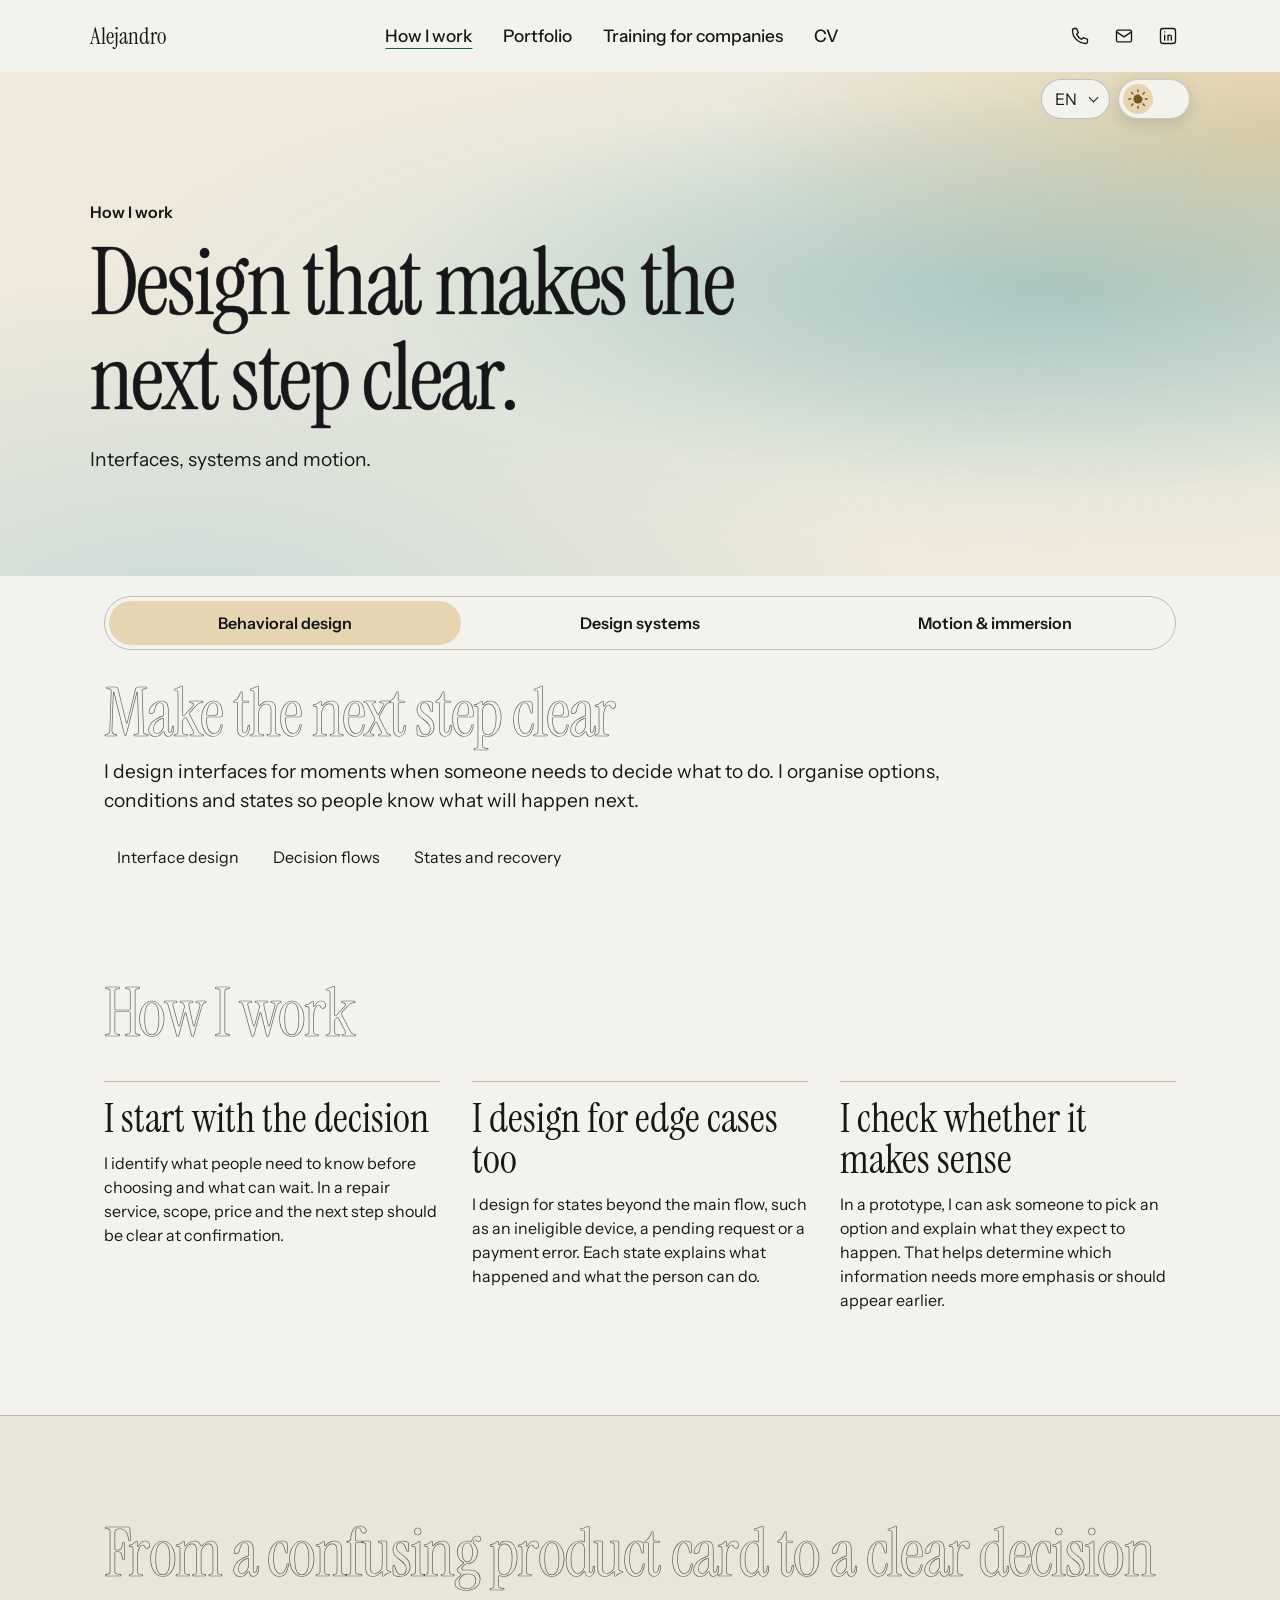
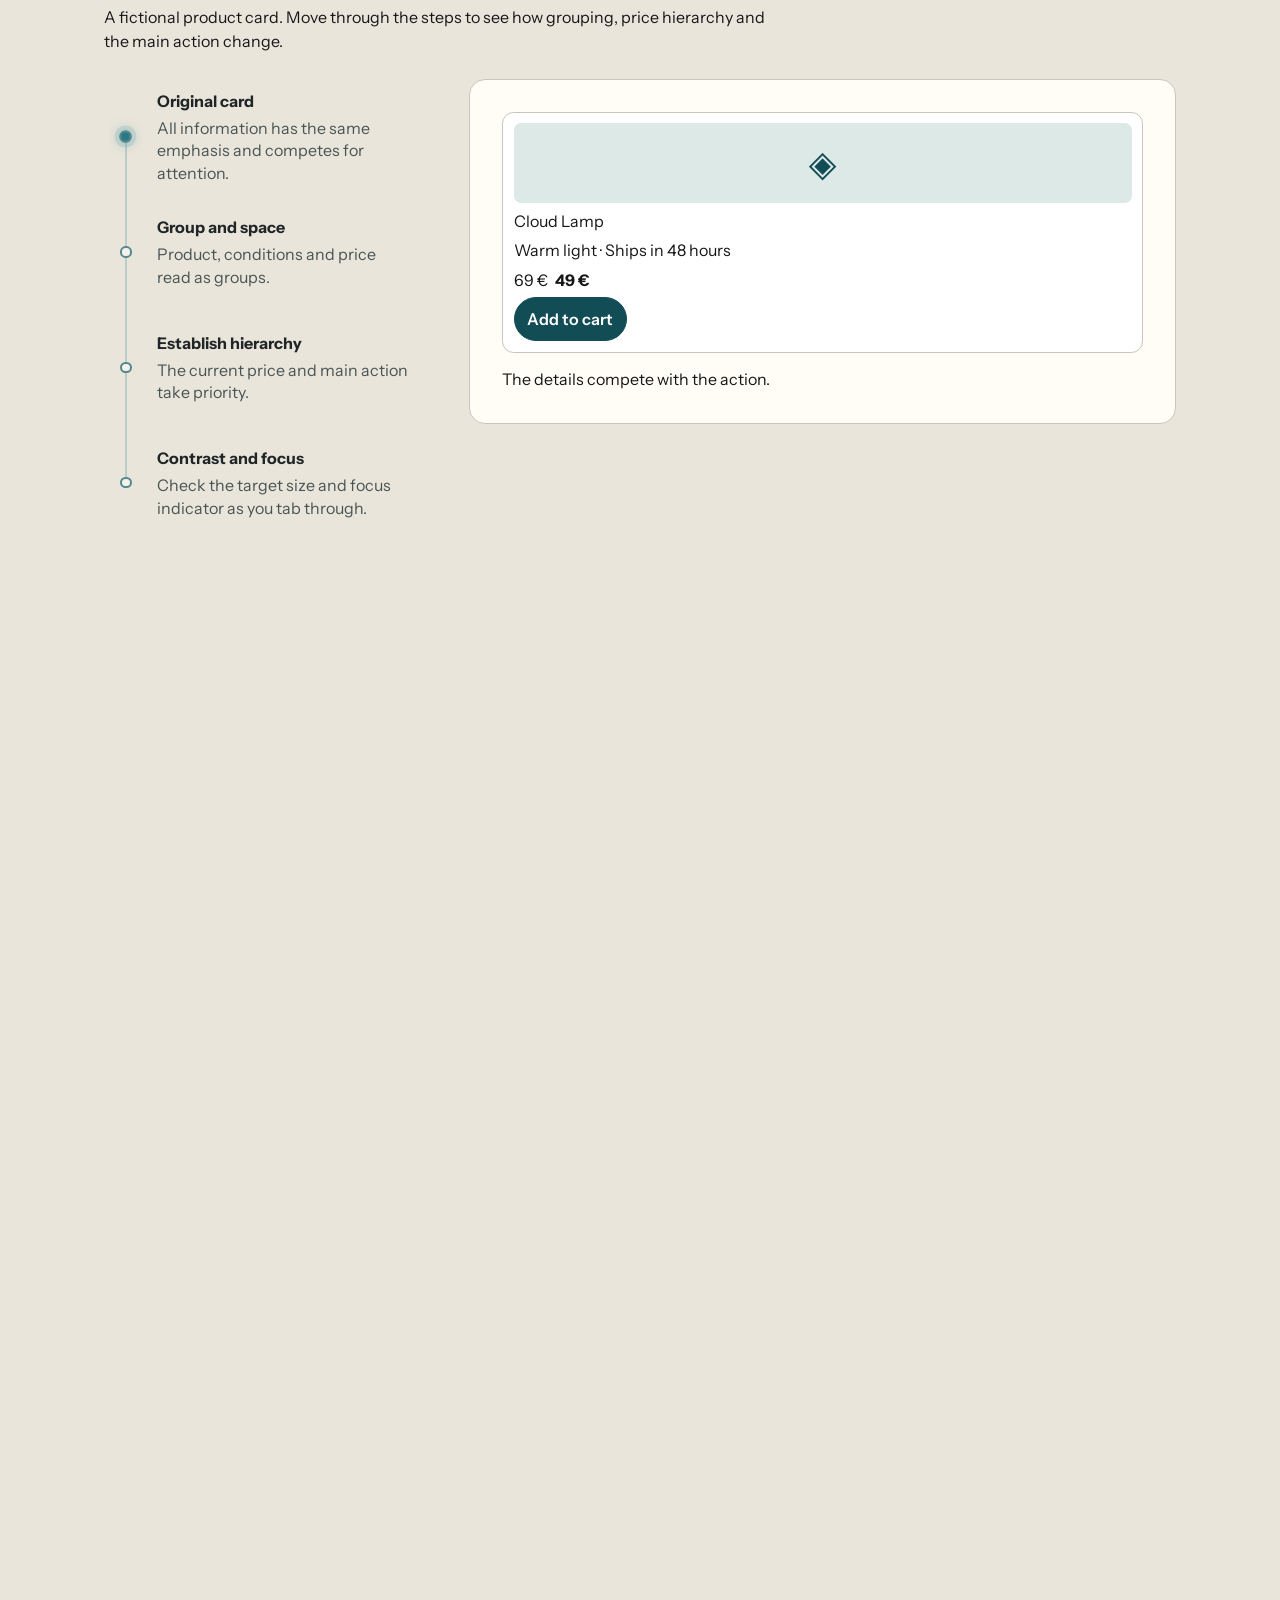
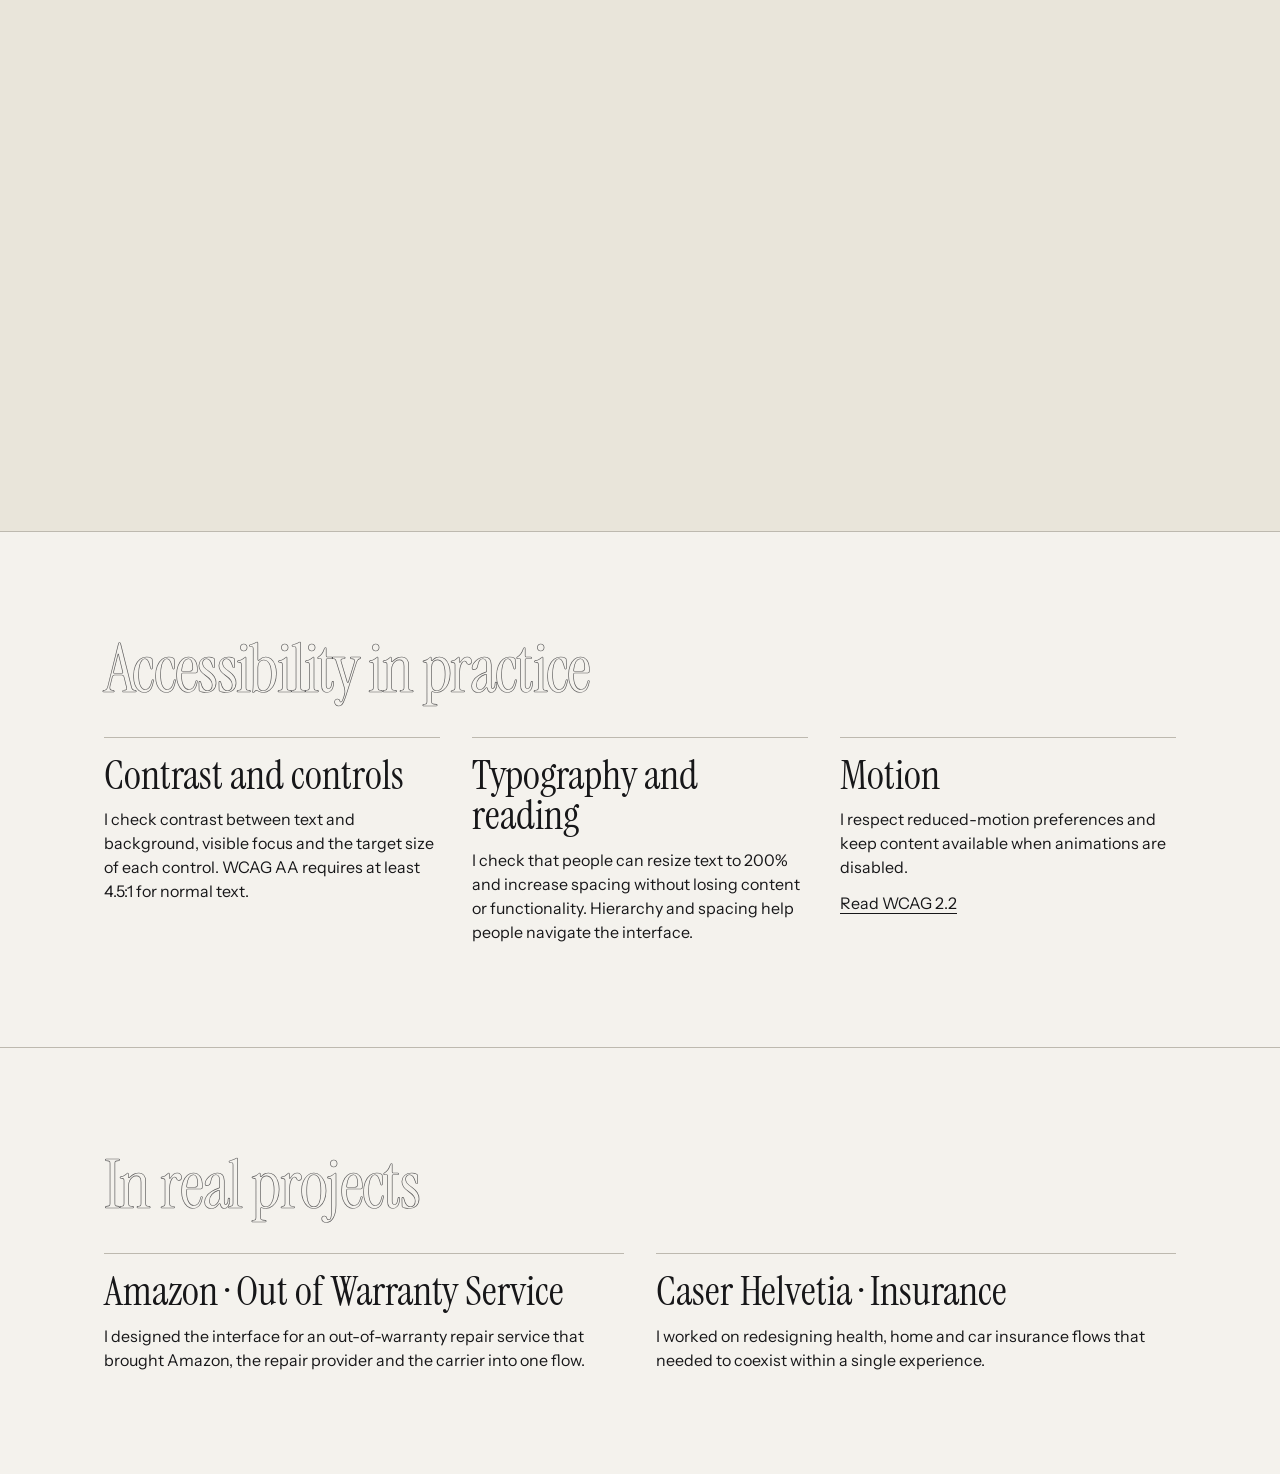
==== commit eb405841: "Use a fine outline before scroll text fills" ====
--- a/como-trabajo/index.html
+++ b/como-trabajo/index.html
@@ -5,14 +5,14 @@
 <meta name="viewport" content="width=device-width,initial-scale=1">
 <title>Cómo trabajo · Alejandro Sánchez Bretones</title>
 <link rel="stylesheet" href="https://fonts.googleapis.com/css2?family=Instrument+Sans:wght@400;500;600&family=Instrument+Serif:ital@0;1&display=swap">
-<link rel="stylesheet" href="../portfolio.css?v=section-headings">
+<link rel="stylesheet" href="../portfolio.css?v=fine-outline">
 <script src="../site-preferences.js?v=floating-prefs"></script>
 <script defer src="../portfolio-interactions.js?v=contact-icons"></script>
 <script type="module" src="../portfolio-art.js?v=hero-v2"></script>
 <link rel="stylesheet" href="../case-studies.css?v=section-padding">
 <script defer src="../scroll-demos.js?v=2"></script>
 <link rel="stylesheet" href="../curriculum/cv.css?v=interior-hero">
-<script defer src="../section-headings.js?v=1"></script>
+<script defer src="../section-headings.js?v=2"></script>
 </head>
 <body class="detail compact-program-site">
 <header id="inicio" class="site-header"><a class="site-name" href="../#inicio">Alejandro</a><nav aria-label="Navegación principal"><a href="./" aria-current="page">Cómo trabajo</a><a href="../portfolio/">Portfolio</a><a href="../formaciones-a-empresas/">Formaciones a empresas</a><a href="../curriculum/">CV</a></nav><div class="site-contact-icons"><a href="tel:+34648246290" aria-label="Llamar"><svg viewBox="0 0 24 24" fill="none" stroke="currentColor" stroke-width="1.6" stroke-linecap="round" stroke-linejoin="round" aria-hidden="true"><path d="M8 3H5a2 2 0 0 0-2 2c0 8.8 7.2 16 16 16a2 2 0 0 0 2-2v-3l-5-2-2 2a13 13 0 0 1-6-6l2-2z"/></svg></a><a href="mailto:alejandrosanchezbretones@gmail.com" aria-label="Enviar correo"><svg viewBox="0 0 24 24" fill="none" stroke="currentColor" stroke-width="1.6" stroke-linecap="round" stroke-linejoin="round" aria-hidden="true"><rect x="3" y="5" width="18" height="14" rx="2"/><path d="m3 7 9 6 9-6"/></svg></a><a href="https://www.linkedin.com/in/alejandrosanchezbretones/" aria-label="LinkedIn"><svg viewBox="0 0 24 24" fill="none" stroke="currentColor" stroke-width="1.6" stroke-linecap="round" stroke-linejoin="round" aria-hidden="true"><rect x="3" y="3" width="18" height="18" rx="3"/><path d="M8 11v6m0-10v.1m4 9.9v-6m0 2a2 2 0 0 1 4 0v4"/></svg></a></div></header>
--- a/portfolio.css
+++ b/portfolio.css
@@ -705,9 +705,48 @@
 .scroll-heading.has-scroll-ink>.scroll-heading-source{opacity:.65}
 .scroll-heading.has-scroll-ink>.scroll-heading-source .story-accent{color:inherit}
 .scroll-heading-ink{position:absolute;inset:0;pointer-events:none;user-select:none;clip-path:var(--heading-mask)}
-@media(max-width:700px){:root{--section-display-size:clamp(2rem,8vw,2.6rem)}}
+@media(max-width:700px){:root{--section-display-size:clamp(2.35rem,9.4vw,3rem)}}
 @media(prefers-reduced-motion:reduce), (forced-colors:active), print{
   .scroll-heading.has-scroll-ink>.scroll-heading-source{opacity:1}
   .scroll-heading.has-scroll-ink>.scroll-heading-source .story-accent{color:var(--story-accent)}
   .scroll-heading-ink{display:none}
 }
+
+#contacto .home-contact-blocks{margin-top:1.75rem;grid-auto-rows:1fr}
+#contacto .home-contact-blocks>a,#contacto .home-contact-blocks .contact-item{
+  min-height:5rem;border-radius:1rem;font-size:1.1rem
+}
+#contacto .home-contact-blocks .contact-item{flex-direction:row;align-items:stretch}
+#contacto .home-contact-blocks .contact-item>a{
+  flex:1;min-width:0;min-height:100%;border-radius:inherit;font-size:inherit
+}
+.home-contact-blocks .contact-copy:not([hidden]){
+  flex:0 0 44px;align-self:center;display:grid;place-items:center;width:44px;height:44px;
+  margin:0 .45rem 0 0;padding:0;border:1px solid #ffffff38;border-radius:.65rem;color:#d2e8e7
+}
+.home-contact-blocks .contact-copy svg{width:20px;height:20px}
+.site-footer .home-contact-toast:not(:empty){
+  position:fixed;z-index:30;bottom:calc(1rem + env(safe-area-inset-bottom));left:50%;translate:-50% 0;
+  width:max-content;max-width:calc(100% - 2rem);padding:.7rem 1rem;border:1px solid #83afb1;
+  border-radius:999px;background:#194653;color:#fff;box-shadow:0 4px 20px #0004;text-align:center
+}
+.site-footer .footer-return{display:inline-flex;align-items:center;gap:.55rem;min-height:44px;padding:.3rem .7rem;border:1px solid currentColor;border-radius:999px;text-decoration:none}
+.site-footer .footer-return:is(:hover,:focus-visible){background:#ffffff18}
+#contacto .footer-bottom{align-items:center}
+.intro-next{margin-top:clamp(1.9rem,4vw,2.75rem)}
+.intro-next-link{flex-direction:row;gap:.55rem;padding:.45rem 1rem;border:1px solid #ffffff48;border-radius:999px;letter-spacing:normal;text-transform:none}
+.intro-next-link:hover{background:#ffffff12;text-decoration:none}
+@media(max-width:700px){#contacto .home-contact-blocks{grid-template-columns:1fr}}
+
+@supports (-webkit-text-stroke: .65px currentColor) {
+  @media screen and (prefers-reduced-motion: no-preference) and (forced-colors: none) {
+    .scroll-heading.has-scroll-ink > .scroll-heading-source,
+    .cv-profile-fill.is-filling {
+      color: transparent;
+      -webkit-text-stroke: .65px var(--scroll-outline, #171719b3);
+    }
+    .scroll-heading.has-scroll-ink > .scroll-heading-source {opacity:1}
+    .cv-fill-overlay { -webkit-text-stroke: 0 transparent; }
+    [data-theme=dark]{--scroll-outline:#f4f2edb3}
+  }
+}
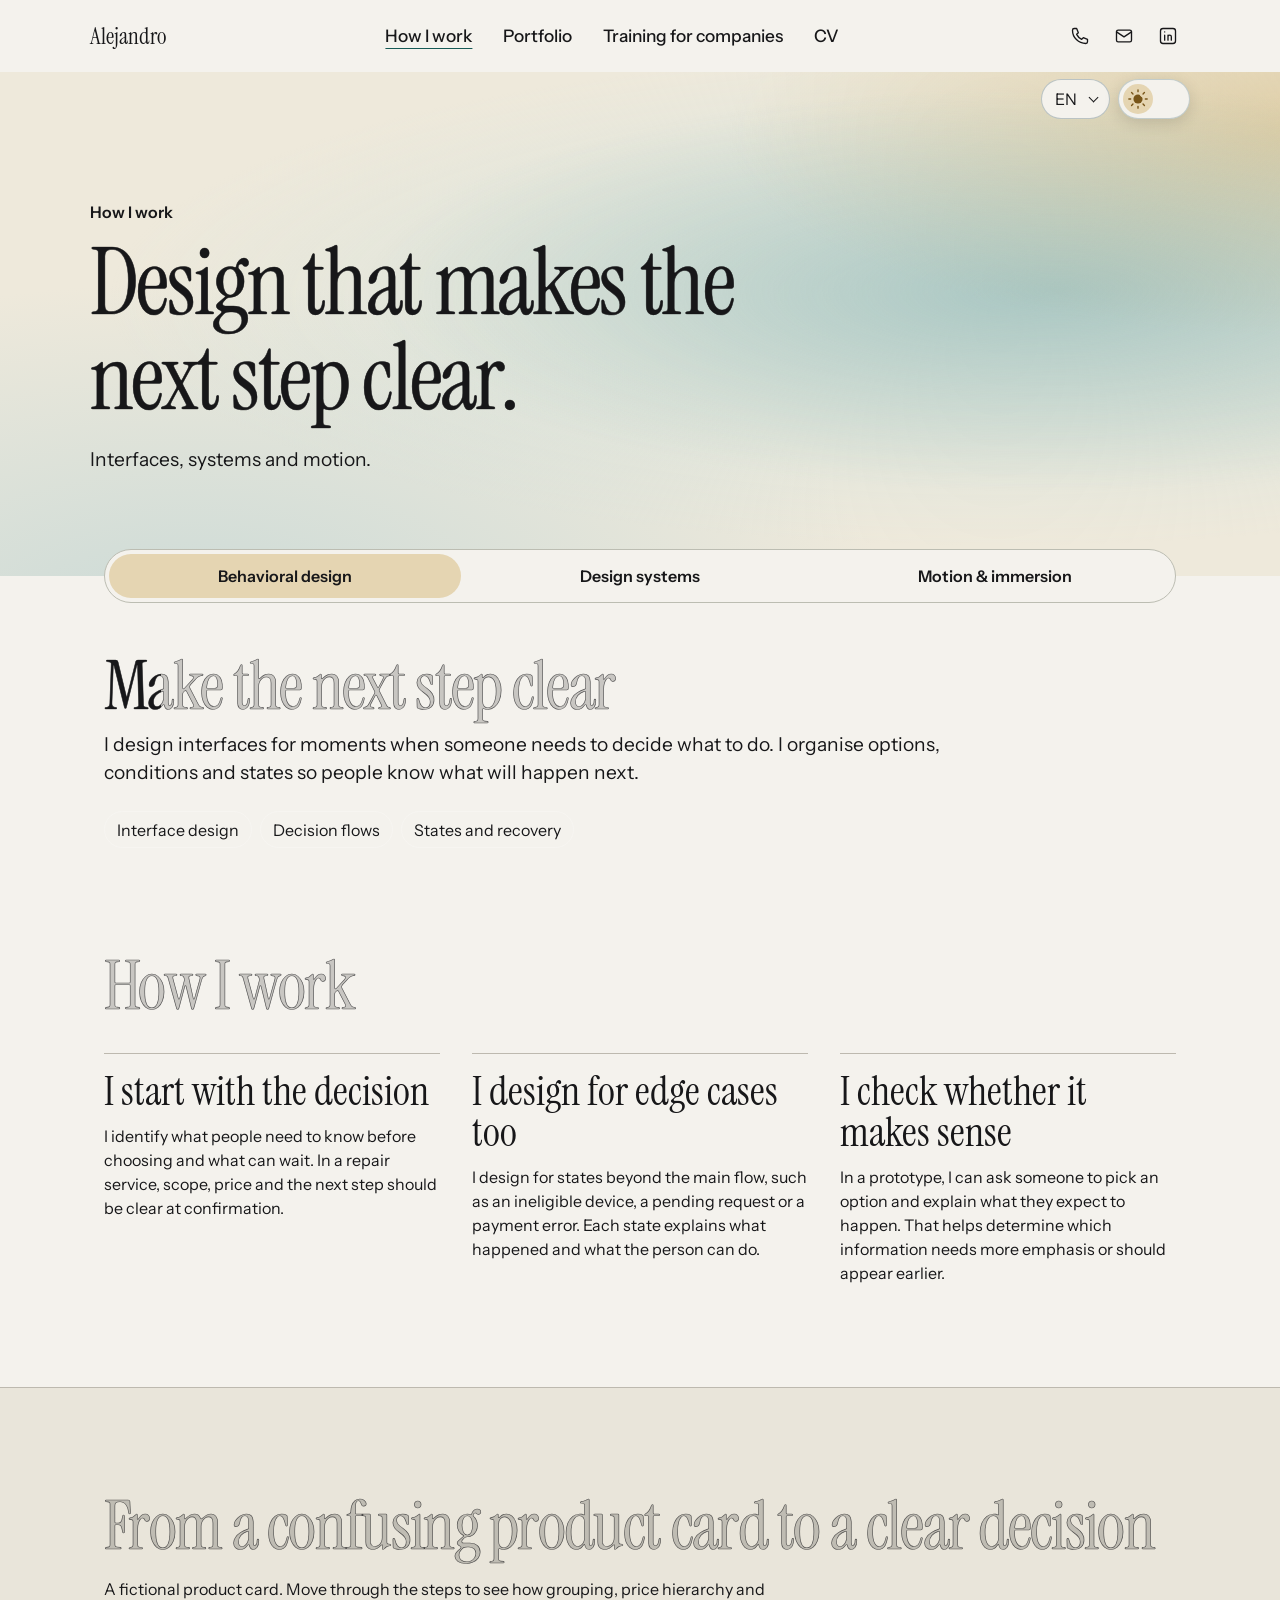
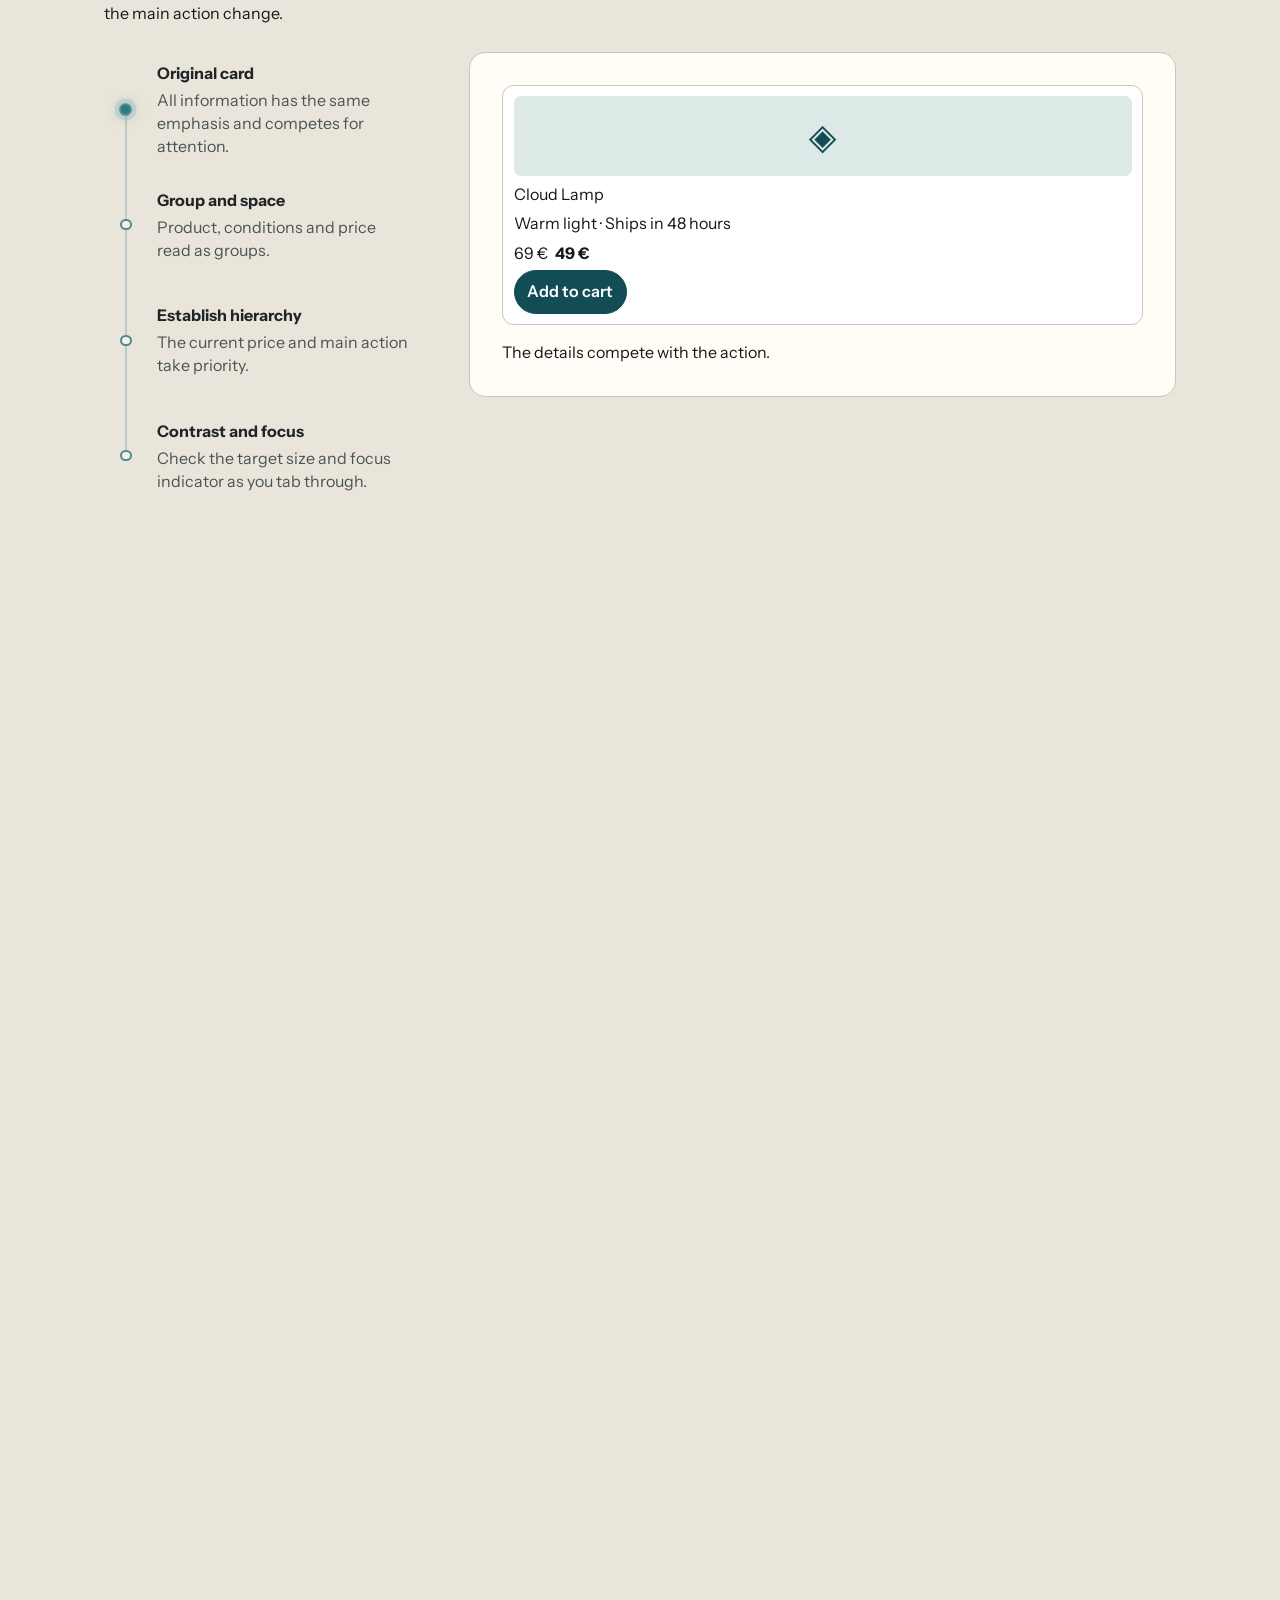
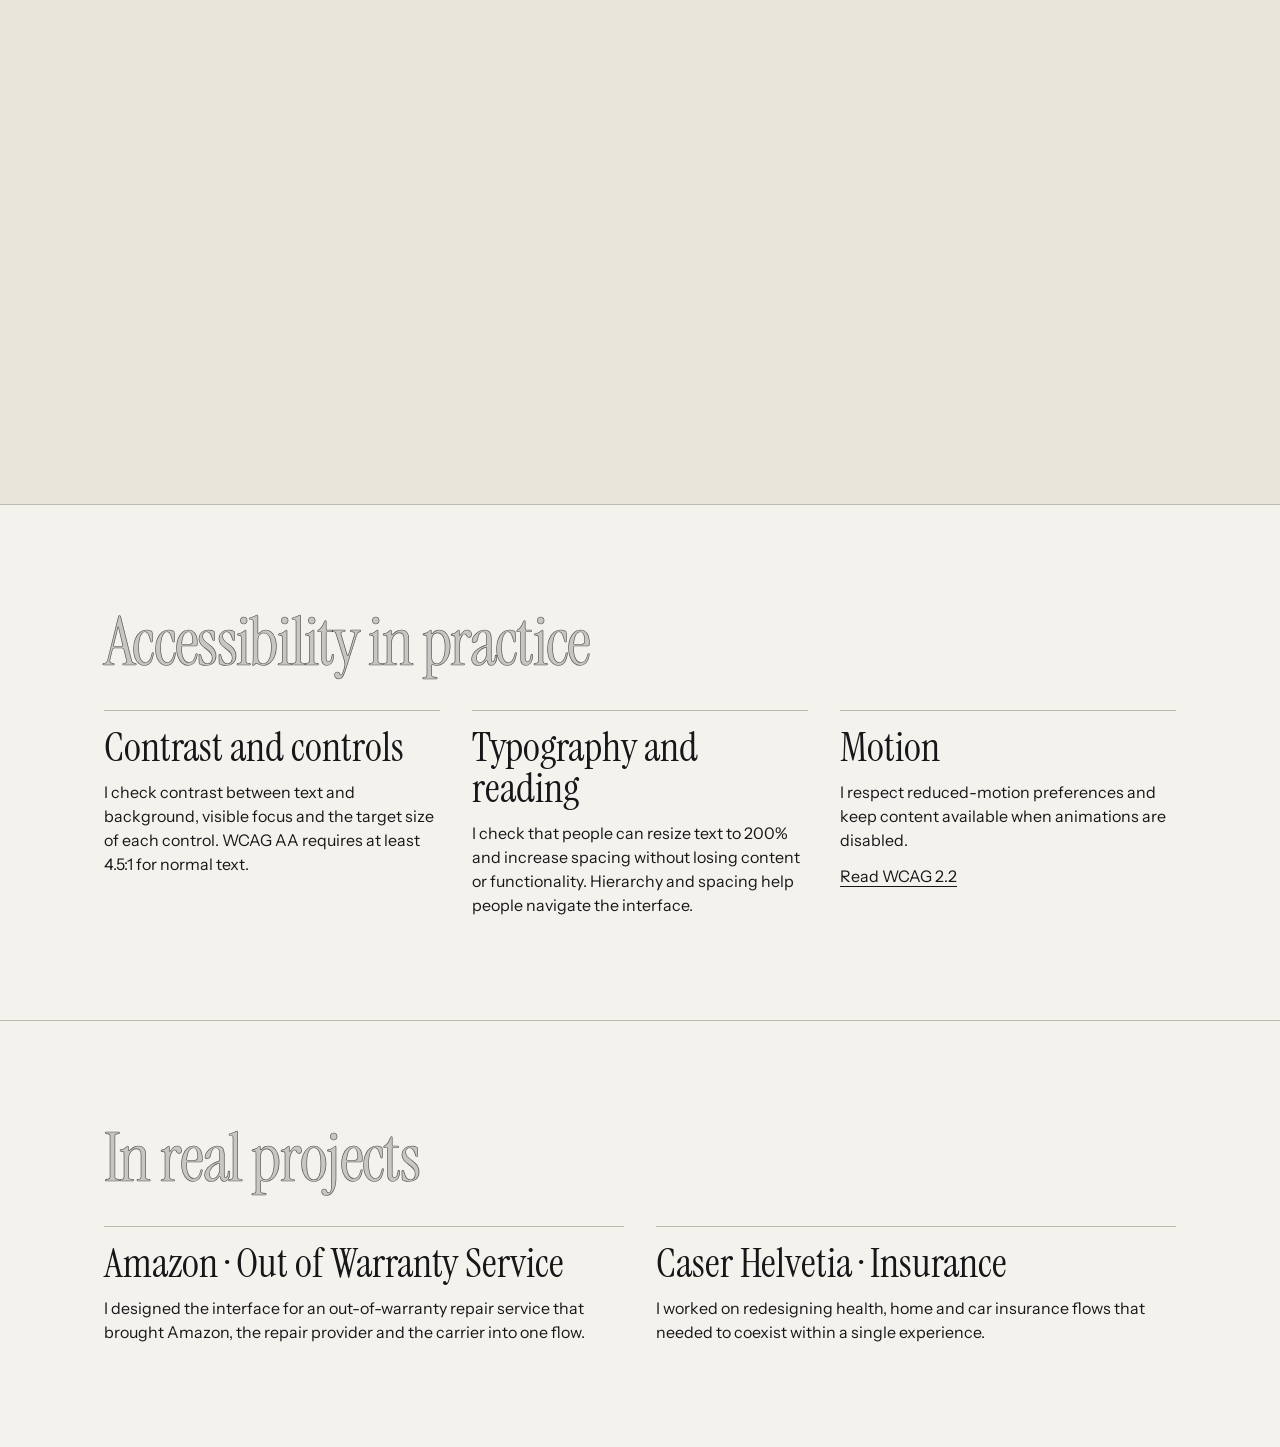
==== commit 6e22182e: "Refresh selector and scroll fill assets" ====
--- a/como-trabajo/index.html
+++ b/como-trabajo/index.html
@@ -5,14 +5,14 @@
 <meta name="viewport" content="width=device-width,initial-scale=1">
 <title>Cómo trabajo · Alejandro Sánchez Bretones</title>
 <link rel="stylesheet" href="https://fonts.googleapis.com/css2?family=Instrument+Sans:wght@400;500;600&family=Instrument+Serif:ital@0;1&display=swap">
-<link rel="stylesheet" href="../portfolio.css?v=fine-outline">
+<link rel="stylesheet" href="../portfolio.css?v=overlap-scroll-fill">
 <script src="../site-preferences.js?v=floating-prefs"></script>
 <script defer src="../portfolio-interactions.js?v=contact-icons"></script>
 <script type="module" src="../portfolio-art.js?v=hero-v2"></script>
 <link rel="stylesheet" href="../case-studies.css?v=section-padding">
 <script defer src="../scroll-demos.js?v=2"></script>
 <link rel="stylesheet" href="../curriculum/cv.css?v=interior-hero">
-<script defer src="../section-headings.js?v=2"></script>
+<script defer src="../section-headings.js?v=3"></script>
 </head>
 <body class="detail compact-program-site">
 <header id="inicio" class="site-header"><a class="site-name" href="../#inicio">Alejandro</a><nav aria-label="Navegación principal"><a href="./" aria-current="page">Cómo trabajo</a><a href="../portfolio/">Portfolio</a><a href="../formaciones-a-empresas/">Formaciones a empresas</a><a href="../curriculum/">CV</a></nav><div class="site-contact-icons"><a href="tel:+34648246290" aria-label="Llamar"><svg viewBox="0 0 24 24" fill="none" stroke="currentColor" stroke-width="1.6" stroke-linecap="round" stroke-linejoin="round" aria-hidden="true"><path d="M8 3H5a2 2 0 0 0-2 2c0 8.8 7.2 16 16 16a2 2 0 0 0 2-2v-3l-5-2-2 2a13 13 0 0 1-6-6l2-2z"/></svg></a><a href="mailto:alejandrosanchezbretones@gmail.com" aria-label="Enviar correo"><svg viewBox="0 0 24 24" fill="none" stroke="currentColor" stroke-width="1.6" stroke-linecap="round" stroke-linejoin="round" aria-hidden="true"><rect x="3" y="5" width="18" height="14" rx="2"/><path d="m3 7 9 6 9-6"/></svg></a><a href="https://www.linkedin.com/in/alejandrosanchezbretones/" aria-label="LinkedIn"><svg viewBox="0 0 24 24" fill="none" stroke="currentColor" stroke-width="1.6" stroke-linecap="round" stroke-linejoin="round" aria-hidden="true"><rect x="3" y="3" width="18" height="18" rx="3"/><path d="M8 11v6m0-10v.1m4 9.9v-6m0 2a2 2 0 0 1 4 0v4"/></svg></a></div></header>
--- a/portfolio.css
+++ b/portfolio.css
@@ -636,7 +636,7 @@
 html[lang=en] .home-training span[lang=es],html:not([lang=en]) .home-training span[lang=en]{display:none}
 @media(max-width:700px){.home-training .training-consult{display:flex;justify-content:center;width:100%}}
 
-.compact-program-page .program-selector{display:grid;grid-template-columns:repeat(var(--segments),minmax(0,1fr));gap:.2rem;padding:.25rem;margin:clamp(.75rem,2vw,1.25rem) auto;border:1px solid #bcbdb2;border-radius:999px}
+.compact-program-page .program-selector{display:grid;grid-template-columns:repeat(var(--segments),minmax(0,1fr));gap:.2rem;padding:.25rem;margin:0 auto;border:1px solid #bcbdb2;background:var(--nav-surface,#171719);border-radius:999px}
 .compact-program-page .program-selector.wrap{width:min(calc(100% - 2 * var(--reading-padding)),calc(var(--reading-width) - 2 * var(--reading-padding)))}
 [data-theme=dark] .compact-program-page .program-selector{border-color:#525e60}
 .compact-program-page .program-selector a{display:grid;place-items:center;min-height:44px;padding:.4rem .5rem;border-radius:999px;font-weight:600;text-align:center;text-decoration:none;line-height:1.2}
@@ -651,7 +651,8 @@
 .compact-program-page .program-selector a:focus-visible{outline:2px solid currentColor;outline-offset:-3px}
 .compact-program-page .training-context{padding-block-start:1.25rem}
 
-.program-selector-shell{position:relative;min-width:0}
+.program-selector-shell{position:relative;min-width:0;margin-block-end:clamp(.5rem,1vw,1rem)}
+.program-selector-shell .program-selector{translate:0 -50%}
 .detail .program-selector-shell.wrap{padding-inline:var(--reading-padding)}
 @media(max-width:700px){
   .compact-program-page .program-selector{display:flex;gap:0;overflow-x:auto;overscroll-behavior-inline:contain}
@@ -741,12 +742,12 @@
 @supports (-webkit-text-stroke: .65px currentColor) {
   @media screen and (prefers-reduced-motion: no-preference) and (forced-colors: none) {
     .scroll-heading.has-scroll-ink > .scroll-heading-source,
-    .cv-profile-fill.is-filling {
-      color: transparent;
+    .cv-profile-story .cv-profile-fill.is-filling {
+      color: var(--scroll-unfilled, #17171933);
       -webkit-text-stroke: .65px var(--scroll-outline, #171719b3);
     }
     .scroll-heading.has-scroll-ink > .scroll-heading-source {opacity:1}
     .cv-fill-overlay { -webkit-text-stroke: 0 transparent; }
-    [data-theme=dark]{--scroll-outline:#f4f2edb3}
-  }
-}
+    [data-theme=dark]{--scroll-outline:#f4f2edb3;--scroll-unfilled:#ffffff33}
+  }
+}
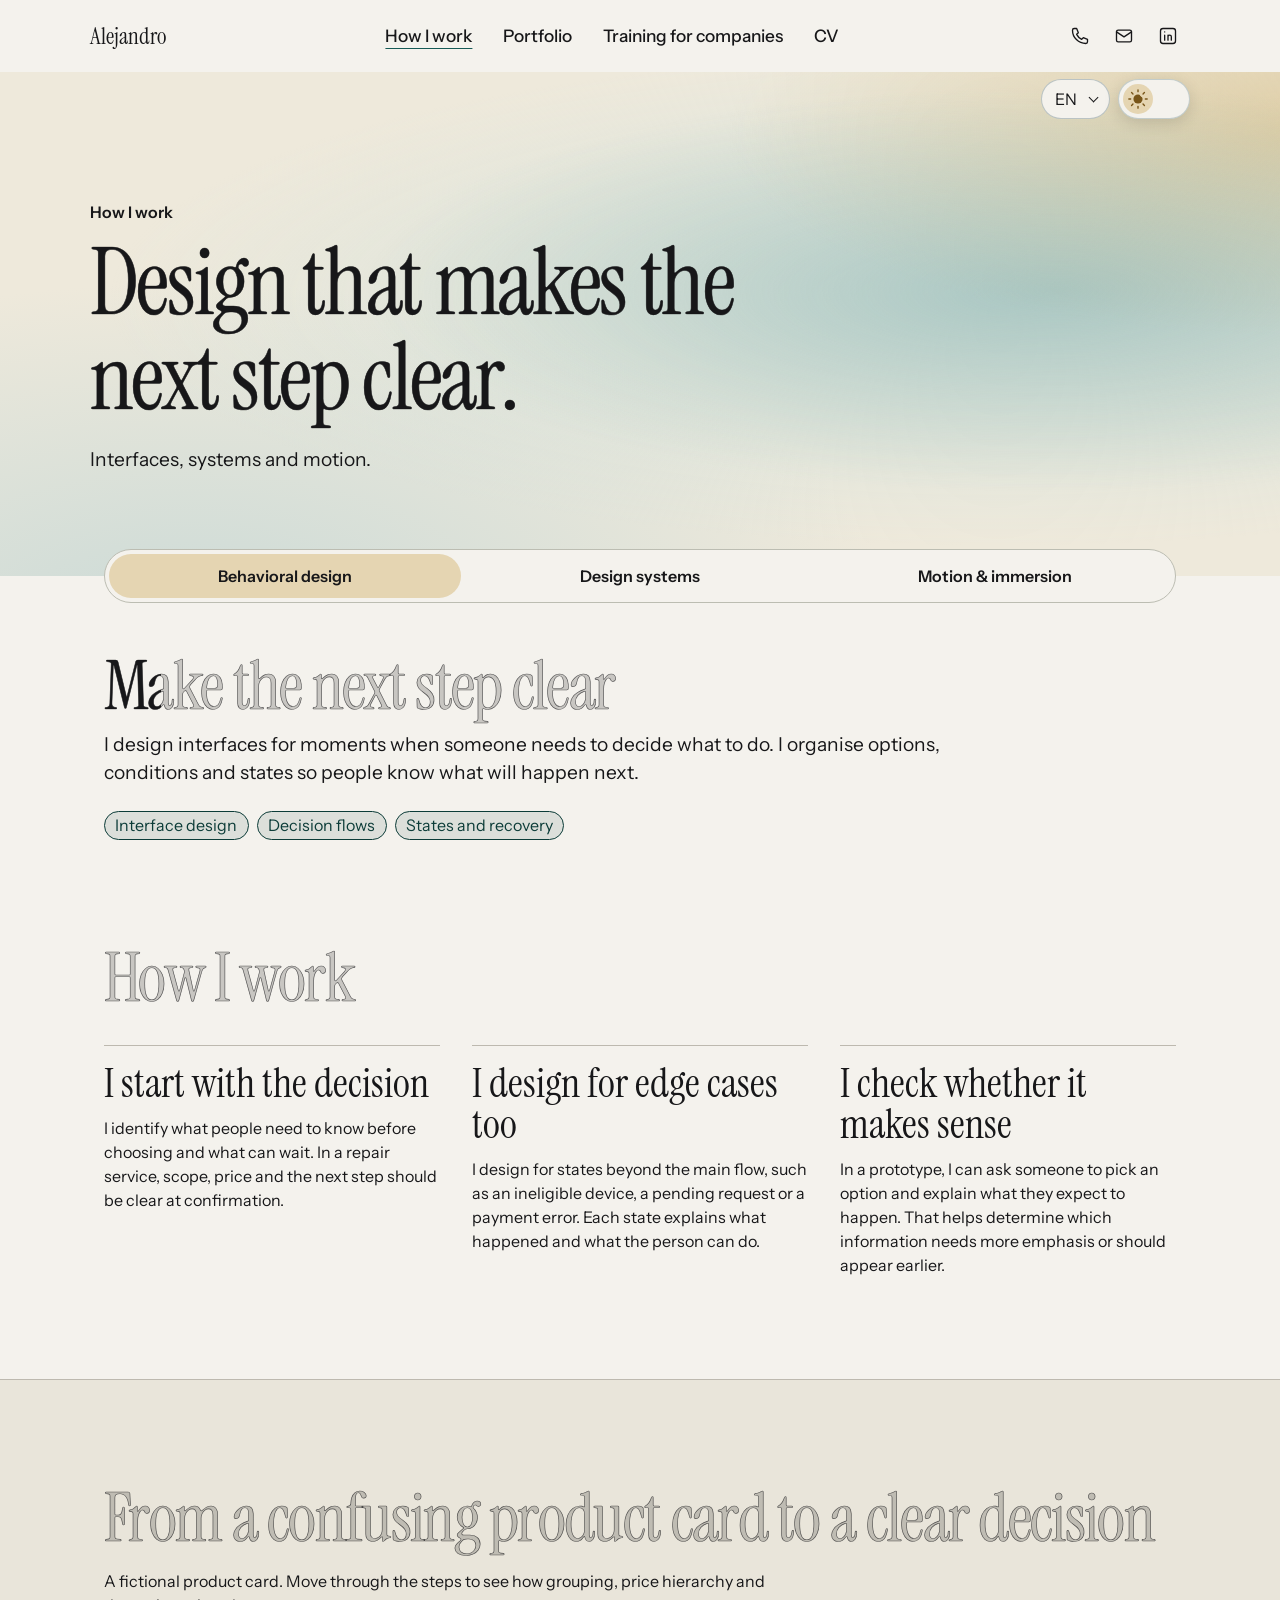
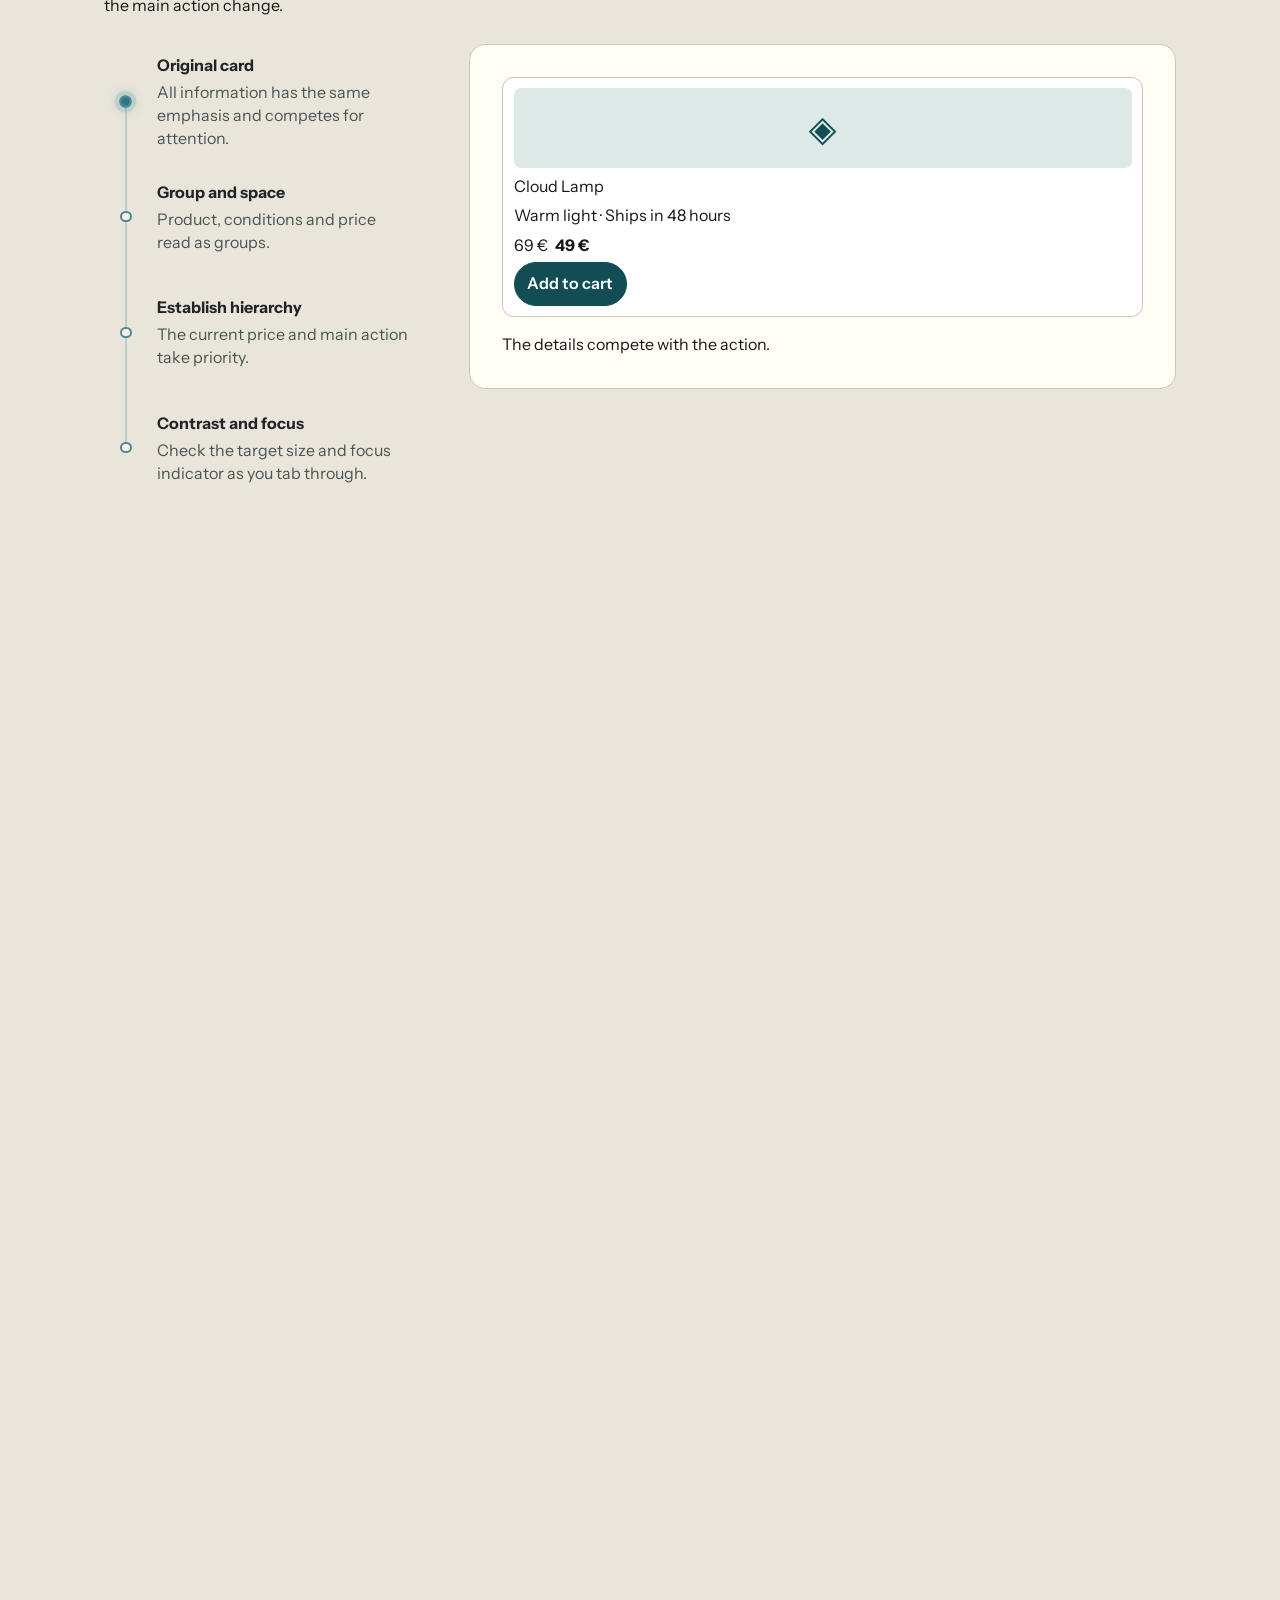
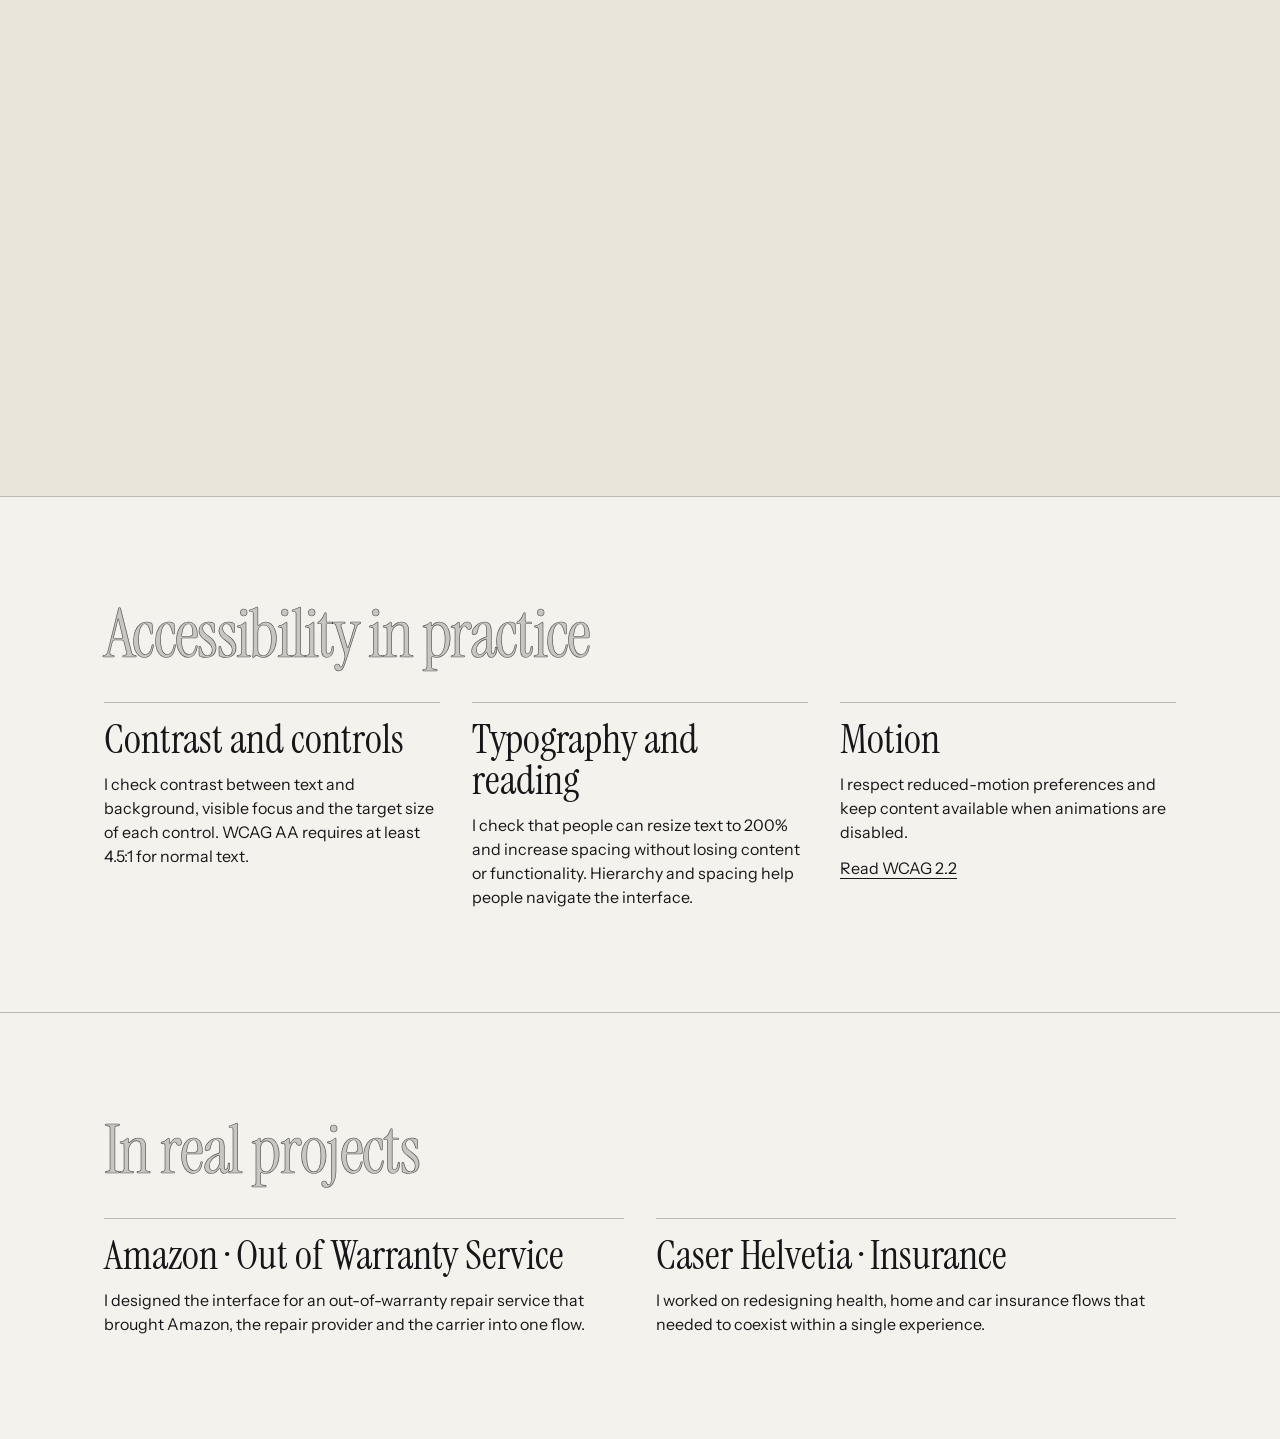
==== commit e2a8ec59: "Apply shared blue tags and refine case card spacing" ====
--- a/como-trabajo/index.html
+++ b/como-trabajo/index.html
@@ -5,13 +5,13 @@
 <meta name="viewport" content="width=device-width,initial-scale=1">
 <title>Cómo trabajo · Alejandro Sánchez Bretones</title>
 <link rel="stylesheet" href="https://fonts.googleapis.com/css2?family=Instrument+Sans:wght@400;500;600&family=Instrument+Serif:ital@0;1&display=swap">
-<link rel="stylesheet" href="../portfolio.css?v=overlap-scroll-fill">
+<link rel="stylesheet" href="../portfolio.css?v=shared-tags">
 <script src="../site-preferences.js?v=floating-prefs"></script>
 <script defer src="../portfolio-interactions.js?v=contact-icons"></script>
 <script type="module" src="../portfolio-art.js?v=hero-v2"></script>
 <link rel="stylesheet" href="../case-studies.css?v=section-padding">
 <script defer src="../scroll-demos.js?v=2"></script>
-<link rel="stylesheet" href="../curriculum/cv.css?v=interior-hero">
+<link rel="stylesheet" href="../curriculum/cv.css?v=shared-tags">
 <script defer src="../section-headings.js?v=3"></script>
 </head>
 <body class="detail compact-program-site">
--- a/portfolio.css
+++ b/portfolio.css
@@ -1,5 +1,6 @@
 :root{--paper:#f4f2ed;--ink:#171719;--petrol:#124d56;--line:#c9c5bc;--display:"Instrument Serif",Georgia,serif;--header-padding:clamp(1.35rem,5vw,5rem);--reading-padding:clamp(1.35rem,5vw,5rem);--reading-width:75rem;--gutter:var(--header-padding)}
 *{box-sizing:border-box}
+small{font-size:max(1rem,.833em)}
 body.detail{margin:0;background:var(--paper);color:var(--ink);font-family:"Instrument Sans",system-ui,sans-serif;line-height:1.5}
 .detail h1,.detail h2,.detail h3,.detail p{margin:0}
 .detail a,.site-footer a{color:inherit;text-underline-offset:.23em}
@@ -17,7 +18,13 @@
 .detail .category{margin-bottom:1.2rem;font-size: 1rem;color:#d3d0c8}
 .detail .lead{margin-top:1.5rem;font-size:clamp(1.13rem,2vw,1.46rem);max-width:52ch}
 .detail .tags{list-style:none;padding:0;margin:1.5rem 0 0;display:flex;gap:.5rem;flex-wrap:wrap}
-.detail .tags li{padding:.35rem .75rem;border:1px solid #ffffff38;border-radius:999px;font-size: 1rem}
+:root{--tag-ink:#0c3c38}
+[data-theme=dark]{--tag-ink:#4bd4cc}
+:is(.tags,.cv-hero-tags,.home-case-tags,.cv-clients)>li:not(.cv-client-control){
+  padding:.2rem .65rem;border:1px solid currentColor;border-radius:999px;
+  color:var(--tag-ink);background:color-mix(in srgb,var(--tag-ink) 10%,transparent);
+  font-size:1rem;line-height:1.3;
+}
 .detail-section{padding-block:clamp(3.4rem,8vw,7rem)}
 .detail-section+.detail-section{border-top:1px solid var(--line)}
 .detail h2{font:400 clamp(2.7rem,5.5vw,4.7rem)/.95 var(--display);letter-spacing:-.02em;text-wrap:balance}
@@ -67,7 +74,7 @@
 .site-header{position:sticky;top:0;z-index:10;display:flex;justify-content:space-between;align-items:center;flex-wrap:wrap;gap:.55rem 1.4rem;padding:.88rem var(--gutter);background:#171719;color:#f4f2ed}
 .site-header .site-name{font:400 clamp(1.22rem,1.8vw,1.54rem)/1.05 var(--display);text-decoration:none;color:inherit}
 .site-header nav{display:flex;justify-content:center;gap:clamp(.7rem,1.8vw,1.55rem);flex-wrap:wrap}
-.site-header nav a{font:500 clamp(.93rem,1.35vw,1.08rem)/1.4 "Instrument Sans",system-ui,sans-serif;color:inherit;text-decoration:none}
+.site-header nav a{font:500 clamp(1rem,1.35vw,1.08rem)/1.4 "Instrument Sans",system-ui,sans-serif;color:inherit;text-decoration:none}
 .site-header nav a:hover{text-decoration:underline}
 @media(max-width:570px){.site-header{justify-content:center;text-align:center;padding-block:.65rem}}
 .demo-tool{padding:clamp(1rem,2.6vw,2rem);background:#fffdf6;border:1px solid #c9c5bc;border-radius:1rem;min-width:0}
@@ -127,7 +134,7 @@
 .contact-item{min-width:0;position:relative;display:flex;flex-direction:column;align-items:flex-start;border-radius:.85rem;background:#124d56;border:1px solid #ffffff22}
 .contact-item a{width:100%;min-height:3.25rem;background:transparent;border:0;border-radius:.85rem .85rem 0 0;font-size:clamp(1rem,1.35vw,1.12rem)}
 .contact-value{overflow-wrap:anywhere;user-select:text;-webkit-user-select:text}
-.contact-copy{margin:0 .9rem .65rem;min-height:36px;border:1px solid #ffffff60;border-radius:999px;background:transparent;color:#f4f2ed;padding:.25rem .72rem;font:600 .78rem "Instrument Sans",system-ui,sans-serif;cursor:pointer}
+.contact-copy{margin:0 .9rem .65rem;min-height:36px;border:1px solid #ffffff60;border-radius:999px;background:transparent;color:#f4f2ed;padding:.25rem .72rem;font:600 1rem "Instrument Sans",system-ui,sans-serif;cursor:pointer}
 .contact-copy:hover{background:#ffffff22}
 .contact-copy:focus-visible{outline:2px solid #f4f2ed;outline-offset:3px}
 .site-footer .contact-status{margin:.55rem 0 0;font-size: 1rem}
@@ -231,7 +238,7 @@
     radial-gradient(ellipse 49% 7% at 62% 62%,#080c108c,transparent 100%)}
   .accordion-branches{overflow-x:auto;align-items:flex-start;min-height:var(--gallery-height,13rem);scroll-snap-type:x mandatory;scroll-padding-inline:12%;padding:4px 12% 0;overscroll-behavior-x:contain;scrollbar-width:none;gap:.75rem}
   .accordion-branches::-webkit-scrollbar{display:none}
-  .accordion-branches article[data-accordion-branch],.accordion-branches article[data-accordion-branch].is-previewed{flex:0 0 100%;min-height:7.25rem;scroll-snap-align:center;padding:1rem}
+  .accordion-branches article[data-accordion-branch],.accordion-branches article[data-accordion-branch].is-previewed{flex:0 0 100%;min-height:7.25rem;scroll-snap-align:center;scroll-snap-stop:always;padding:1rem}
   .accordion-branches article[data-accordion-branch] .branch-card-copy span{font-size: 1rem}
   .accordion-branches .branch-card-cta{display:flex;justify-content:center;align-items:center;gap:.45rem;text-align:center;min-height:44px;padding:.55rem .65rem;border-radius:.7rem;background:#194653;color:#fff;font-size: 1rem;line-height:1.22;font-weight:600}
   .accordion-branches article[data-accordion-branch]:not(.is-previewed) .branch-card-cta{position:absolute;inset:auto 1rem 1rem;visibility:hidden}
@@ -246,7 +253,7 @@
 }
 
 
-.hero .tagline{font:400 clamp(.95rem,1.65vw,1.5rem)/1.25 "Instrument Sans",system-ui,sans-serif}
+.hero .tagline{font:400 clamp(1rem,1.65vw,1.5rem)/1.25 "Instrument Sans",system-ui,sans-serif}
 .hero-typed{display:block;min-height:1.22em;margin-top:.32em;color:#f4f2ed;font:italic 400 clamp(1.9rem,4vw,3.85rem)/1.16 var(--display)}
 .hero-specialties-reader{position:absolute;width:1px;height:1px;overflow:hidden;clip-path:inset(50%);white-space:nowrap}
 .system-track{stroke:#a7d2d6;stroke-opacity:.24}
@@ -713,19 +720,19 @@
   .scroll-heading-ink{display:none}
 }
 
-#contacto .home-contact-blocks{margin-top:1.75rem;grid-auto-rows:1fr}
-#contacto .home-contact-blocks>a,#contacto .home-contact-blocks .contact-item{
-  min-height:5rem;border-radius:1rem;font-size:1.1rem
-}
-#contacto .home-contact-blocks .contact-item{flex-direction:row;align-items:stretch}
-#contacto .home-contact-blocks .contact-item>a{
-  flex:1;min-width:0;min-height:100%;border-radius:inherit;font-size:inherit
-}
-.home-contact-blocks .contact-copy:not([hidden]){
+#contacto .contact-cards{margin-top:1.75rem;grid-auto-rows:1fr}
+.contact-cards>a,.contact-cards .contact-item{min-height:5rem;border-radius:1rem}
+.contact-cards>a,.contact-cards .contact-item>a{font-size:clamp(1rem,1.35vw,1.12rem);font-weight:600}
+.contact-cards .contact-item{flex-direction:row;align-items:stretch}
+.contact-cards .contact-item>a{flex:1;min-width:0;border-radius:inherit;padding-inline-end:.25rem}
+.contact-cards .contact-label{min-width:0}
+.contact-cards .contact-value{display:block;margin-top:.2rem;font-size:1rem;font-weight:400;line-height:1.3}
+html[lang=en] .contact-label span[lang=es],html:not([lang=en]) .contact-label span[lang=en]{display:none}
+.contact-cards .contact-copy:not([hidden]){
   flex:0 0 44px;align-self:center;display:grid;place-items:center;width:44px;height:44px;
   margin:0 .45rem 0 0;padding:0;border:1px solid #ffffff38;border-radius:.65rem;color:#d2e8e7
 }
-.home-contact-blocks .contact-copy svg{width:20px;height:20px}
+.contact-cards .contact-copy svg{width:20px;height:20px}
 .site-footer .home-contact-toast:not(:empty){
   position:fixed;z-index:30;bottom:calc(1rem + env(safe-area-inset-bottom));left:50%;translate:-50% 0;
   width:max-content;max-width:calc(100% - 2rem);padding:.7rem 1rem;border:1px solid #83afb1;
@@ -737,7 +744,7 @@
 .intro-next{margin-top:clamp(1.9rem,4vw,2.75rem)}
 .intro-next-link{flex-direction:row;gap:.55rem;padding:.45rem 1rem;border:1px solid #ffffff48;border-radius:999px;letter-spacing:normal;text-transform:none}
 .intro-next-link:hover{background:#ffffff12;text-decoration:none}
-@media(max-width:700px){#contacto .home-contact-blocks{grid-template-columns:1fr}}
+
 
 @supports (-webkit-text-stroke: .65px currentColor) {
   @media screen and (prefers-reduced-motion: no-preference) and (forced-colors: none) {
--- a/case-studies.css
+++ b/case-studies.css
@@ -88,7 +88,7 @@
   .case-step-copy{position:absolute;width:1px;height:1px;overflow:hidden;clip-path:inset(50%)}
   .case-mobile-step{display:grid;gap:.35rem;min-height:5rem;margin:.35rem 0 0}
   .ticket-comparison{grid-template-columns:none;grid-auto-flow:column;grid-auto-columns:minmax(70%,1fr);overflow:auto;scroll-snap-type:x mandatory}
-  .ticket-card{scroll-snap-align:start}
+  .ticket-card{scroll-snap-align:start;scroll-snap-stop:always}
 }
 @media(prefers-reduced-motion:reduce){
   .case-timeline::after,.case-node,.ticket-crowd{transition:none}
--- a/curriculum/cv.css
+++ b/curriculum/cv.css
@@ -47,7 +47,6 @@
 .cv-copy strong{font-weight:600}
 .cv-copy strong a{text-decoration:underline;text-underline-offset:.2em}
 .cv-clients{display:flex;flex-wrap:wrap;gap:.45rem;margin:.9rem 0 0;padding:0;list-style:none}
-.cv-clients li{border:1px solid var(--cv-rule);border-radius:999px;padding:.2rem .65rem;font-size: 1rem}
 @media(max-width:700px){.cv .cv-section h2{font-size:clamp(1.8rem,6vw,2.45rem);padding-inline-end:4.5rem}}
 @media print{.cv .cv-section h2{position:static}}
 
@@ -93,7 +92,6 @@
 .cv:has([data-profile-story]){overflow-x:clip}
 
 .cv-hero-tags{display:flex;flex-wrap:wrap;gap:.45rem;margin:.9rem 0 0;padding:0;list-style:none}
-.cv-hero-tags li{border:1px solid currentColor;border-radius:999px;padding:.2rem .65rem;font-size: 1rem}
 
 .cv .cv-profile h2{position:static}
 .cv-profile-fill:first-child{max-width:none}
@@ -250,12 +248,6 @@
   .cv-profile-disciplines.has-rise-entries [data-profile-slide].is-in-view{
     transform:translate3d(0,0,0);opacity:1;transition:transform .3s ease-out,opacity 0s
   }
-  .cv-switch-panel :is(.cv-row,.cv-skills>div){color:var(--cv-muted);transition:color .25s ease}
-  .cv-switch-panel :is(.cv-row,.cv-skills>div).is-reading{color:inherit}
-  .cv-switch-panel .cv-row:not(.is-reading) strong{color:inherit}
-}
-@media(prefers-reduced-motion:reduce){
-  .cv-switch-panel :is(.cv-row,.cv-skills>div){transition:none}
 }
 @media print{
   .cv-profile-disciplines.has-rise-entries [data-profile-slide]{opacity:1;transform:none}
@@ -286,7 +278,6 @@
 .cv-switch-panel{--cv-row-primary:#42464a;--cv-row-secondary:#4b5054;--cv-row-accent:#165a56}
 [data-theme=dark] .cv-switch-panel{--cv-row-primary:#cdd1d5;--cv-row-secondary:#b4bcc2;--cv-row-accent:#3bc4bc}
 .cv .cv-switch-panel :is(.cv-row,.cv-skills>div){color:var(--cv-row-secondary)}
-.cv .cv-switch-panel :is(.cv-row,.cv-skills>div).is-reading,
 .cv .cv-switch-panel :is(.cv-row,.cv-skills>div) h3{color:var(--cv-row-primary)}
 @media(hover:hover){
   .cv .cv-switch-panel .cv-row:is(:hover,:focus-within) :is(h3,.cv-copy strong),
@@ -298,3 +289,23 @@
   .cv-profile-disciplines span{white-space:normal}
   .cv-profile-disciplines.has-rise-entries [data-profile-slide].is-in-view{transition:transform .48s ease-out,opacity .4s ease-out}
 }
+
+.home-profile{background:var(--cv-page);color:var(--profile-ink,#171719)}
+[data-theme=dark] .home-profile{--profile-ink:#fff}
+.home-profile-inner{width:min(100%,var(--reading-width));margin-inline:auto;padding-inline:var(--reading-padding)}
+.home-profile #perfil{scroll-margin-top:calc(var(--nav-height,4.5rem) + 1rem)}
+.cv .program-selector-shell .cv-section-switch{
+  margin-block:0;
+  translate:0 -50%;
+  background:var(--nav-surface,#171719);
+}
+@media print{.cv .program-selector-shell{display:none}}
+
+.home-profile .cv-profile-disciplines{margin-block:clamp(1.5rem,4vw,3.5rem)}
+@media(min-width:701px){.home-profile .cv-profile-disciplines{margin-block:clamp(1.125rem,3vw,2.625rem)}}
+html[lang=en] .home-profile .scroll-heading span[lang=es],html:not([lang=en]) .home-profile .scroll-heading span[lang=en]{display:none}
+
+@media(max-width:700px){
+  .cv .cv-switch-panel :is(.cv-row,.cv-skills>div),
+  .cv .cv-switch-panel :is(.cv-row,.cv-skills>div) h3{color:var(--cv-row-primary)}
+}
